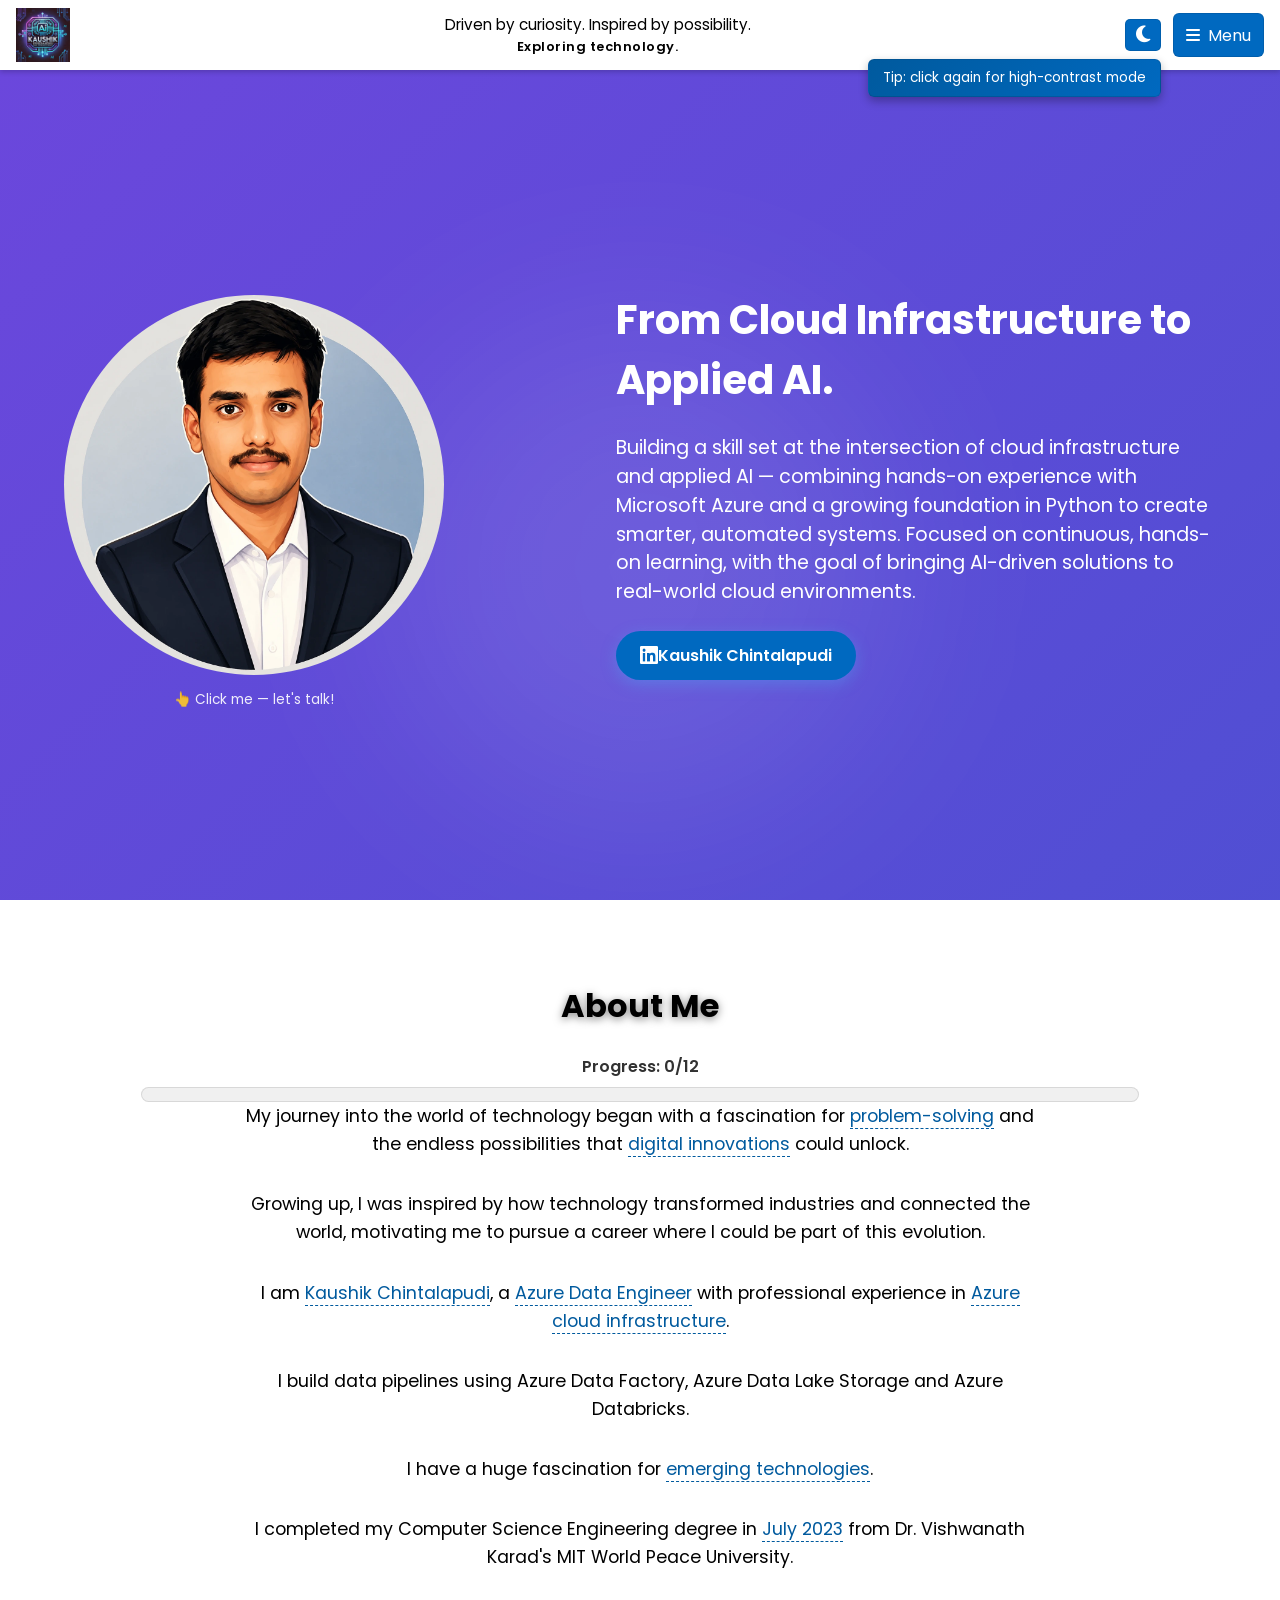
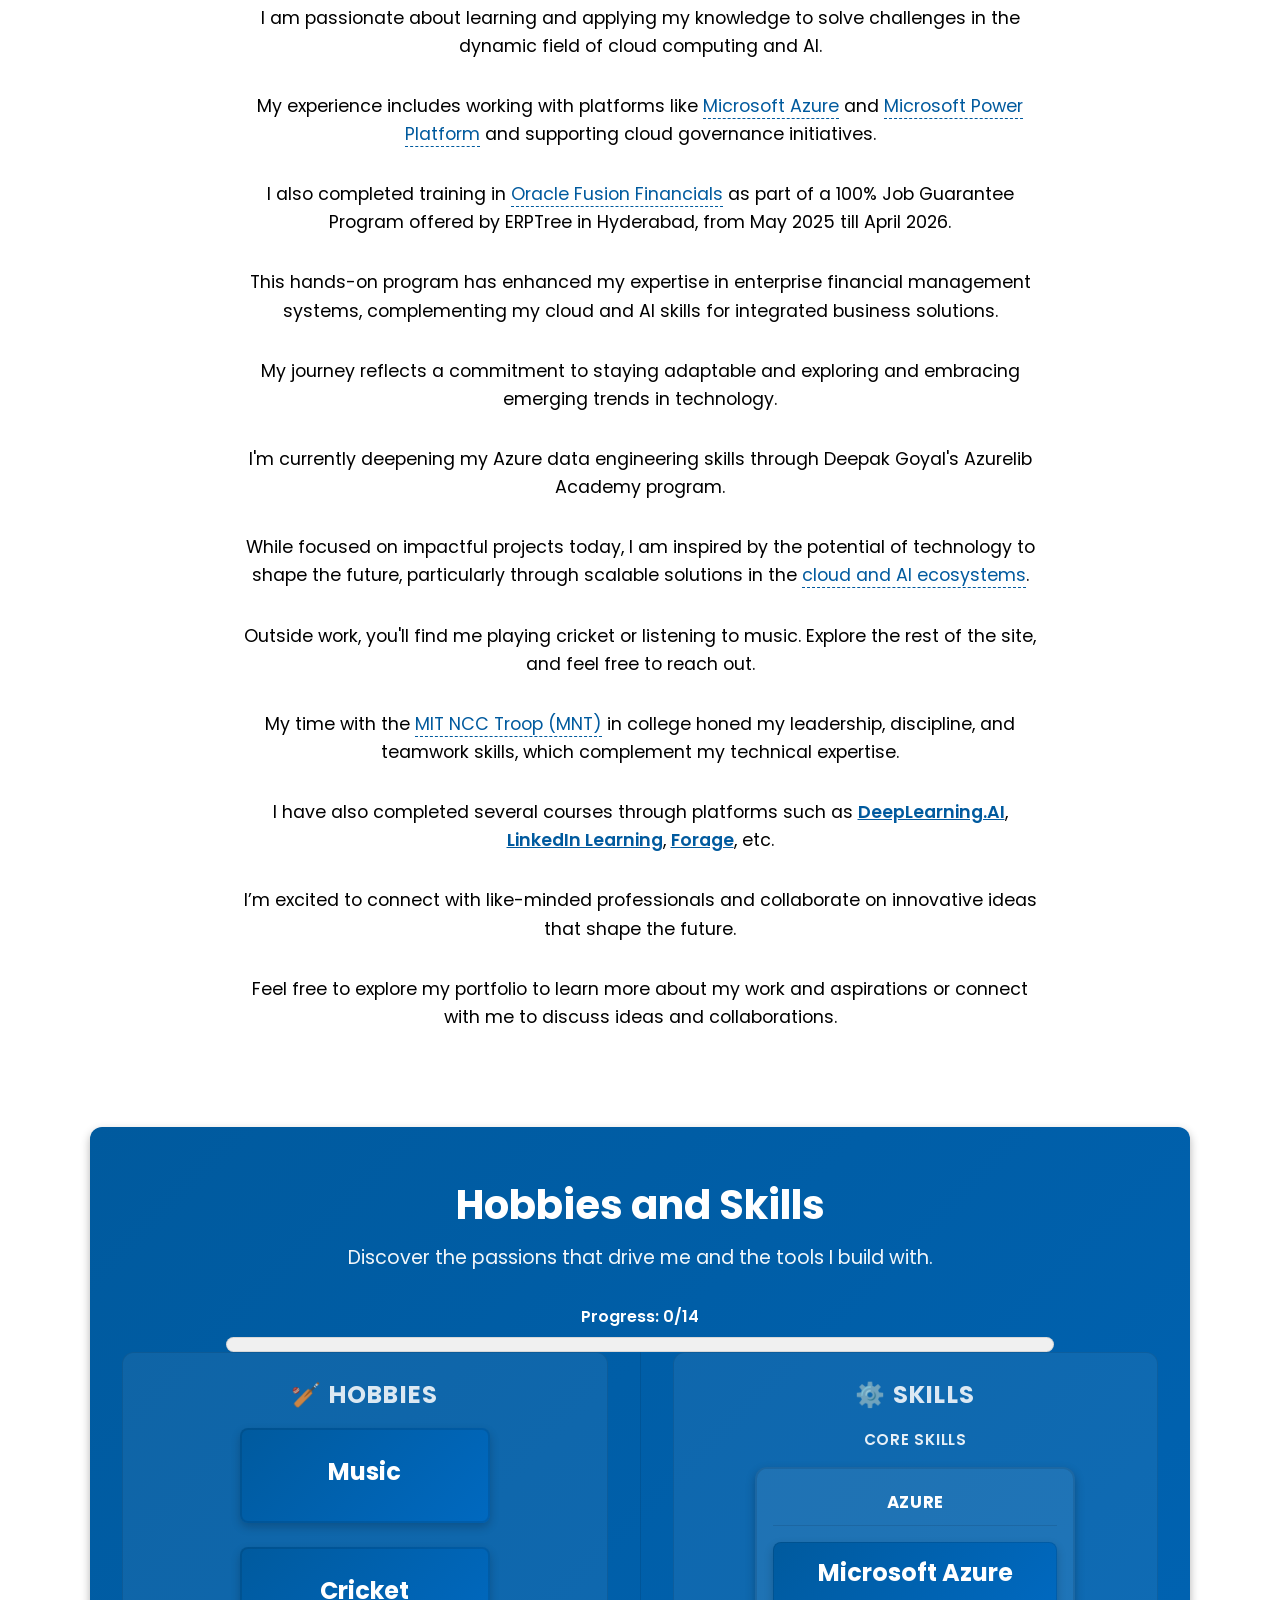
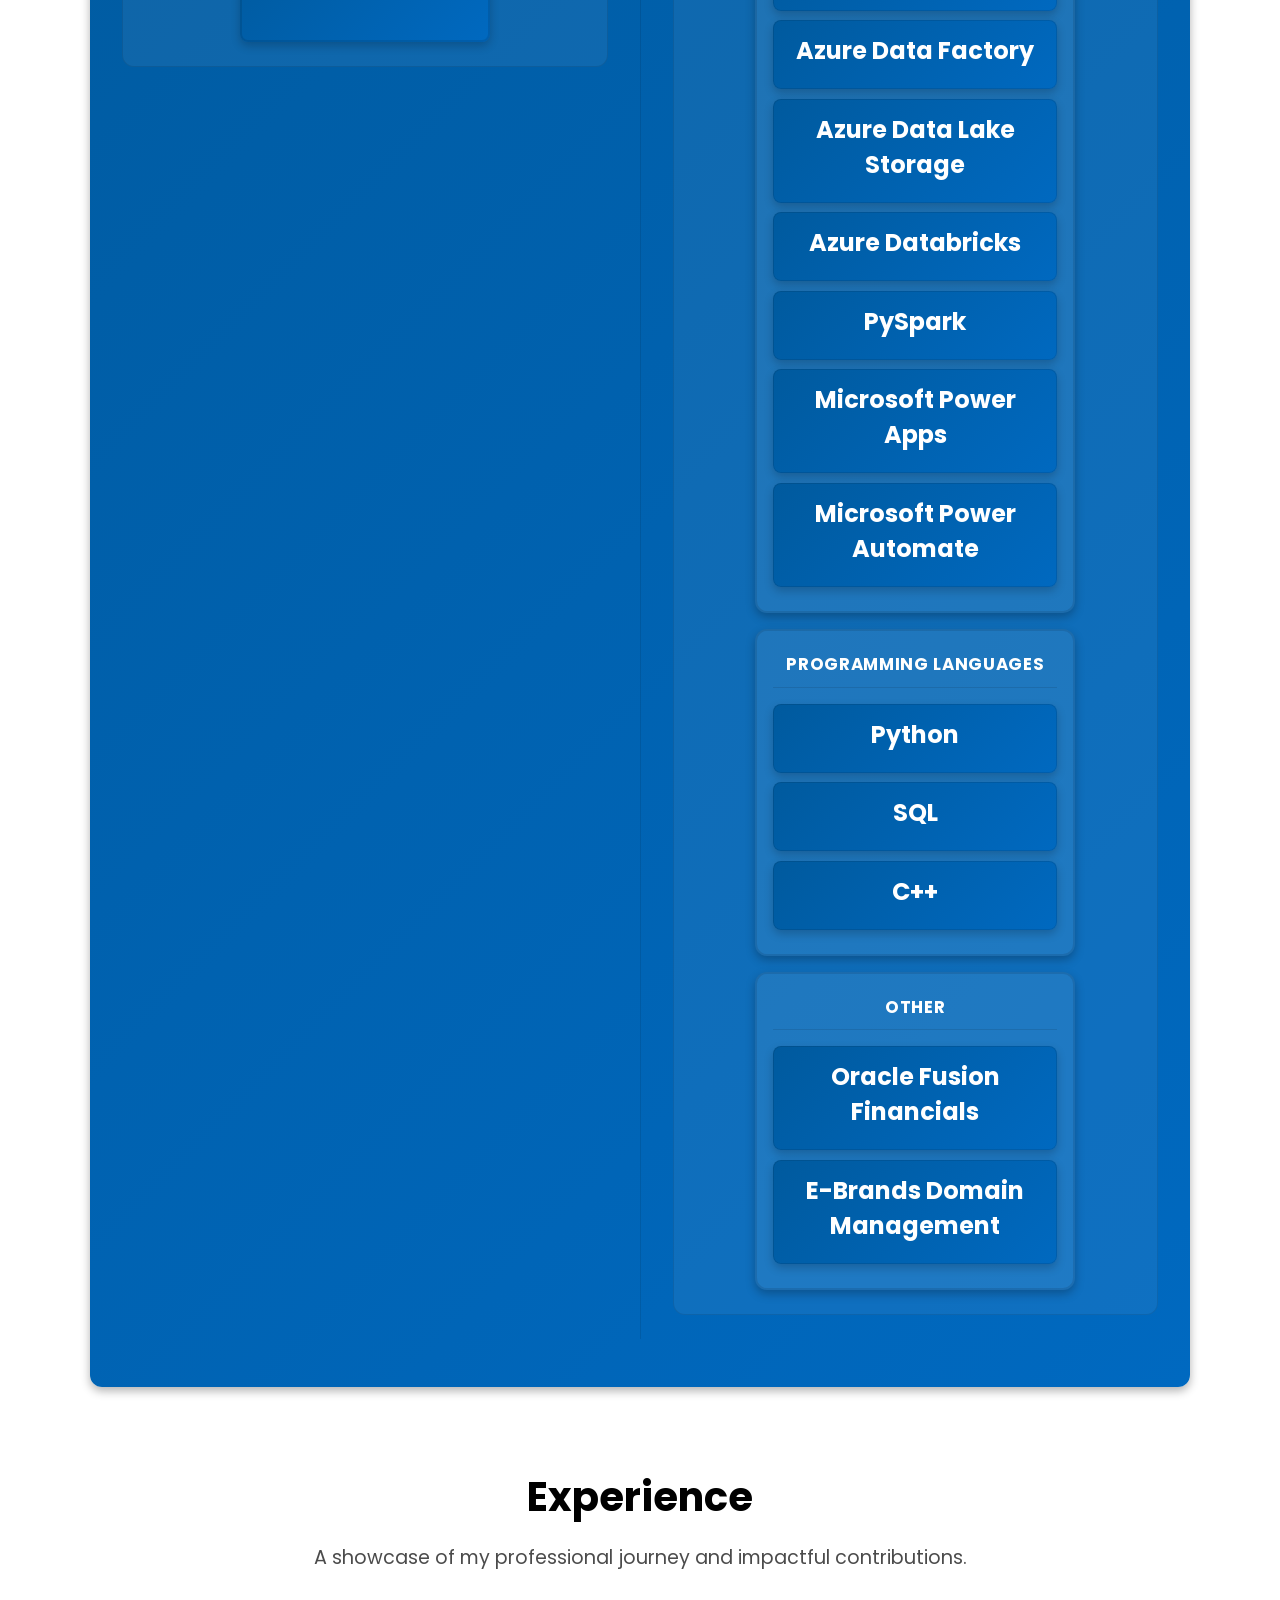
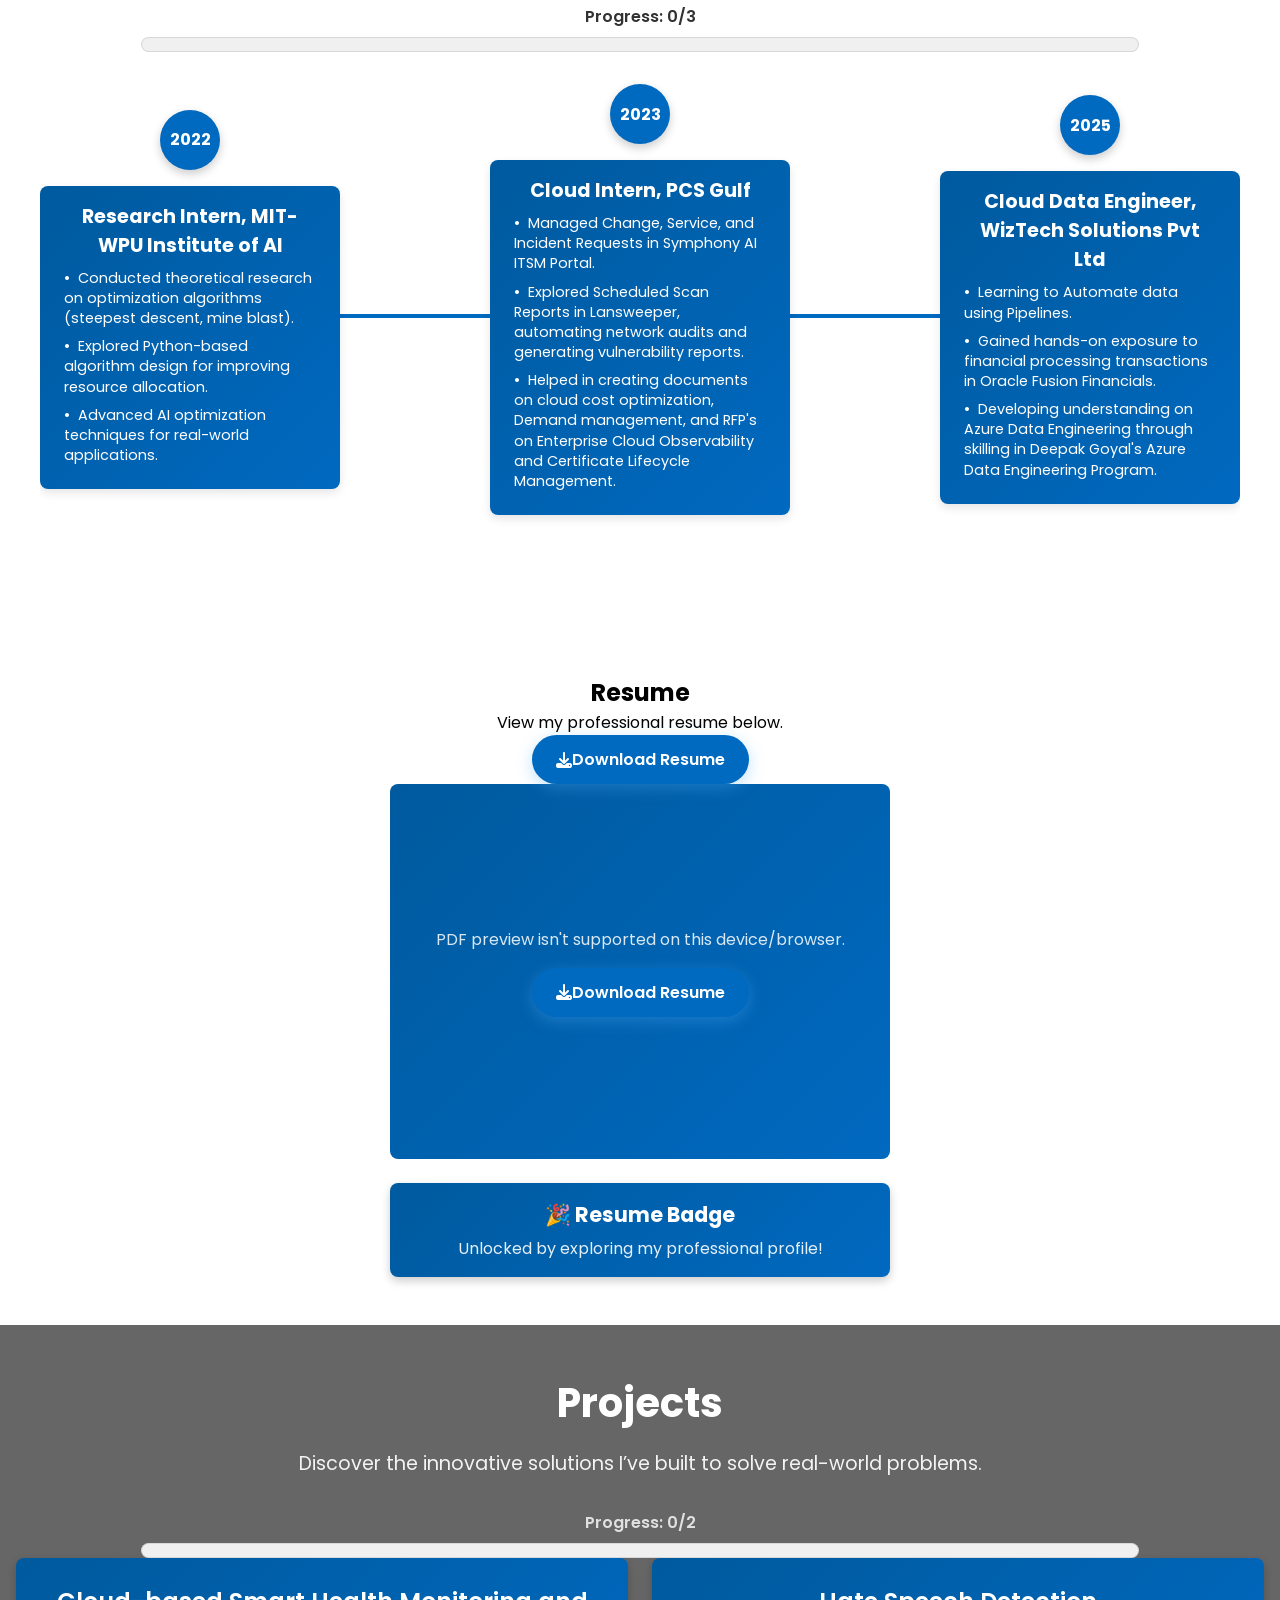
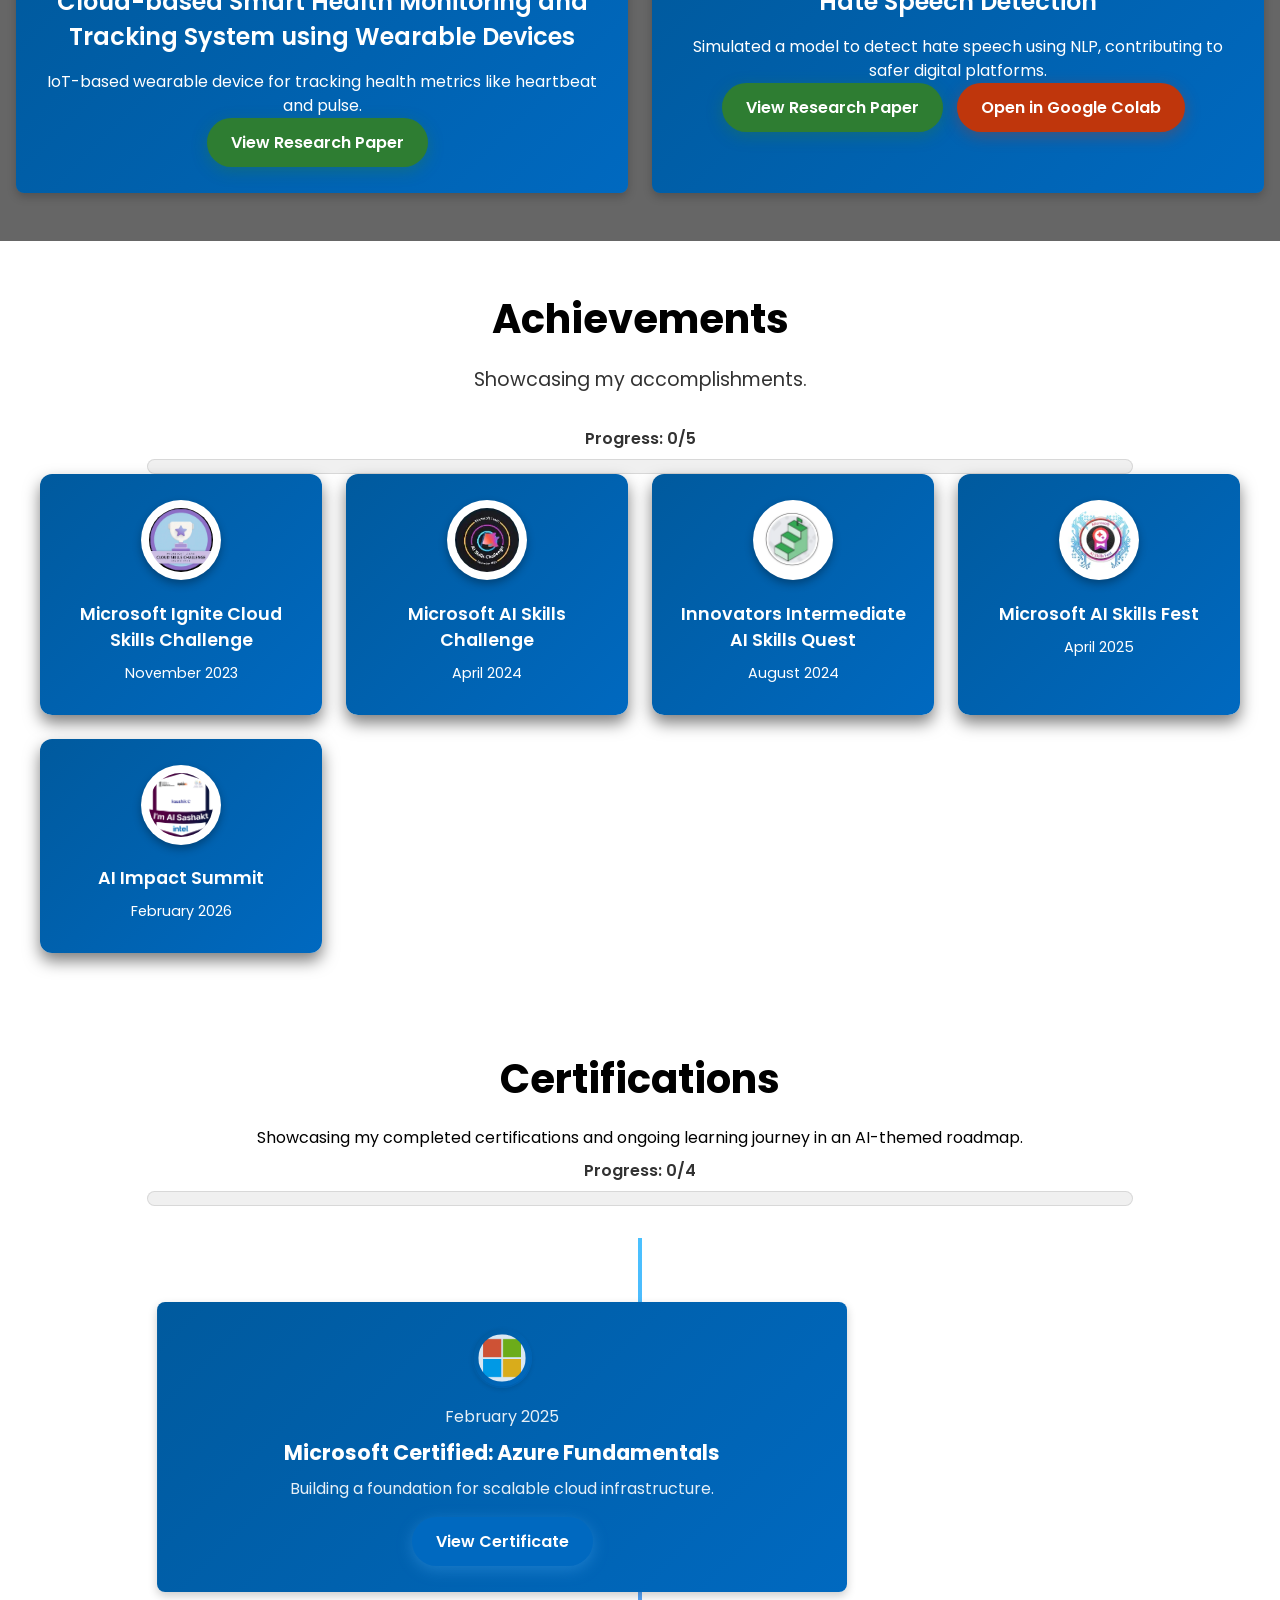
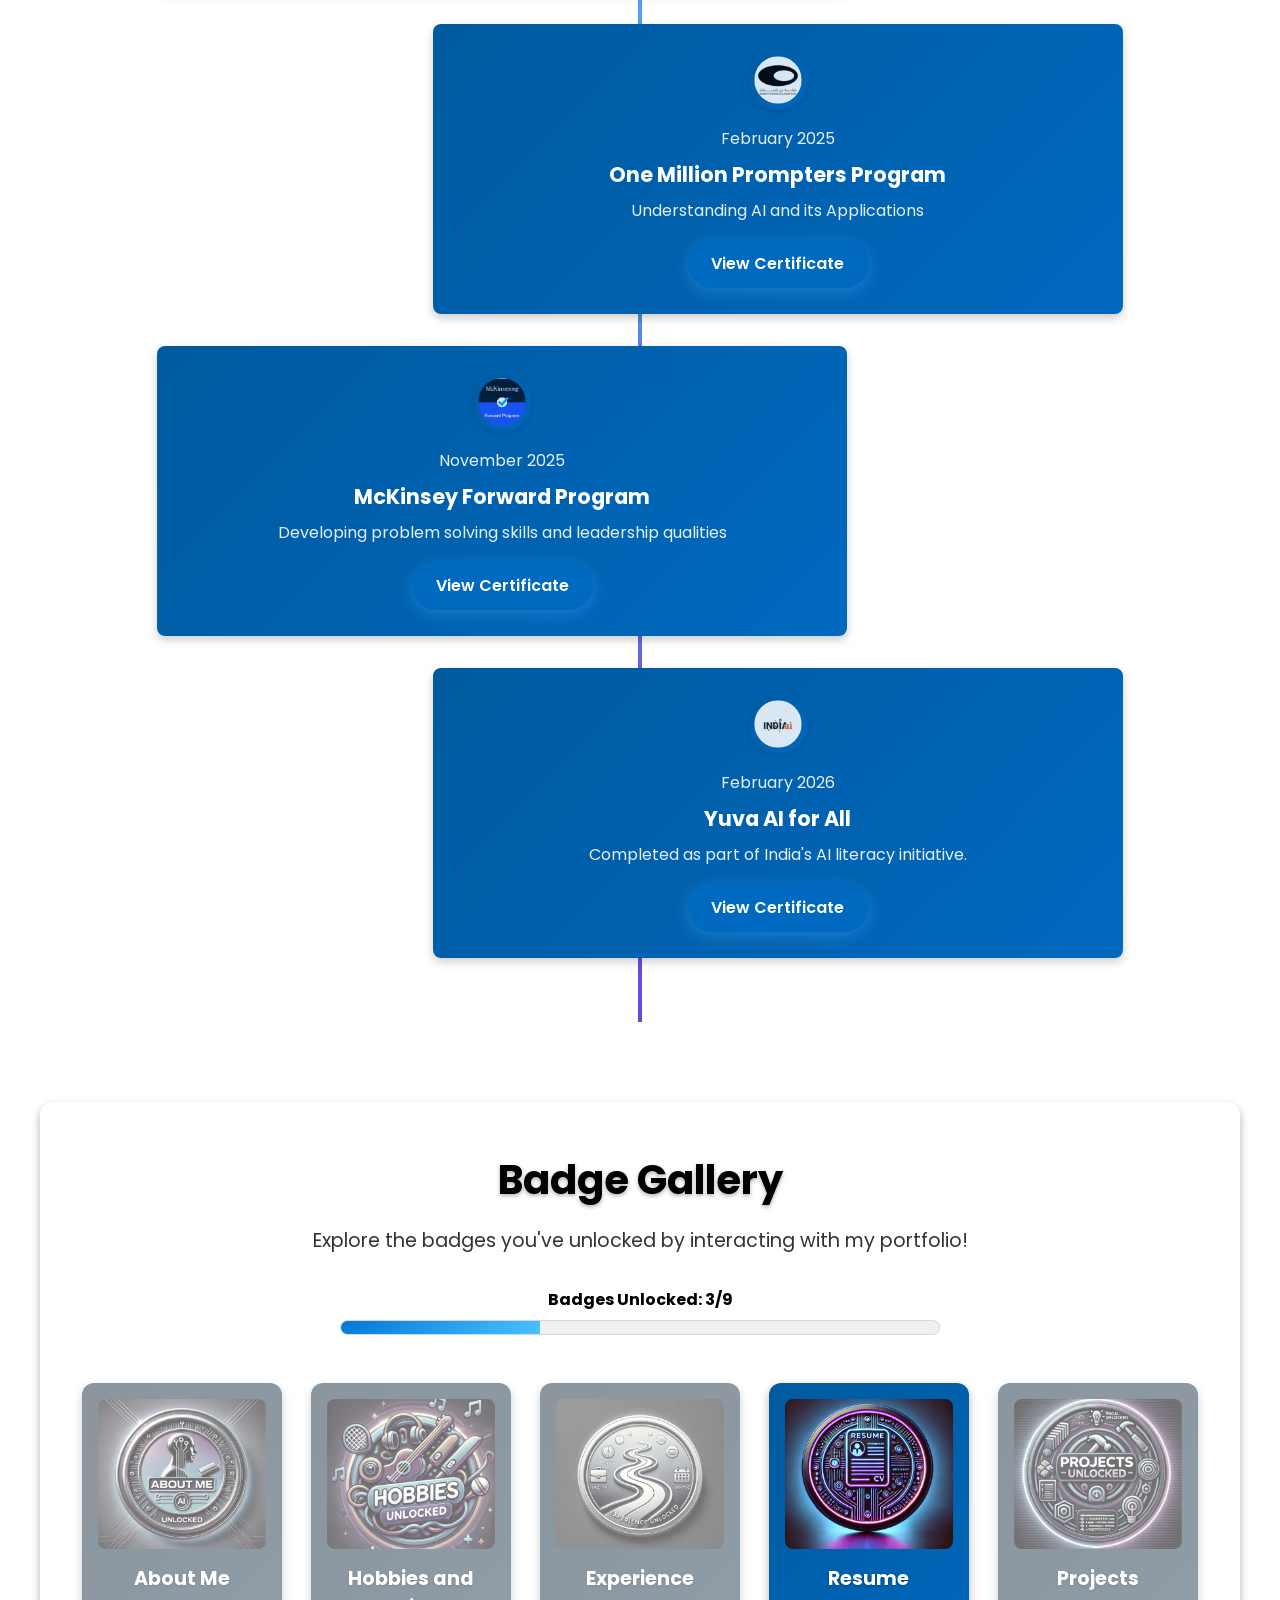
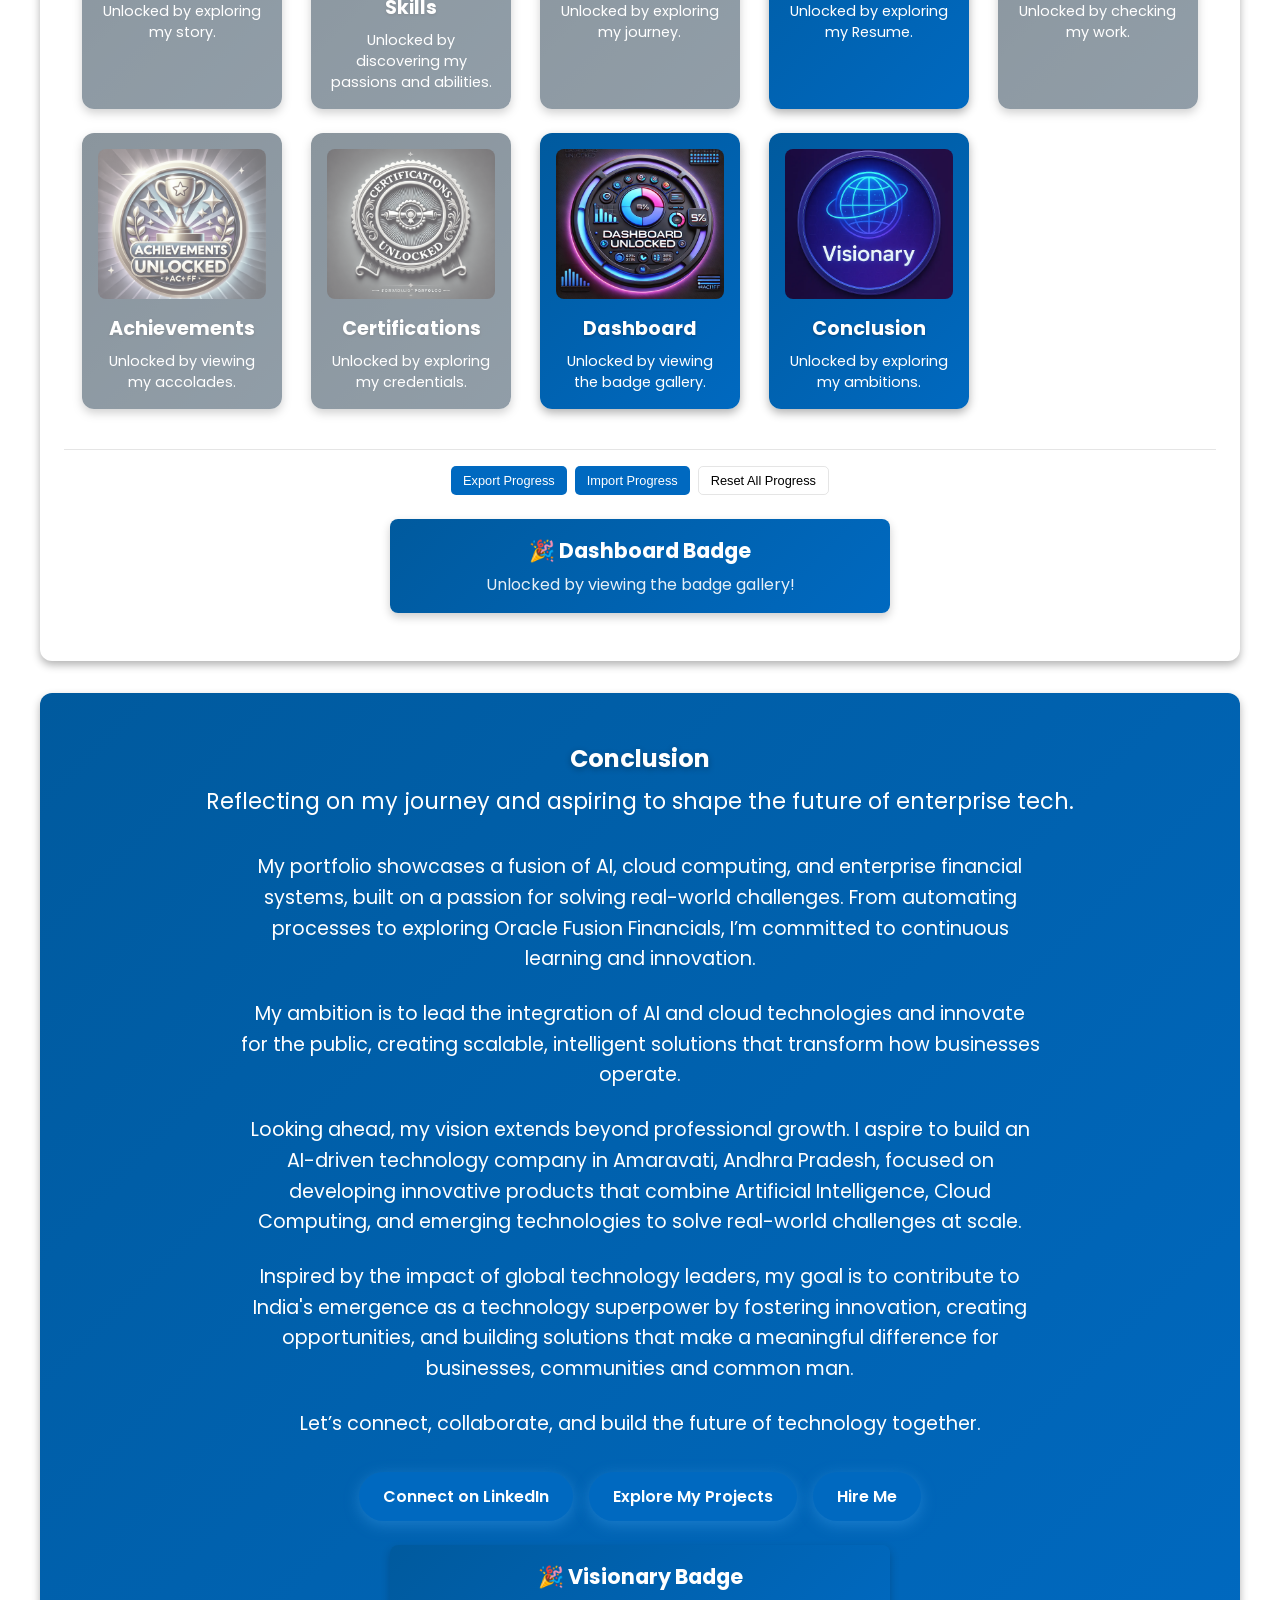
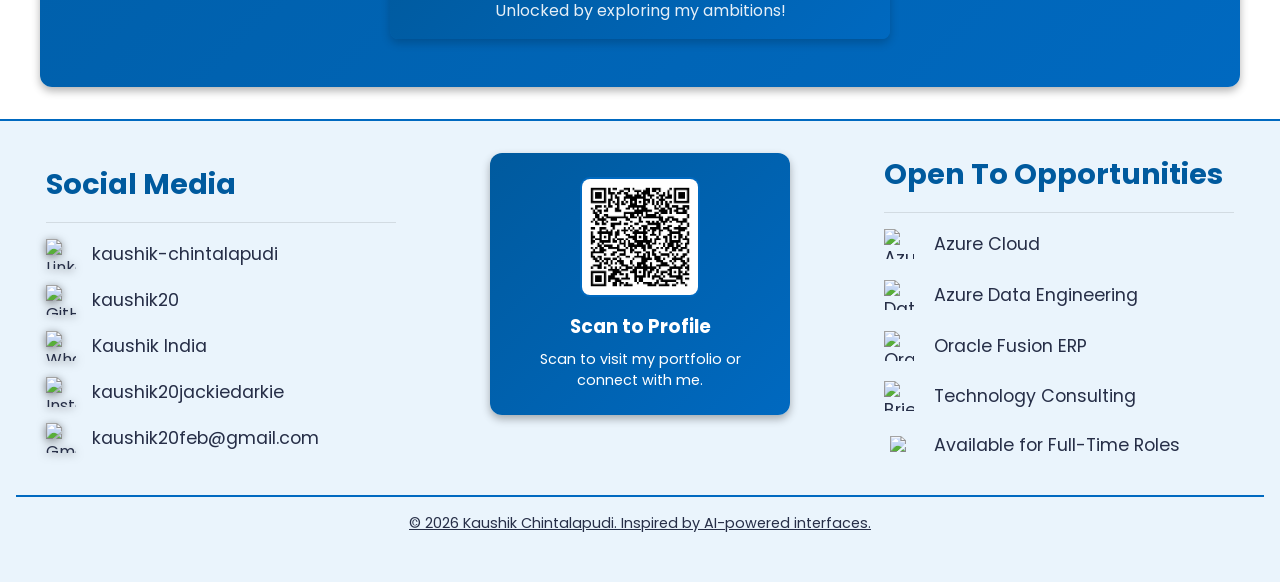
==== index.html @ 171cc29e "Refine data pipeline description in index.html Updated the description of data pipeline building exp" ====
<!DOCTYPE html>
<html lang="en">

<head>
   <meta charset="UTF-8">
   <script>
      (function() {
         let theme;
         try {
            const saved = localStorage.getItem("theme");
            theme = saved || (matchMedia("(prefers-color-scheme: dark)").matches ? "dark" : "light");
         } 
         catch {theme = matchMedia("(prefers-color-scheme: dark)").matches ? "dark" : "light";}
         document.documentElement.setAttribute("data-theme", theme);
      })();
   </script>
   <meta name="viewport" content="width=device-width, initial-scale=1, viewport-fit=cover">
   <meta name="description" content="Kaushik Chintalapudi, Azure Data Engineer in Hyderabad. Building data pipelines with Azure Data Factory, ADLS, Databricks, Python and SQL.">
   <meta name="keywords" content="Kaushik Chintalapudi, Azure Data Engineer, Cloud Data Engineer, Azure Data Factory, Azure Data Lake Storage, Databricks, PySpark, Python, SQL, Hyderabad">
   <meta name="author" content="Kaushik Chintalapudi">
   <meta name="robots" content="index, follow">
   <meta property="og:title" content="Kaushik Chintalapudi | Azure Data Engineer" />
   <meta property="og:description" content="Azure Data Engineer building data pipelines with Azure Data Factory, ADLS, Databricks, Python and SQL." />
   <meta property="og:url" content="https://kaushik20.github.io/kaushik_chintalapudi.20.github.io/" />
   <meta property="og:type" content="website" />
   <meta property="og:image" content="https://kaushik20.github.io/kaushik_chintalapudi.20.github.io/Images/Kaushik.jpg" />
   <meta property="og:image:type" content="image/jpeg" />
   <meta property="og:image" content="https://kaushik20.github.io/kaushik_chintalapudi.20.github.io/Images/Kaushik.webp" />
   <meta property="og:image:type" content="image/webp" />
   <meta property="og:image:width" content="1254" />
   <meta property="og:image:height" content="1254" />
   <meta property="og:image:alt" content="Portrait of Kaushik Chintalapudi" />
   <meta name="twitter:card" content="summary_large_image" />
   <title>Kaushik Chintalapudi | Azure Data Engineer</title>
   <link rel="canonical" href="https://kaushik20.github.io/kaushik_chintalapudi.20.github.io/" />
   <link rel="icon" type="image/webp" href="Images/dall_e_Favicon_Logo.webp">
   <link rel="icon" type="image/png" href="Images/dall_e_Favicon_Logo.png">
   <link rel="preconnect" href="https://fonts.googleapis.com">
   <link rel="preconnect" href="https://fonts.gstatic.com" crossorigin>
   <link href="https://fonts.googleapis.com/css2?family=Poppins:wght@300;400;500;600;700&display=swap" rel="stylesheet">
   <link rel="stylesheet" href="https://cdnjs.cloudflare.com/ajax/libs/font-awesome/6.5.1/css/all.min.css" crossorigin="anonymous" referrerpolicy="no-referrer">
   <script type="application/ld+json">
   { 
      "@context": "https://schema.org",
      "@type": "Person",
      "name": "Kaushik Chintalapudi",
      "url": "https://kaushik20.github.io/kaushik_chintalapudi.20.github.io/",
      "image": "https://kaushik20.github.io/kaushik_chintalapudi.20.github.io/Images/Kaushik.jpg",
      "jobTitle": "Cloud Data Engineer",
      "description": "Azure Data Engineer with Oracle Fusion Financials experience.",
      "email": "kaushik20feb@gmail.com",
      "sameAs": ["https://www.linkedin.com/in/kaushik-chintalapudi-6b737a1a8", "https://github.com/kaushik20", "https://instagram.com/kaushik20jackiedarkie"],
      "knowsAbout": ["Microsoft Azure", "Oracle Fusion Financials", "Python", "SQL", "C++", "Cloud Computing", "AI Fundamentals", "Power Platform", "Azure Data Factory", "Azure Data Lake Storage"],
      "hasCredential": [
         {
            "@type": "EducationalOccupationalCredential",
            "name": "Microsoft Certified: Azure Fundamentals",
            "credentialCategory": "certification",
            "dateCreated": "2025-02",
            "url": "https://learn.microsoft.com/api/credentials/share/en-us/kaushikchintalapudi-1807/7E730F44AF3AE0FA?sharingId=138C462CEE7F1ECA"
         },
         {
            "@type": "EducationalOccupationalCredential",
            "name": "One Million Prompters Program",
            "credentialCategory": "certificate",
            "dateCreated": "2025-02"
         },
         {
            "@type": "EducationalOccupationalCredential",
            "name": "McKinsey Forward Program",
            "credentialCategory": "certificate",
            "dateCreated": "2025-11",
            "url": "https://www.credly.com/badges/50dc3f02-b5d0-4495-95d7-37d12ed627f5/public_url"
         },
         {
            "@type": "EducationalOccupationalCredential",
            "name": "Yuva AI for All",
            "credentialCategory": "certificate",
            "dateCreated": "2026-02"
         }
      ],
      "alumniOf": {"@type": "CollegeOrUniversity", "name": "MIT World Peace University"}
   }
   </script>
   <script type="application/ld+json">
      {
      "@context":"https://schema.org",
      "@type":"WebSite",
      "name":"Kaushik Chintalapudi Portfolio",
      "url":"https://kaushik20.github.io/kaushik_chintalapudi.20.github.io/",
      "description":"Portfolio of Kaushik Chintalapudi showcasing Azure Cloud, AI, Oracle Fusion Financials and technology projects."
      }
   </script>
   <link rel="stylesheet" href="style.css">
</head>

<body>
   <a href="#main-content" class="skip-link">Skip to content</a>
   <header>
      <div class="logo">
         <a href="#hero" aria-label="Navigate to hero section for the introduction">
            <img src="Images/dall_e_Favicon_Logo.webp" alt="Kaushik Chintalapudi Logo with gradient colors" class="header-logo">
         </a>
      </div>
      <p class="header-tagline">
         Driven by curiosity. Inspired by possibility. <span>Exploring technology.</span>
      </p>
      <nav id="main-navigation" class="nav-links" aria-label="Main navigation">
         <a href="#about" class="nav-item" aria-label="Navigate to About section">About</a>
         <a href="#hobbies_skills" class="nav-item" aria-label="Navigate to hobbies and skills section">Hobbies and Skills </a>
         <a href="#experience" class="nav-item" aria-label="Navigate to Experience section">Experience</a>
         <a href="#resume" class="nav-item" aria-label="Navigate to Resume Viewer section">Resume</a>
         <a href="#projects" class="nav-item" aria-label="Navigate to Projects section">Projects</a>
         <a href="#achievements-leaderboard" class="nav-item" aria-label="Navigate to Achievements section">Achievements</a>
         <a href="#certifications" class="nav-item" aria-label="Navigate to Certifications section">Certifications</a>
         <a href="#dashboard" class="nav-item" aria-label="Navigate to Badge Gallery section">Badge Gallery</a>
         <a href="#conclusion" class="nav-item" aria-label="Navigate to Conclusion section">Conclusion</a>
      </nav>
      <button id="darkModeToggle" class="dark-mode-btn" aria-label="Switch to dark theme">
         <i id="themeIcon" class="fas fa-moon" aria-hidden="true"></i>
      </button>
      <button id="navToggle" class="nav-toggle" type="button" aria-controls="main-navigation" aria-expanded="false" aria-label="Open navigation menu">
         <i class="fas fa-bars" aria-hidden="true"></i>
         <span>Menu</span>
      </button>
   </header>
   <main id="main-content" tabindex="-1">
      <section id="hero">
         <div class="hero-inner">
            <div class="hero-avatar">
               <div id="talking-avatar" class="talking-avatar" role="button" tabindex="0" aria-label="Click me — let's talk! Hear Kaushik's introduction">
                  <img src="Images/Kaushik.webp" alt="Kaushik Chintalapudi" id="kaushik-avatar">
                  <div id="avatar-speech" class="avatar-speech">
                     <span id="avatar-speech-text"></span>
                     <span id="avatar-speech-announcer" class="visually-hidden" aria-live="polite"></span>
                  </div>
                  <div class="avatar-talk-hint">
                     👆 Click me — let's talk!
                  </div>
               </div>
            </div>
            <div class="hero-content">
               <h1>From Cloud Infrastructure to Applied AI.</h1>
               <p>
                  Building a skill set at the intersection of cloud infrastructure and applied AI — combining hands-on experience with Microsoft Azure and a growing foundation in Python to create smarter, automated systems. 
                  Focused on continuous, hands-on learning, with the goal of bringing AI-driven solutions to real-world cloud environments.
               </p>
               <a href="https://www.linkedin.com/in/kaushik-chintalapudi-6b737a1a8" target="_blank" rel="noopener noreferrer" class="hero-linkedin-link" aria-label="Kaushik Chintalapudi on LinkedIn">
                  <i class="fab fa-linkedin" aria-hidden="true"></i>
                  <span>Kaushik Chintalapudi</span>
               </a>
            </div>
         </div>
      </section>

      <section id="about" class="section" aria-labelledby="about-heading">
         <h2 id="about-heading">About Me</h2>
         <p>My journey into the world of technology began with a fascination for <span class="keyword" data-id="about-problem-solving" data-tooltip="The art of finding innovative solutions" data-action="highlight" tabindex="0" role="button">problem-solving</span> and the endless possibilities that <span class="keyword" data-id="about-digital-innovations" data-tooltip="Breakthroughs in technology that drive progress" data-action="open-modal" tabindex="0" role="button">digital innovations</span> could unlock.</p> 
         <p>Growing up, I was inspired by how technology transformed industries and connected the world, motivating me to pursue a career where I could be part of this evolution.</p>
         <p>I am <span class="keyword" data-id="about-kaushik-name" data-tooltip="Your host! Kaushik Chintalapudi" data-action="open-modal" tabindex="0" role="button">Kaushik Chintalapudi</span>, a <span class="keyword" data-id="about-cloud-engineer" data-tooltip="Works with data pipelines and storage on Microsoft Azure" data-action="highlight" tabindex="0" role="button">Azure Data Engineer</span> with professional experience in <span class="keyword" data-id="about-cloud-infrastructure" data-tooltip="The backbone of digital services" data-action="open-modal" tabindex="0" role="button">Azure cloud infrastructure</span>.</p> 
         <p>I build data pipelines using Azure Data Factory, Azure Data Lake Storage and Azure Databricks.</p> 
         <p>I have a huge fascination for <span class="keyword" data-id="about-emerging-technologies" data-tooltip="Innovations like AI, blockchain, and IoT" data-action="scroll-to" data-target="hobbies_skills" tabindex="0" role="button">emerging technologies</span>.</p> 
         <p>I completed my Computer Science Engineering degree in <span class="keyword" data-id="about-july-2023" data-tooltip="The milestone in July 2023" data-action="open-modal" tabindex="0" role="button">July 2023</span> from Dr. Vishwanath Karad's MIT World Peace University.</p> 
         <p>I am passionate about learning and applying my knowledge to solve challenges in the dynamic field of cloud computing and AI.</p>
         <p>My experience includes working with platforms like <span class="keyword" data-id="about-microsoft-azure" data-tooltip="Microsoft’s cloud computing platform" data-action="highlight" tabindex="0" role="button">Microsoft Azure</span> and <span class="keyword" data-id="about-power-platform" data-tooltip="Tools for low-code app development" data-action="open-modal" tabindex="0" role="button">Microsoft Power Platform</span> and supporting cloud governance initiatives.</p>
         <p>I also completed training in <span class="keyword" data-id="about-oracle-fusion" data-tooltip="Oracle Fusion ERP" data-action="highlight" tabindex="0" role="button">Oracle Fusion Financials</span> as part of a 100% Job Guarantee Program offered by ERPTree in Hyderabad, from May 2025 till April 2026.</p>
         <p>This hands-on program has enhanced my expertise in enterprise financial management systems, complementing my cloud and AI skills for integrated business solutions.</p>
         <p>My journey reflects a commitment to staying adaptable and exploring and embracing emerging trends in technology.</p>
         <p>I'm currently deepening my Azure data engineering skills through Deepak Goyal's Azurelib Academy program.</p>
         <p>While focused on impactful projects today, I am inspired by the potential of technology to shape the future, particularly through scalable solutions in the <span class="keyword" data-id="about-cloud-ai-ecosystems" data-tooltip="Cloud and AI environments driving innovation" data-action="scroll-to" data-target="projects" tabindex="0" role="button">cloud and AI ecosystems</span>.</p>
         <p>Outside work, you'll find me playing cricket or listening to music. Explore the rest of the site, and feel free to reach out.</p>
         <p>My time with the <span class="keyword" data-id="about-mit-ncc" data-tooltip="MIT National Cadet Corps" data-action="highlight" tabindex="0" role="button">MIT NCC Troop (MNT)</span> in college honed my leadership, discipline, and teamwork skills, which complement my technical expertise.</p>
         <p>I have also completed several courses through platforms such as <a href="https://learn.deeplearning.ai/my/learnings/learning-highlights/2024/01JDKS6ZBJXH3G1R1J89PRBP4Z?usp=sharing" target="_blank" rel="noopener noreferrer" data-action="highlight" class="course-link">DeepLearning.AI</a>, <a href="https://www.linkedin.com/in/kaushik-chintalapudi-6b737a1a8" target="_blank" rel="noopener noreferrer" data-action="highlight" class="course-link">LinkedIn Learning</a>, <a href="https://www.theforage.com/simulations?qfilter=completed" target="_blank" rel="noopener noreferrer" data-action="highlight" class="course-link">Forage</a>, etc.</p> 
         <p>I’m excited to connect with like-minded professionals and collaborate on innovative ideas that shape the future.</p>
         <p>Feel free to explore my portfolio to learn more about my work and aspirations or connect with me to discuss ideas and collaborations.</p>
         <div id="badge-container-about" class="badge-container" data-badge-name="About Me Badge">
            <div class="badge-content">
               <h3 class="badge-title">🎉 Congratulations!</h3>
               <p class="badge-message">You've unlocked the <strong>About Me Badge</strong>!</p>
            </div>
         </div>
      </section>

      <section id="hobbies_skills" class="section hobbies_skills" aria-labelledby="hobbies_skills-heading">
         <h2 id="hobbies_skills-heading">Hobbies and Skills</h2>
         <p class="section-subtitle">Discover the passions that drive me and the tools I build with.</p>
         <div class="hobbies_skills-container hs-main-row">
            <div class="hs-group">
               <h3 class="hs-group-title">🏏 Hobbies</h3>
               <div class="hobbies_skills-container">
                  <div class="hobbies_skills-item" data-id="hobby-music" tabindex="0"><span class="item-title">Music</span></div>
                  <div class="hobbies_skills-item" data-id="hobby-cricket" tabindex="0"><span class="item-title">Cricket</span></div>
               </div>
            </div>
            <div class="hs-divider"></div>
            <div class="hs-group">
               <h3 class="hs-group-title">⚙️ Skills</h3>
               <div class="skills-subgroup">
                  <h4 class="skills-subgroup-title">Core Skills</h4>
                  <div class="skill-boxes">
                     <div class="skill-box" data-id="skillbox-azure">
                        <h5 class="skill-box-title">Azure</h5>
                        <div class="hobbies_skills-container">
                           <div class="hobbies_skills-item" data-id="skill-azure" tabindex="0">
                              <span class="item-title">Microsoft Azure</span>
                           </div>
                           <div class="hobbies_skills-item" data-id="skill-adf" tabindex="0">
                              <span class="item-title">Azure Data Factory</span>
                           </div>
                           <div class="hobbies_skills-item" data-id="skill-adls" tabindex="0">
                              <span class="item-title">Azure Data Lake Storage</span>
                           </div>
                           <div class="hobbies_skills-item" data-id="skill-databricks" tabindex="0">
                              <span class="item-title">Azure Databricks</span>
                           </div>
                           <div class="hobbies_skills-item" data-id="skill-pyspark" tabindex="0">
                              <span class="item-title">PySpark</span>
                           </div>
                           <div class="hobbies_skills-item" data-id="skill-power-apps" tabindex="0">
                              <span class="item-title">Microsoft Power Apps</span>
                           </div>
                           <div class="hobbies_skills-item" data-id="skill-power-automate" tabindex="0">
                              <span class="item-title">Microsoft Power Automate</span>
                           </div>
                        </div>
                     </div>
                     <div class="skill-box" data-id="skillbox-programming">
                        <h5 class="skill-box-title">Programming Languages</h5>
                        <div class="hobbies_skills-container">
                           <div class="hobbies_skills-item" data-id="skill-python" tabindex="0">
                              <span class="item-title">Python</span>
                           </div>
                           <div class="hobbies_skills-item" data-id="skill-SQL" tabindex="0">
                              <span class="item-title">SQL</span>
                           </div>
                           <div class="hobbies_skills-item" data-id="skill-C++" tabindex="0">
                              <span class="item-title">C++</span>
                           </div>
                        </div>
                     </div>
                     <div class="skill-box" data-id="skillbox-oracle-fusion">
                        <h5 class="skill-box-title">Other</h5>
                        <div class="hobbies_skills-container">
                           <div class="hobbies_skills-item" data-id="skill-oracle-fusion" tabindex="0">
                              <span class="item-title">Oracle Fusion Financials</span>
                           </div>
                           <div class="hobbies_skills-item" data-id="skill-e-brands-domain-management" tabindex="0">
                              <span class="item-title">E-Brands Domain Management</span>
                           </div>
                        </div>
                     </div>
                  </div>
               </div>
            </div>
         </div>
         <div id="badge-container-hobbies_skills" class="badge-container" data-badge-name="Hobbies and Skills Badge">
            <div class="badge-content">
               <h3 class="badge-title">🎉 Congratulations!</h3>
               <p class="badge-message">You've unlocked the <strong>Hobbies and Skills Badge</strong>!</p>
            </div>
         </div>
      </section>

      <section id="experience" class="section" aria-labelledby="experience-heading">
         <h2 id="experience-heading">Experience</h2>
         <p class="section-subtitle">A showcase of my professional journey and impactful contributions.</p>
         <div class="timeline-container">
            <div class="timeline-item" tabindex="0" role="group" data-id="exp-mitwpu-research-intern" aria-label="Timeline entry: Research Intern, MIT-WPU Institute of AI">
               <div class="timeline-point">
                  <span class="timeline-date">2022</span>
               </div>
               <div class="timeline-content">
                  <h3>Research Intern, MIT-WPU Institute of AI</h3>
                  <ul>
                     <li>Conducted theoretical research on optimization algorithms (steepest descent, mine blast).</li>
                     <li>Explored Python-based algorithm design for improving resource allocation.</li>
                     <li>Advanced AI optimization techniques for real-world applications.</li>
                  </ul>
               </div>
            </div>
            <div class="timeline-item" tabindex="0" role="group" data-id="exp-pcs-gulf-cloud-intern" aria-label="Timeline entry: Cloud Intern, PCS Gulf">
               <div class="timeline-point">
                  <span class="timeline-date">2023</span>
               </div>
               <div class="timeline-content">
                  <h3>Cloud Intern, PCS Gulf</h3>
                  <ul>
                     <li>Managed Change, Service, and Incident Requests in Symphony AI ITSM Portal.</li>
                     <li>Explored Scheduled Scan Reports in Lansweeper, automating network audits and generating vulnerability reports.</li>
                     <li>Helped in creating documents on cloud cost optimization, Demand management, and RFP's on Enterprise Cloud Observability and Certificate Lifecycle Management.</li>
                  </ul>
               </div>
            </div>
            <div class="timeline-item" tabindex="0" role="group" data-id="exp-wiztech-cloud-engineer" aria-label="Timeline entry: Cloud Data Engineer, WizTech Solutions">
               <div class="timeline-point">
                  <span class="timeline-date">2025</span>
               </div>
               <div class="timeline-content">
                  <h3>Cloud Data Engineer, WizTech Solutions Pvt Ltd</h3>
                  <ul>
                     <li>Learning to Automate data using Pipelines.</li>
                     <li>Gained hands-on exposure to financial processing transactions in Oracle Fusion Financials.</li>
                     <li>Developing understanding on Azure Data Engineering through skilling in Deepak Goyal's Azure Data Engineering Program.</li>
                  </ul>
               </div>
            </div>
         </div>
         <div id="badge-container-experience" class="badge-container" data-badge-name="Experience Badge">
            <div class="badge-content">
               <h3 class="badge-title">🎉 Congratulations!</h3>
               <p class="badge-message">You've unlocked the <strong>Experience Badge</strong>!</p>
            </div>
         </div>
      </section>
      
      <section id="resume" class="section resume-viewer" aria-labelledby="resume-heading">
         <h2 id="resume-heading">Resume</h2>
         <p class="section-subtitle">View my professional resume below.</p>
         <a href="PDF/Kaushik_Chintalapudi_Resume.pdf" download class="resume-download-btn">
            <i class="fas fa-download" aria-hidden="true"></i> Download Resume
         </a>
         <iframe src="PDF/Kaushik_Chintalapudi_Resume.pdf" title="Kaushik Chintalapudi's Resume" loading="lazy">
            Your browser can't display this PDF inline. <a href="PDF/Kaushik_Chintalapudi_Resume.pdf">Download the resume instead</a>.
         </iframe>
         <div id="badge-container-resume" class="badge-container" data-badge-name="Resume Badge">
            <div class="badge-content">
               <h3 class="badge-title">🎉 Resume Badge</h3>
               <p class="badge-message">Unlocked by exploring my professional profile!</p>
            </div>
         </div>
      </section>

      <section id="projects" class="section projects" aria-labelledby="projects-heading">
         <h2 id="projects-heading">Projects</h2>
         <p class="section-subtitle">Discover the innovative solutions I’ve built to solve real-world problems.</p>
         <div class="project-grid">
            <div class="project-card" data-id="proj-smart-health-monitoring">
               <h3>Cloud-based Smart Health Monitoring and Tracking System using Wearable Devices</h3>
               <p>IoT-based wearable device for tracking health metrics like heartbeat and pulse.</p>
               <a href="https://docs.google.com/document/d/15l0tuXrIx2lRRimk-Wra5ix8sHu04dyWAS4bxXZduJk/preview" target="_blank" rel="noopener noreferrer" class="project-link download-button" aria-label="View Research Paper: Smart Health Monitoring">
                  View Research Paper
               </a>
            </div>
            <div class="project-card" data-id="proj-hate-speech-detection">
               <h3>Hate Speech Detection</h3>
               <p>Simulated a model to detect hate speech using NLP, contributing to safer digital platforms.</p>
               <a href="https://drive.google.com/file/d/1R7YXwKNDpZKPzXpvLkPFZBWgjqWVMAFY/preview" target="_blank" rel="noopener noreferrer" class="project-link download-button" aria-label="View Research Paper: Hate Speech Detection">
                  View Research Paper
               </a>
               <a href="https://colab.research.google.com/drive/1X3WIDkEPd5bUH49VVZg1aWs1mxN2svEw?usp=drive_link" target="_blank" rel="noopener noreferrer" class="project-link colab-button">
                  Open in Google Colab
               </a>
            </div>
         </div>
         <div id="badge-container-projects" class="badge-container" data-badge-name="Projects Badge">
            <div class="badge-content">
               <h3 class="badge-title">🎉 Congratulations!</h3>
               <p class="badge-message">You've unlocked the <strong>Projects Badge</strong>!</p>
            </div>
         </div>
      </section>

      <section id="achievements-leaderboard" class="section" aria-labelledby="achievements-leaderboard-heading">
         <h2 id="achievements-leaderboard-heading">Achievements</h2>
         <p class="section-subtitle">Showcasing my accomplishments.</p>
         <div class="achievements-leaderboard-container">
            <div class="achievements-leaderboard-item" data-id="ach-cloud-skills-challenge" tabindex="0">
               <img src="Images/Cloud_Skills_Challenge_Microsoft.webp" alt="Cloud Skills Challenge" class="leaderboard-image">
               <span>Microsoft Ignite Cloud Skills Challenge</span>
               <span>November 2023</span>
            </div>
            <div class="achievements-leaderboard-item" data-id="ach-ai-skills-challenge" tabindex="0">
               <img src="Images/Microsoft_AI_Skills_Challenge.webp" alt="AI Skills Challenge" class="leaderboard-image">
               <span>Microsoft AI Skills Challenge</span>
               <span>April 2024</span>
            </div>
            <div class="achievements-leaderboard-item" data-id="ach-innovators-ai-quest" tabindex="0">
               <img src="Images/Innovators_Intermediate_AI_Skills_Quest.webp" alt="Innovators Intermediate AI Skills Quest badge" class="leaderboard-image">
               <span>Innovators Intermediate AI Skills Quest</span>
               <span>August 2024</span>
            </div>
            <div class="achievements-leaderboard-item" data-id="ach-ai-skills-fest" tabindex="0">
               <img src="Images/AI_Skills_Fest_Microsoft.webp" alt="AI Skills Fest" class="leaderboard-image">
               <span>Microsoft AI Skills Fest</span>
               <span>April 2025</span>
            </div>
            <div class="achievements-leaderboard-item" data-id="ach-ai-impact-summit" tabindex="0">
               <img src="Images/AI_Impact_Summit.webp" alt="AI Impact Summit" class="leaderboard-image">
               <span>AI Impact Summit</span>
               <span>February 2026</span>
            </div> 
         </div>
         <div id="badge-container-achievements" class="badge-container" data-badge-name="Achievements Badge">
            <div class="badge-content">
               <h3 class="badge-title">🎉 Congratulations!</h3>
               <p class="badge-message">You've unlocked the <strong>Achievements Badge</strong>!</p>
            </div>
         </div>
      </section>

      <section id="certifications" class="section roadmap-section" aria-labelledby="certifications-heading">
         <h2 class="roadmap-title" id="certifications-heading">Certifications</h2>
         <p class="section-subtitle">Showcasing my completed certifications and ongoing learning journey in an AI-themed roadmap.</p>
         <div class="roadmap-container">
            <div class="roadmap">
               <div class="milestone" data-id="cert-azure-fundamentals">
                  <div class="milestone-circle">
                     <img src="Images/Microsoft.webp" alt="Microsoft Logo" class="milestone-logo">
                  </div>
                  <p class="milestone-date">February 2025</p>
                  <p class="milestone-title">Microsoft Certified: Azure Fundamentals</p>
                  <p class="milestone-description">Building a foundation for scalable cloud infrastructure.</p>
                  <a href="https://learn.microsoft.com/api/credentials/share/en-us/kaushikchintalapudi-1807/7E730F44AF3AE0FA?sharingId=138C462CEE7F1ECA" target="_blank" rel="noopener noreferrer" aria-label="View Certificate: Azure Fundamentals">View Certificate</a>
               </div>
               <div class="milestone" data-id="cert-one-million-prompters">
                  <div class="milestone-circle">
                     <img src="Images/One_Million_Prompters_Program.webp" alt="Dubai Future Foundation Logo" class="milestone-logo">
                  </div>
                  <p class="milestone-date">February 2025</p>
                  <p class="milestone-title"> One Million Prompters Program</p>
                  <p class="milestone-description">Understanding AI and its Applications</p>
                  <a href="PDF/OneMillionPromptersProgram.pdf" target="_blank" rel="noopener noreferrer" aria-label="View Certificate: One Million Prompters Program">View Certificate</a>
               </div>
               <div class="milestone" data-id="cert-mckinsey-forward">
                  <div class="milestone-circle">
                     <img src="Images/Mckinsey_Forward_Program.webp" alt="McKinsey Forward Program badge Logo" class="milestone-logo">
                  </div>
                  <p class="milestone-date">November 2025</p>
                  <p class="milestone-title"> McKinsey Forward Program</p>
                  <p class="milestone-description">Developing problem solving skills and leadership qualities</p>
                  <a href="https://www.credly.com/badges/50dc3f02-b5d0-4495-95d7-37d12ed627f5/public_url" target="_blank" rel="noopener noreferrer" aria-label="View Certificate: McKinsey Forward Program">View Certificate</a>
               </div>
               <div class="milestone" data-id="cert-yuva-ai">
                  <div class="milestone-circle">
                     <img src="Images/IndiaAI_Logo.webp" alt="YUVA AI for All - IndiaAI Mission badge" class="milestone-logo">
                  </div>
                  <p class="milestone-date">February 2026</p>
                  <p class="milestone-title"> Yuva AI for All</p>
                  <p class="milestone-description">Completed as part of India's AI literacy initiative.</p>
                  <a href="PDF/Kaushik_Chintalapudi_Yuva_AI_For_All.pdf" target="_blank" rel="noopener noreferrer" aria-label="View Certificate: Yuva AI for All">View Certificate</a>
               </div>
            </div>
         </div>
         <div id="badge-container-certifications" class="badge-container" data-badge-name="Certifications Badge">
            <div class="badge-content">
               <h3 class="badge-title">🎉 Congratulations!</h3>
               <p class="badge-message">You've unlocked the <strong>Certifications Badge</strong>!</p>
            </div>
         </div>
      </section>
      
      <section id="dashboard" class="section" aria-labelledby="dashboard-heading">
         <h2 id="dashboard-heading">Badge Gallery</h2>
         <p class="section-subtitle">Explore the badges you've unlocked by interacting with my portfolio!</p>
         <div class="badge-gallery">
            <div class="badge-card" data-badge-id="badge-container-about" aria-label="About Me Badge" role="button" tabindex="0">
               <img src="Images/dall_e_AboutMe.webp" alt="About Me Badge" loading="lazy">
               <h3>About Me</h3>
               <p>Unlocked by exploring my story.</p>
            </div>
            <div class="badge-card" data-badge-id="badge-container-hobbies_skills" aria-label="Hobbies and Skills Badge" role="button" tabindex="0">
               <img src="Images/dall_e_Hobbies.webp" alt="Hobbies and Skills Badge" loading="lazy">
               <h3>Hobbies and Skills</h3>
               <p>Unlocked by discovering my passions and abilities.</p>
            </div>
            <div class="badge-card" data-badge-id="badge-container-experience" aria-label="Experience Badge" role="button" tabindex="0">
               <img src="Images/dall_e_Experience.webp" alt="Experience Badge" loading="lazy">
               <h3>Experience</h3>
               <p>Unlocked by exploring my journey.</p>
            </div>
            <div class="badge-card" data-badge-id="badge-container-resume" aria-label="Resume Badge" role="button" tabindex="0">
               <img src="Images/dall_e_Resume.webp" alt="Resume Badge" loading="lazy">
               <h3>Resume</h3>
               <p>Unlocked by exploring my Resume.</p>
            </div>
            <div class="badge-card" data-badge-id="badge-container-projects" aria-label="Projects Badge" role="button" tabindex="0">
               <img src="Images/dall_e_Project.webp" alt="Projects Badge" loading="lazy">
               <h3>Projects</h3>
               <p>Unlocked by checking my work.</p>
            </div>
            <div class="badge-card" data-badge-id="badge-container-achievements" aria-label="Achievements Badge" role="button" tabindex="0">
               <img src="Images/dall_e_Achievements.webp" alt="Achievements Badge" loading="lazy">
               <h3>Achievements</h3>
               <p>Unlocked by viewing my accolades.</p>
            </div>
            <div class="badge-card" data-badge-id="badge-container-certifications" aria-label="Certifications Badge" role="button" tabindex="0">
               <img src="Images/dall_e_Certification.webp" alt="Certifications Badge" loading="lazy">
               <h3>Certifications</h3>
               <p>Unlocked by exploring my credentials.</p>
            </div>
            <div class="badge-card" data-badge-id="badge-container-dashboard" aria-label="Dashboard Badge" role="button" tabindex="0">
               <img src="Images/dall_e_Dashboard.webp" alt="Dashboard Badge" loading="lazy">
               <h3>Dashboard</h3>
               <p>Unlocked by viewing the badge gallery.</p>
            </div>
            <div class="badge-card" data-badge-id="badge-container-conclusion" aria-label="Conclusion Badge" role="button" tabindex="0">
               <img src="Images/Conclusion_Badge.webp" alt="Conclusion Badge" loading="lazy">
               <h3>Conclusion</h3>
               <p>Unlocked by exploring my ambitions.</p>
            </div>
         </div>
         <div class="badge-modal" id="badge-modal">
            <img id="modal-badge-image" src="" alt="Badge Image">
            <h3 id="modal-badge-title"></h3>
            <p id="modal-badge-message"></p>
            <button id="modal-close-button" aria-label="Close badge modal">Close</button>
         </div>
         <div id="badge-container-dashboard" class="badge-container" data-badge-name="Dashboard Badge">
            <div class="badge-content">
               <h3 class="badge-title">🎉 Dashboard Badge</h3>
               <p class="badge-message">Unlocked by viewing the badge gallery!</p>
            </div>
         </div>
      </section>

      <section id="conclusion" class="section" aria-labelledby="conclusion-heading">
         <h2 id="conclusion-heading">Conclusion</h2>
         <p class="section-subtitle">Reflecting on my journey and aspiring to shape the future of enterprise tech.</p>
         <div class="conclusion-content">
            <p>
               My portfolio showcases a fusion of AI, cloud computing, and enterprise financial systems, built on a passion for solving real-world challenges. From automating processes to exploring Oracle Fusion Financials, I’m committed to continuous learning and innovation.
            </p>
            <p>
               My ambition is to lead the integration of AI and cloud technologies and innovate for the public, creating scalable, intelligent solutions that transform how businesses operate.
            </p>
            <p> 
               Looking ahead, my vision extends beyond professional growth. I aspire to build an AI-driven technology company in Amaravati, Andhra Pradesh, focused on developing innovative products that combine Artificial Intelligence, Cloud Computing, and emerging technologies to solve real-world challenges at scale. 
            </p>
            <p> 
               Inspired by the impact of global technology leaders, my goal is to contribute to India's emergence as a technology superpower by fostering innovation, creating opportunities, and building solutions that make a meaningful difference for businesses, communities and common man. 
            </p>
            <p> 
               Let’s connect, collaborate, and build the future of technology together. 
            </p>
            <div class="cta-buttons">
               <a href="https://www.linkedin.com/in/kaushik-chintalapudi-6b737a1a8" class="cta-btn" aria-label="Connect on LinkedIn">Connect on LinkedIn</a>
               <a href="#projects" class="cta-btn">Explore My Projects</a>
               <a href="mailto:kaushik20feb@gmail.com?subject=Opportunity%20for%20Kaushik" class="hire-btn">Hire Me</a>
            </div>
         </div>
         <div id="badge-container-conclusion" class="badge-container" data-badge-name="Visionary Badge">
            <div class="badge-content">
               <h3 class="badge-title">🎉 Visionary Badge</h3>
               <p class="badge-message">Unlocked by exploring my ambitions!</p>
            </div>
         </div>
      </section>
   </main>

   <footer id="footer-contact">
      <div class="footer-container">
         <div class="contact-section">
            <h2>Social Media</h2>
            <div class="contact-items">
               <div class="contact-item">
                  <img src="https://upload.wikimedia.org/wikipedia/commons/c/ca/LinkedIn_logo_initials.png" alt="LinkedIn Icon">
                  <span><a href="https://www.linkedin.com/in/kaushik-chintalapudi-6b737a1a8" target="_blank" rel="noopener noreferrer">kaushik-chintalapudi</a></span>
               </div>
               <div class="contact-item">
                  <img src="https://upload.wikimedia.org/wikipedia/commons/9/91/Octicons-mark-github.svg" alt="GitHub Icon">
                  <span><a href="https://github.com/kaushik20" target="_blank" rel="noopener noreferrer">kaushik20</a></span>
               </div>
               <div class="contact-item">
                  <img src="https://img.icons8.com/color/48/whatsapp--v1.png" alt="WhatsApp Icon">
                  <span><a href="https://wa.me/918459102979" target="_blank" rel="noopener noreferrer">Kaushik India</a></span>
               </div>
               <div class="contact-item">
                  <img src="https://upload.wikimedia.org/wikipedia/commons/a/a5/Instagram_icon.png" alt="Instagram Icon">
                  <span><a href="https://instagram.com/kaushik20jackiedarkie" target="_blank" rel="noopener noreferrer">kaushik20jackiedarkie</a></span>
               </div>
               <div class="contact-item">
                  <img src="https://upload.wikimedia.org/wikipedia/commons/4/4e/Gmail_Icon.png" alt="Gmail Icon">
                  <span><a href="mailto:kaushik20feb@gmail.com">kaushik20feb@gmail.com</a></span>
               </div>
            </div>
         </div>
         <div class="qr-code-section">
            <img src="Images/Kaushik_Personal_Website_QR.webp" alt="QR Code">
            <h3>Scan to Profile</h3>
            <p>Scan to visit my portfolio or connect with me.</p>
         </div>
         
         <div class="opportunity-section">
            <h2>Open To Opportunities</h2>
            <div class="opportunity-items">
               <div class="opportunity-item">
                  <img src="https://upload.wikimedia.org/wikipedia/commons/f/fa/Microsoft_Azure.svg" alt="Azure">
                  <span>Azure Cloud</span>
               </div>

               <div class="opportunity-item">
                  <img src="https://upload.wikimedia.org/wikipedia/commons/4/49/Applications-database.svg" alt="Database Icon">
                  <span>Azure Data Engineering</span>
               </div>
               
               <div class="opportunity-item">
                  <img src="https://upload.wikimedia.org/wikipedia/commons/5/50/Oracle_logo.svg" alt="Oracle">
                  <span>Oracle Fusion ERP</span>
               </div>
               
               <div class="opportunity-item">
                  <img src="https://upload.wikimedia.org/wikipedia/commons/5/5d/Twemoji12_1f4bc.svg" alt="Briefcase Icon">
                  <span>Technology Consulting</span>
               </div>
               
               <div class="opportunity-item">
                  <img src="https://upload.wikimedia.org/wikipedia/commons/b/ba/Twemoji12_1f7e2.svg" alt="Available Icon" class="status-icon">
                  <span>Available for Full-Time Roles</span>
               </div>
            </div>
            
         </div>
      </div>
      <div class="footer-bar">
         <a href="#hero" id="backToTop">
            <span class="visually-hidden">Back to top —</span>
            © <span id="current-year"></span> Kaushik Chintalapudi. Inspired by AI-powered interfaces.
         </a>
      </div>
   </footer>
   <script src="script.js"></script>
   </body>

</html>
---- style.css ----
/* Root Variables */
:root {
      --bg-color: #1e1e2f;
      --text-color: #fff;
      --hero-bg: linear-gradient(135deg, #0066b8, #6b47dc);
      --card-bg: linear-gradient(135deg, #0066b8, #6b47dc);
      --card-text: #ffffff;
      --button-bg: #0069c0;
      --button-text: #ffffff;
      --link-color: #4ac1ff;
      --button-shadow: rgba(77, 171, 247, 0.35);
      --button-hover: #004f9a;
      --border-color: rgba(255, 255, 255, 0.1);
      --progress-bg: #1e1e2f;
      --progress-fill: linear-gradient(135deg, #4ac1ff, #6b47dc);
      --footer-bg: #262e47;
      --footer-text: #ffffff;
      --header-bg: rgba(30, 30, 47, 0.9);
      --header-scrolled-bg: rgba(30, 30, 47, 0.95);
      --animation-duration: 0.3s;
}

[data-theme="light"] {
      --bg-color: #ffffff;
      --text-color: #000000;
      --card-bg: linear-gradient(135deg, #005a9e, #0069c0);
      --hero-bg: linear-gradient(135deg, #6b47dc, #0066b8);
      --card-text: #ffffff;
      --border-color: rgba(0, 0, 0, 0.1);
      --button-bg: #0069c0;
      --button-text: #ffffff;
      --button-hover: #6b47dc;
      --progress-bg: #f0f0f0;
      --progress-fill: linear-gradient(135deg, #0078d7, #4ac1ff);
      --header-bg: #ffffff;
      --header-scrolled-bg: #ffffff;
      --footer-bg: #eaf4fc;
      --footer-text: #262e47;
      --link-color: #005a9e;
}

[data-theme="high-contrast"] {
      --bg-color: #000;
      --text-color: #ffeb3b;
      --button-bg: #ff4d4d;
      --button-text: #000000;
      --button-shadow: rgba(255, 77, 77, 0.35);
      --button-hover: #ffc107;
      --border-color: #ffeb3b;
      --card-bg: #000;
      --card-text: #ffeb3b;
      --hero-bg: #000;
      --progress-fill: #ffeb3b;
      --progress-bg: #000;
      --header-bg: #000;
      --header-scrolled-bg: #000;
      --footer-bg: #000;
      --footer-text: #ffeb3b;
      --link-color: #ffeb3b;
}

.section {
      scroll-margin-top: 80px;
      padding: 3rem 1.5rem;
      background-color: var(--bg-color); 
      text-align: center;
      color: var(--text-color);
}

.theme-hint {
      position: fixed;
      background: var(--card-bg);
      color: var(--card-text);
      padding: 8px 14px;
      border-radius: 6px;
      font-size: 0.85rem;
      box-shadow: 0 4px 10px rgba(0, 0, 0, 0.3);
      border: 1px solid var(--border-color);
      z-index: 1050;
      opacity: 0;
      transform: translateY(-6px);
      transition: opacity 0.3s ease, transform 0.3s ease;
      pointer-events: none;
}

.theme-hint.show {
      opacity: 1;
      transform: translateY(0);
}

#backToTop {
      background: none;
      color: inherit;
      border: none;
      font-size: inherit;
      cursor: pointer;
      width: 100%;
      padding: 0;
      transition: color 0.3s ease;
}

#backToTop:hover {
      color: var(--link-color);
      text-decoration: underline;
}

.hobbies_skills-item.explored, .project-card.explored, .achievements-leaderboard-item.explored, .milestone.explored {
      border: 2px solid #2ecc71;
      box-shadow: 0 0 0 4px rgba(46, 204, 113, 0.25);
}

.hobbies_skills-item, .project-card, .achievements-leaderboard-item, .milestone {border: 2px solid transparent;}

/* Global Styles */
html {overflow-x: hidden;}

html, body {
      font-family: 'Poppins', sans-serif;
      background: var(--bg-color);
      color: var(--text-color);
      margin: 0;
      padding: 0;
      scroll-behavior: smooth;
      transition: background-color var(--animation-duration) ease, color var(--animation-duration) ease;
}

a:focus-visible, button:focus-visible, [tabindex]:focus-visible {
      outline: 3px solid #000;
      outline-offset: 0;
      box-shadow: 0 0 0 6px #fff;
}

main[tabindex]:focus-visible {
      outline: none; 
      box-shadow: none;
}

* {
      margin: 0;
      padding: 0;
      box-sizing: border-box;
}

.visually-hidden {
      position: absolute;
      width: 1px;
      height: 1px;
      padding: 0;
      margin: -1px;
      overflow: hidden;
      clip: rect(0, 0, 0, 0);
      white-space: nowrap;
      border: 0;
}

.skip-link {
      position: absolute;
      left: -9999px;
      top: 0;
      background: var(--button-bg);
      color: var(--button-text);
      padding: 0.75rem 1rem;
      border-radius: 0 0 8px 0;
      z-index: 3000;
}

.skip-link:focus {
      left: 0;
      outline: 2px solid var(--button-text);
      outline-offset: -4px;
}

main:focus {outline: none;}

.toast, .timeline-point {color: var(--button-text);}

.keyword {
      cursor: pointer;
      border-bottom: 1px dashed var(--link-color);
      color: var(--link-color);
      transition: background-color 0.2s ease, color 0.2s ease;
}

.keyword-modal-overlay {
      display: none;
      position: fixed;
      top: 0; left: 0; right: 0; bottom: 0;
      background: rgba(0, 0, 0, 0.5);
      z-index: 2100;
      align-items: center;
      justify-content: center;
}

.keyword-modal-overlay.show {display: flex;}

.keyword-modal-box {
      background: var(--bg-color);
      color: var(--text-color);
      padding: 24px;
      border-radius: 12px;
      box-shadow: 0 8px 24px rgba(0, 0, 0, 0.4);
      max-width: 420px;
      width: 90%;
      text-align: left;
      animation: fadeInScale 0.25s ease-out;
}

.keyword-modal-title {
      margin-bottom: 0.75rem;
      color: var(--link-color);
      font-size: 1.3rem;
}

.keyword-modal-body {
      line-height: 1.6;
      font-size: 1rem;
      margin-bottom: 1.25rem;
}

.keyword-modal-close {
      background: var(--button-bg);
      color: var(--button-text);
      border: none;
      padding: 8px 18px;
      border-radius: 8px;
      cursor: pointer;
      display: block;
      margin-left: auto;
}

.keyword:hover, .keyword:focus-visible {
      background-color: var(--button-bg);
      color: var(--button-text);
}

.keyword.explored {border-bottom-style: solid;}

.course-link {
      cursor: pointer;
      text-decoration: underline;
      color: var(--link-color);
}

/* Header Section */
header {
      position: sticky;
      top: 0;
      left: 0;
      width: 100%;
      height: 70px;
      background-color: var(--header-bg);
      display: flex;
      align-items: center;
      z-index: 1000;
      padding: 0 2rem 0 0.5rem;
      box-shadow: 0 2px 5px rgba(0, 0, 0, 0.2);
      transition: background-color var(--animation-duration) ease, height var(--animation-duration) ease;
}

header.scrolled {
      background-color: var(--header-scrolled-bg);
      height: 60px;
      box-shadow: 0 2px 5px rgba(0, 0, 0, 0.2);
}

header .logo {
      display: flex;
      align-items: flex-start;
      height: 100%;
      margin-left: 0;
}

header .logo a {
      display: block;
      height: 100%;
}

header .logo img {
      height: 100%;
      width: auto;
      max-height: 100%;
      object-fit: contain;
      border-radius: 0;
      transition: transform var(--animation-duration) ease;
}

header .logo img:hover {transform: scale(1.05);}

.header-tagline {display: none;}

header .nav-links {
      display: flex;
      gap: 20px;
      align-items: center;
      justify-content: space-evenly;
      flex: 1;
}

header .nav-links .nav-item {
      color: var(--text-color);
      text-decoration: none;
      font-size: 1rem;
      font-weight: 500;
      padding: 0.5rem 0.5rem;
      border-radius: 5px;
      white-space: nowrap;
      transition: background-color var(--animation-duration) ease, color var(--animation-duration) ease;
}

header .nav-links .nav-item:hover {
      background-color: var(--button-bg);
      color: var(--button-text);
}

header .nav-links .nav-item.active {
      background-color: var(--button-bg);
      color: var(--button-text);
}

header .nav-toggle {display: none;}

header .dark-mode-btn {
      display: flex;
      align-items: center;
      justify-content: center;
      gap: 0.5rem;
      background-color: var(--button-bg);
      color: var(--button-text);
      border: 1px solid var(--border-color);
      padding: 5px 10px;
      border-radius: 5px;
      cursor: pointer;
      font-size: 0.9rem;
      font-weight: 500;
      margin-left: auto;
      transition: background-color var(--animation-duration) ease, color var(--animation-duration) ease;
}

header .dark-mode-btn i {
      font-size: 1.2rem;
      transition: transform var(--animation-duration) ease;
}

header .dark-mode-btn:hover {
      background-color: var(--button-hover);
      color: var(--button-text);
}

header .dark-mode-btn:hover i {transform: scale(1.1);}

/* Hero Section */
#hero {
      text-align: center;
      position: relative;
      background: var(--hero-bg);
      background-size: 400% 400%;
      animation: gradientAnimation 10s ease infinite;
}

.hero-inner {
      display: flex;
      align-items: center;
      justify-content: space-between;
      max-width: 1400px;
      margin: 0 auto;
      padding: 2rem 4rem;
      min-height: calc(100vh - 70px);
      height: calc(100dvh - 70px);
      position: relative;  
      z-index: 1;
}

#hero::before {
      content: '';
      position: absolute;
      top: 0;
      left: 0;
      width: 100%;
      height: 100%;
      background-image: url('https://www.transparenttextures.com/patterns/circles.png');
      opacity: 0.2;
      z-index: 0;
}

#hero::after {
      content: '';
      position: absolute;
      width: 500px;
      height: 500px;
      border-radius: 50%;
      background: rgba(255, 255, 255, 0.1);
      filter: blur(100px);
      z-index: 0;
      bottom: 10%;
      left: 50%;
      transform: translateX(-50%);
}

[data-theme="high-contrast"] #hero::before, [data-theme="high-contrast"] #hero::after {opacity: 0;}
      
#hero h1 {
      font-size: 2.5rem;
      color: #fff;
      margin-bottom: 1.5rem;
      font-weight: bold;
}

#hero p {
      font-size: 1.2rem;
      line-height: 1.5;
      color: #fff;
      margin-bottom: 1.5rem;
}

.cta-buttons {
      display: flex;
      flex-wrap: wrap;
      justify-content: center;
      gap: 1rem;
      margin-top: 2rem;
}

.hero-avatar {
      flex: 0 0 380px;
      max-width: 40%;
      display: flex;
      align-items: center;
      justify-content: center;
      position: relative;
}

.talking-avatar {
      position: relative;
      display: inline-block;
      width: 380px;
      max-width: 100%;
      cursor: pointer;
      outline: none;
}

.talking-avatar img {
      display: block;
      width: 100%;
      max-width: 380px;
      aspect-ratio: 1 / 1;
      border-radius: 50%;
      object-fit: cover;
      cursor: pointer;
      transition: transform 0.25s ease, filter 0.25s ease;
}

.talking-avatar:hover img {
      transform: scale(1.03);
      filter: brightness(1.08);
}

.talking-avatar.talking img {
      animation: avatarSpeaking 0.7s ease-in-out infinite alternate;
      filter: drop-shadow(0 0 15px rgba(0, 200, 255, 0.6));
}

.avatar-speech {
      position: absolute;
      left: 50%;
      bottom: 6%;
      transform: translateX(-50%) translateY(10px);
      width: min(340px, 90%);
      padding: 18px 22px;
      background: var(--card-bg, #ffffff);
      color: var(--card-text, #111111);
      border-radius: 18px;
      box-shadow: 0 10px 35px rgba(0, 0, 0, 0.2);
      border: 1px solid rgba(128, 128, 128, 0.25);
      opacity: 0;
      visibility: hidden;
      transition: opacity 0.25s ease, transform 0.25s ease;
      z-index: 9999;
      font-size: 1rem;
      line-height: 1.6;
      text-align: left;
      pointer-events: none;
}

.avatar-speech::after {
      content: "";
      position: absolute;
      left: 50%;
      top: -10px;
      width: 20px;
      height: 20px;
      background: var(--card-bg, #ffffff);
      border-left: 1px solid var(--border-color, rgba(128, 128, 128, 0.25));
      border-top: 1px solid var(--border-color, rgba(128, 128, 128, 0.25));
      transform: translateX(-50%) rotate(45deg);
}

.talking-avatar.talking .avatar-speech {
      opacity: 1;
      visibility: visible;
      transform: translateX(-50%) translateY(0);
}

.avatar-talk-hint {
      position: absolute;
      bottom: -35px;
      left: 50%;
      transform: translateX(-50%);
      white-space: nowrap;
      font-size: 0.85rem;
      color: var(--card-text);
      opacity: 0.9;
      pointer-events: none;
      transition: opacity 0.2s ease;
}

.talking-avatar:hover .avatar-talk-hint {opacity: 1;}

#avatar-speech-text::after {
      content: "|";
      animation: typingCursor 0.7s infinite;
      margin-left: 2px;
}

.hero-content {
      max-width: 600px;
      text-align: left;
}

.hero-linkedin-link i {font-size: 1.3rem;}

/* About Section */
#about {
      display: flex;
      flex-direction: column;
      justify-content: center;
      align-items: center;
      text-align: center;
      padding: 2rem 1rem;
      background-color: var(--bg-color);
      color: var(--text-color);
      margin-top: 50px;
      animation: fadeIn 1.5s ease-in-out;
}

#about h2 {
      font-size: 2rem;
      font-weight: bold;
      margin-bottom: 1rem;
      color: var(--text-color);
      text-shadow: 0 2px 8px rgba(0, 0, 0, 0.5);
      animation: slideInDown 1s ease;
}

#about p {
      font-size: 1.1rem;
      max-width: 800px;
      margin: 0 auto 2rem;
      line-height: 1.6;
      color: var(--text-color);
      animation: fadeInUp 1.2s ease;
}

#about a {
      color: var(--link-color);
      text-decoration: none;
      font-weight: 600;
      transition: color 0.3s ease, text-shadow 0.3s ease;
}

#about a:hover {
      color: var(--link-color);
      text-decoration-thickness: 3px;
      text-shadow: none;
}

#about p a {
      text-decoration: underline;
      color: var(--link-color);
}

/* Hobbies & Skills Section */
.hobbies_skills.section {
      background: var(--card-bg);
      color: var(--card-text);
      padding: 3rem 2rem;
      border-radius: 12px;
      box-shadow: 0 4px 10px rgba(0, 0, 0, 0.3);
      text-align: center;
      max-width: 1100px;
      margin: 2rem auto;
}

.hobbies_skills.section h2 {
      font-size: 2.5rem;
      margin-bottom: 0.5rem;
      color: var(--card-text);
}

.hobbies_skills .section-subtitle {
      font-size: 1.2rem;
      margin-bottom: 2rem;
      color: var(--card-text);
      opacity: 0.95;
}

.hobbies_skills .progress-counter {
      color: var(--card-text);
      opacity: 1;
}
      
.hobbies_skills-container {
      display: flex;
      gap: 1.5rem;
      justify-content: center;
      flex-wrap: wrap;
}

.hobbies_skills-item {
      background: var(--card-bg);
      border: 2px solid var(--border-color);
      padding: 1.5rem;
      width: 250px;
      cursor: pointer;
      position: relative;
      border-radius: 8px;
      text-align: center;
      box-shadow: 0 4px 10px rgba(0, 0, 0, 0.2);
      transition: transform 0.3s ease, box-shadow 0.3s ease;
}

.hobbies_skills-item:hover {
      transform: scale(1.05);
      box-shadow: 0 6px 15px rgba(0, 0, 0, 0.3);
}

.hobbies_skills-item h3, .hobbies_skills-item .item-title {
      display: block;
      font-size: 1.5rem;
      font-weight: 700;
      margin-bottom: 0.5rem;
      color: var(--card-text);
}

.hs-group {
      width: 100%;
      margin-bottom: 1.5rem;
}
      
.hs-group-title {
      font-size: 1.5rem;
      color: var(--card-text);
      margin-bottom: 1rem;
      text-align: center;
      letter-spacing: 0.05em;
      text-transform: uppercase;
      opacity: 0.85;
}
      
.hs-divider {
      width: 80%;
      height: 2px;
      background: var(--border-color);
      margin: 1rem auto 2rem;
      border-radius: 2px;
}

.hs-main-row {
      display: flex;
      flex-direction: row;
      align-items: flex-start;
      justify-content: center;
      gap: 2rem;
}

.hs-main-row .hs-group {
      flex: 1;
      background: rgba(255, 255, 255, 0.06);
      border: 1px solid var(--border-color);
      border-radius: 12px;
      padding: 1.5rem;
}

.hs-main-row .hs-divider {
      align-self: stretch;
      margin: 0;
      width: 1px;
      height: auto;
      background: var(--border-color);
}

.skills-subgroup {margin-bottom: 1.5rem;}

.skills-subgroup:last-child {margin-bottom: 0;}

.skills-subgroup-title {
      font-size: 0.95rem;
      font-weight: 600;
      color: var(--card-text);
      opacity: 0.9;
      text-transform: uppercase;
      letter-spacing: 0.05em;
      margin-bottom: 1rem;
}

.skill-boxes {
      display: flex;
      flex-wrap: wrap;
      gap: 1rem;
      justify-content: center;
}

.skill-box {
      background: rgba(255, 255, 255, 0.07);
      border: 2px solid var(--border-color);
      border-radius: 12px;
      padding: 1.25rem 1rem 1.5rem;
      box-shadow: 0 4px 10px rgba(0, 0, 0, 0.25);
      flex: 1 1 260px;
      max-width: 320px;
}

.skill-box-title {
      font-size: 1.05rem;
      font-weight: 700;
      color: var(--card-text);
      text-transform: uppercase;
      letter-spacing: 0.04em;
      text-align: center;
      margin-bottom: 1rem;
      padding-bottom: 0.6rem;
      border-bottom: 1px solid var(--border-color);
}

.skill-box .hobbies_skills-container {gap: 0.6rem;}

.skill-box .hobbies_skills-item {
      width: 100%;
      padding: 0.75rem;
      border-width: 1px;
}

/* Experience Section */
#experience {
      padding: 3rem 1rem;
      text-align: center;
      background-color: var(--bg-color);
}

#experience h2 {
      font-size: 2.5rem;
      font-weight: bold;
      color: var(--text-color);
      margin-bottom: 1rem;
}

#experience .section-subtitle {
      font-size: 1.2rem;
      color: var(--text-color);
      opacity: 0.7;
      margin-bottom: 2rem;
}

.timeline-container {
      display: flex;
      align-items: center;
      justify-content: space-between;
      position: relative;
      max-width: 1200px;
      margin: 0 auto;
      padding: 2rem 0;
      overflow-x: auto;
      white-space: nowrap;
      isolation: isolate;
}

.timeline-container::before {
      content: "";
      position: absolute;
      top: 50%;
      left: 0;
      width: 100%;
      height: 4px;
      background-color: var(--button-bg);
      z-index: -1;
      transform: translateY(-50%);
}

.timeline-item {
      display: flex;
      flex-direction: column;
      align-items: flex-start;
      max-width: none;
      margin-bottom: 2rem;
}

.timeline-point {
      background-color: var(--button-bg);
      color: var(--button-text);
      width: 60px;
      height: 60px;
      border-radius: 50%;
      display: flex;
      align-items: center;
      justify-content: center;
      font-size: 1rem;
      font-weight: bold;
      box-shadow: 0 4px 10px rgba(0, 0, 0, 0.2);
      margin: 0 auto 1rem;
}

.timeline-item.explored .timeline-point {background-color: #1e8449;}

[data-theme="high-contrast"] .timeline-item.explored .timeline-point {
      background-color: var(--button-bg);
      color: var(--button-text);
}

.timeline-content {
      background: var(--card-bg);
      color: var(--card-text);
      padding: 1rem 1.5rem;
      border-radius: 8px;
      box-shadow: 0 4px 10px rgba(0, 0, 0, 0.1);
      max-width: 300px;
      text-align: center;
      white-space: normal;
      transition: transform var(--animation-duration), box-shadow var(--animation-duration);
}

.timeline-content:hover {
      transform: scale(1.05);
      box-shadow: 0 6px 15px rgba(0, 0, 0, 0.3);
}

.timeline-content h3 {
      font-size: 1.2rem;
      color: var(--card-text);
      margin-bottom: 0.5rem;
}

.timeline-content ul {
      list-style: none;
      padding: 0;
      margin: 0;
      font-size: 0.9rem;
      text-align: left;
}

.timeline-content ul li {
      margin-bottom: 0.5rem;
      line-height: 1.4;
      color: var(--card-text);
}

.timeline-content ul li::before {
      content: "•";
      color: var(--card-text);
      margin-right: 0.5rem;
}

/* Resume Viewer Section */
.resume-viewer iframe {
      width: 100%;
      aspect-ratio: 4/3;
      max-height: 600px;
}

.resume-fallback-notice {
      text-align: center;
      padding: 2rem 1rem;
      background: var(--card-bg);
      border-radius: 8px;
      max-width: 500px;
      margin: 0 auto;
      aspect-ratio: 4/3;
      max-height: 600px;
      display: flex;
      flex-direction: column;
      justify-content: center;
      align-items: center;
}

.resume-fallback-notice p {
      margin-bottom: 1rem;
      color: var(--card-text);
      opacity: 0.85;
}
      

/* Projects Section */
.projects.section {
      text-align: center;
      padding: 3rem 1rem;
      color: var(--text-color);
      position: relative;
      background: url('Images/dall_e_AI_Visual.webp') center/cover no-repeat; 
      background-attachment: fixed; 
      z-index: 1;
}

.projects .section-subtitle {
      font-size: 1.2rem;
      color: #f3f3f3;
      margin-bottom: 2rem;
}

.projects .progress-counter {color: #fff;}

.projects::before {
      content: '';
      position: absolute;
      top: 0;
      left: 0;
      width: 100%;
      height: 100%;
      background: rgba(0, 0, 0, 0.6); 
      z-index: -1;
}

.projects.section h2 {
      font-size: 2.5rem;
      margin-bottom: 1rem;
      color: #fff;
}
      
.project-grid {
      display: grid;
      grid-template-columns: repeat(auto-fit, minmax(300px, 1fr));
      gap: 1.5rem;
}

.project-card {
      background: var(--card-bg);
      padding: 1.5rem;
      border-radius: 8px;
      text-align: center;
      box-shadow: 0 4px 10px rgba(0, 0, 0, 0.2);
      transition: transform 0.3s ease, box-shadow 0.3s ease;
}

.project-card:hover {
      transform: scale(1.05);
      box-shadow: 0 6px 15px rgba(0, 0, 0, 0.3);
}

.project-card h3 {
      font-size: 1.5rem;
      margin-bottom: 1rem;
      font-weight: 600;
      color: var(--card-text);
}

.project-card p {
      font-size: 1rem;
      line-height: 1.5;
      color: var(--card-text);
}

.project-link {
      text-decoration: none;
      margin-right: 10px;
}

.download-button, .colab-button {
      display: inline-flex;
      align-items: center;
      justify-content: center;
      padding: 12px 24px;
      color: white;
      text-decoration: none;
      border: none;
      border-radius: 30px;
      font-weight: 600;
      font-size: 1rem;
      cursor: pointer;
      transition: all 0.3s ease;
}

.download-button {
      background: #2E7D32;
      box-shadow: 0 4px 15px rgba(46, 125, 50, 0.35);
}

.download-button:hover {
      background: #1B5E20;
      transform: translateY(-3px);
      box-shadow: 0 8px 20px rgba(46, 125, 50, 0.5);
}

.colab-button {
      background: #BF360C;
      box-shadow: 0 4px 15px rgba(191, 54, 12, 0.35);
}

.colab-button:hover {
      background: #8D2B0B;
      transform: translateY(-3px);
      box-shadow: 0 8px 20px rgba(191, 54, 12, 0.5);
}
      
/* Achievements Section */
#achievements-leaderboard .section-subtitle {
      font-size: 1.2rem;
      margin-bottom: 2rem;
      color: var(--text-color);
      opacity: 0.8;
}

#achievements-leaderboard h2 {
      font-size: 2.5rem;
      color: var(--text-color);
      margin-bottom: 1rem;
}

.achievements-leaderboard-container {
      display: grid;
      grid-template-columns: repeat(auto-fit, minmax(280px, 1fr)); 
      gap: 1.5rem;
      margin: 0 auto;
      max-width: 1200px;
}

.achievements-leaderboard-item {
      background: var(--card-bg); 
      border-radius: 12px;
      padding: 1.5rem;
      display: flex;
      flex-direction: column;
      align-items: center;
      box-shadow: 0 8px 16px rgba(0, 0, 0, 0.5);
      transition: transform 0.3s ease, box-shadow 0.3s ease;
      position: relative;
      overflow: hidden;
}

.achievements-leaderboard-item:hover {
      transform: translateY(-5px);
      box-shadow: 0 12px 20px rgba(0, 0, 0, 0.6);
}

.leaderboard-image {
      width: 80px;
      height: 80px;
      object-fit: cover;
      border-radius: 50%;
      margin-bottom: 1rem;
      background-color: #fff;
      padding: 0.5rem;
      box-shadow: 0 4px 8px rgba(0, 0, 0, 0.3);
}

.achievements-leaderboard-item span {
      font-size: 1.1rem;
      color: var(--card-text);
      font-weight: 600;
      margin: 0.3rem 0;
      text-align: center;
}

.achievements-leaderboard-item span:last-child {
      font-size: 0.9rem;
      color: var(--card-text);
      font-weight: 400;
}

/* Certification Section */
.roadmap-section {
      padding: 3rem 1.5rem;
      background: var(--bg-color); 
      color: var(--text-color);
      text-align: center;
}

.roadmap-section .roadmap-title {
      font-size: 2.5rem;
      color: var(--text-color);
      margin-bottom: 1rem;
}

.roadmap-container {
      display: flex;
      justify-content: center;
      position: relative;
      margin-top: 2rem;
}

.roadmap {
      width: 80%;
      position: relative;
      padding: 2rem 0;
}

.roadmap::before {
      content: '';
      position: absolute;
      top: 0;
      left: 50%;
      width: 4px;
      height: 100%;
      background: linear-gradient(180deg, #4ac1ff, #6b47dc);
      transform: translateX(-50%);
      z-index: 1;
}

.milestone {
      position: relative;
      margin: 2rem 0;
      padding: 1.5rem;
      background: var(--card-bg); 
      border-radius: 8px;
      text-align: center;
      box-shadow: 0 4px 10px rgba(0, 0, 0, 0.2);
      transition: transform 0.3s ease, box-shadow 0.3s ease;
      z-index: 2;
      width: 70%;
      margin-left: auto;
      margin-right: auto;
}

.milestone:nth-child(odd) {transform: translateX(-20%);}

.milestone:nth-child(even) {transform: translateX(20%);}

.milestone:nth-child(odd):hover {transform: translateX(-20%) scale(1.05);}

.milestone:nth-child(even):hover {transform: translateX(20%) scale(1.05);}

.milestone:hover {box-shadow: 0 6px 15px rgba(0, 0, 0, 0.3);}

.milestone-circle {
      width: 60px;
      height: 60px;
      background: var(--card-bg);
      color: var(--card-text);
      font-size: 1.2rem;
      font-weight: bold;
      border-radius: 50%;
      display: flex;
      justify-content: center;
      align-items: center;
      margin: 0 auto 1rem auto;
      box-shadow: 0 2px 4px rgba(0, 0, 0, 0.1);
      z-index: 3;
      overflow: hidden;
}

.milestone-circle img {
      width: 100%; 
      height: 100%;
      border-radius: 50%;
      object-fit: cover; 
      padding: 5px; 
      box-shadow: 0 2px 4px rgba(0, 0, 0, 0.1);
      opacity: 0.85;
      transform: scale(0.95);
      transition: opacity 0.3s ease, transform 0.3s ease;
}

.milestone:hover .milestone-circle img {
      opacity: 1;
      transform: scale(1);
}

.milestone-date {
      font-size: 1rem;
      color: var(--card-text);
      opacity: 0.9;
      margin-bottom: 0.5rem;
}

.milestone-title {
      font-size: 1.3rem;
      font-weight: bold;
      color: var(--card-text);
      margin-bottom: 0.5rem;
}

.milestone-description {
      font-size: 1rem;
      color: var(--card-text);
      opacity: 0.9;
      margin-bottom: 1rem;
}

.badge-container {
      display: none;
      background: var(--card-bg);
      padding: 1rem 1.5rem;
      border-radius: 8px;
      margin: 1.5rem auto 0;
      max-width: 500px;
      box-shadow: 0 4px 10px rgba(0, 0, 0, 0.2);
}

.badge-container.unlocked {display: block;}

.badge-title {
      font-size: 1.3rem;
      margin-bottom: 0.4rem;
      color: var(--card-text);
}

.badge-message {
      font-size: 1rem;
      opacity: 0.9;
      color: var(--card-text);
}

.badge-content {text-align: center;}

/* Dashboard Section */
#dashboard {
      padding: 3rem 1.5rem;
      background: var(--bg-color);
      color: var(--text-color);
      text-align: center;
      max-width: 1200px;
      margin: 2rem auto;
      border-radius: 12px;
      box-shadow: 0 4px 8px rgba(0, 0, 0, 0.3);
      transition: background-color 0.3s ease, color 0.3s ease;
}

#dashboard h2 {
      font-size: 2.5rem;
      margin-bottom: 1rem;
      color: var(--text-color);
      text-shadow: 0 2px 4px rgba(0, 0, 0, 0.3);
}

#dashboard .section-subtitle {
      font-size: 1.2rem;
      margin-bottom: 2rem;
      color: var(--text-color);
      opacity: 0.8;
}

.badge-gallery {
      display: grid;
      grid-template-columns: repeat(auto-fit, minmax(200px, 1fr));
      gap: 1.5rem;
      justify-items: center;
      padding: 1rem;
}

.badge-card {
      background: var(--card-bg);
      border-radius: 12px;
      padding: 1rem;
      text-align: center;
      box-shadow: 0 4px 10px rgba(0, 0, 0, 0.3);
      transition: transform 0.3s ease, box-shadow 0.3s ease, filter 0.3s ease;
      position: relative;
      cursor: pointer;
      width: 100%;
      max-width: 200px;
      overflow: hidden;
}

.badge-card.locked {
      filter: grayscale(80%) opacity(0.6);
      cursor: default;
}

.badge-card:hover {
      transform: translateY(-5px);
      box-shadow: 0 8px 20px rgba(0, 0, 0, 0.4);
}

.badge-card.locked:hover {
      transform: none;
      box-shadow: 0 4px 10px rgba(0, 0, 0, 0.3);
}

.badge-card.locked:hover img {transform: none;}

.badge-card img {
      width: 100%;
      height: 150px;
      object-fit: cover;
      border-radius: 8px;
      margin-bottom: 0.5rem;
      transition: transform 0.3s ease;
}

.badge-card:hover img {transform: scale(1.05);}

.badge-card h3 {
      font-size: 1.2rem;
      color: var(--card-text);
      margin-bottom: 0.5rem;
      text-shadow: 0 1px 3px rgba(0, 0, 0, 0.3);
}

.badge-card p {
      font-size: 0.9rem;
      color: var(--card-text);
}

.badge-modal {
      display: none;
      position: fixed;
      top: 50%;
      left: 50%;
      transform: translate(-50%, -50%);
      background: var(--bg-color);
      padding: 2rem;
      border-radius: 12px;
      box-shadow: 0 8px 16px rgba(0, 0, 0, 0.5);
      z-index: 2000;
      max-width: 400px;
      width: 90%;
      text-align: center;
      animation: fadeInScaleCentered 0.3s ease-out;
}

.badge-modal.show {display: block;}

.badge-modal img {
      width: 100%;
      max-width: 200px;
      border-radius: 8px;
      margin-bottom: 1rem;
}

.badge-modal h3 {
      font-size: 1.5rem;
      color: var(--text-color);
      margin-bottom: 0.5rem;
}

.badge-modal p {
      font-size: 1rem;
      color: var(--text-color);
      margin-bottom: 1rem;
}

.badge-modal button {
      background: var(--button-bg);
      color: var(--button-text);
      border: none;
      padding: 0.5rem 1rem;
      border-radius: 8px;
      cursor: pointer;
      transition: background-color 0.3s ease;
}

.badge-modal button:hover {background: var(--button-hover);}

.badge-progress-container {
      margin: 2rem auto;
      width: 80%;
      max-width: 600px;
      text-align: center;
}

.badge-progress-container .progress-bar {
      width: 100%;
      height: 15px;
      background: var(--progress-bg);
      border: 1px solid var(--border-color);
      border-radius: 10px;
      overflow: hidden;
      position: relative;
}

.badge-progress-container p {
      font-size: 1rem;
      color: var(--text-color);
      margin-bottom: 0.5rem;
      font-weight: bold;
}

/* Conclusion Section */
#conclusion {
      background: var(--card-bg);
      padding: 3rem 1rem;
      border-radius: 12px;
      margin: 2rem auto;
      max-width: 1200px;
      box-shadow: 0 4px 8px rgba(0, 0, 0, 0.3);
      animation: fadeIn 1.5s ease-in-out;
}

#conclusion-heading {
      color: #ffffff;
      text-shadow: 0 2px 6px rgba(0, 0, 0, 0.3);
}

#conclusion .section-subtitle {
      font-size: 1.4rem;
      margin-bottom: 2rem;
      margin-top: 0.5rem;
      line-height: 1.6;
      color: var(--card-text);
}
      
.conclusion-content {
      max-width: 800px;
      margin: 0 auto;
      text-align: center;
      animation: fadeInUp 1.2s ease;
}

.conclusion-content p {
      font-size: 1.2rem;
      line-height: 1.6;
      color: var(--card-text);
      margin-bottom: 1.5rem;
}
      
/* Footer Section */
footer {
      background-color: var(--footer-bg);
      color: var(--footer-text);
      text-align: center;
      padding: 1.5rem 1rem;
}

#footer-contact {
      background: var(--footer-bg);
      color: var(--footer-text);
      padding: 2rem 1rem;
      display: flex;
      flex-wrap: wrap;
      justify-content: space-between;
      align-items: flex-start;
      gap: 2rem;
      border-top: 2px solid var(--button-bg);
}

.footer-container {
      width: 100%;
      display: flex;
      justify-content: space-evenly;
      gap: 4rem;
      flex-wrap: wrap;
      align-items: center;
}

.contact-section h2, .opportunity-section h2 {
      font-size: 1.8rem;
      margin-bottom: 1rem;
      color: var(--link-color);
}

.contact-items {
      display: flex;
      flex-direction: column;
      gap: 1rem;
      border-top: 1px solid var(--border-color);
      padding-top: 1rem;
}

.contact-item {
      display: flex;
      align-items: center;
      gap: 0.5rem;
}

.contact-item img {
      width: 30px;
      height: 30px;
      filter: drop-shadow(0 2px 4px rgba(0, 0, 0, 0.5));
      transition: transform 0.3s ease, filter 0.3s ease;
      margin-right: 8px;
      vertical-align: middle;
}

.contact-item img:hover {
      transform: scale(1.2);
      filter: drop-shadow(0 4px 6px rgba(0, 0, 0, 0.7));
      opacity: 0.9;
}

[data-theme="dark"] .contact-item img[alt="GitHub Icon"], [data-theme="high-contrast"] .contact-item img[alt="GitHub Icon"] {filter: invert(1) drop-shadow(0 2px 4px rgba(0, 0, 0, 0.5));}

[data-theme="dark"] .contact-item img[alt="GitHub Icon"]:hover, [data-theme="high-contrast"] .contact-item img[alt="GitHub Icon"]:hover {filter: invert(1) drop-shadow(0 4px 6px rgba(0, 0, 0, 0.7));}

.contact-item a {
      color: var(--footer-text);
      text-decoration: none;
      font-size: 1.1rem;
      transition: color 0.3s ease;
}

.contact-item a:hover {
      color: var(--link-color);
      text-decoration: underline;
}

.qr-code-section {
      flex: 1 1 300px;
      max-width: 300px;
      background: var(--card-bg);
      border-radius: 12px;
      padding: 1.5rem;
      text-align: center;
      box-shadow: 0 4px 8px rgba(0, 0, 0, 0.3);
      transition: transform 0.3s ease;
      margin-top:0;
      align-self:flex-start;
}

.qr-code-section img {
      width: 120px;
      height: 120px;
      border-radius: 10px;
      border: 2px solid var(--button-bg);
      transition: border-color 0.3s ease;
}

.qr-code-section:hover {transform: scale(1.02);}

.qr-code-section img:hover {
      border-color: var(--button-bg);
      transform: scale(1.05);
}

.qr-code-section h3 {
      margin: 0.5rem 0;
      color: var(--card-text);
}

.qr-code-section p {
      font-size: 0.9rem;
      color: var(--card-text);
}

.footer-bar {
      background-color: var(--footer-bg); 
      color: var(--footer-text); 
      width: 100%; 
      display: flex; 
      justify-content: center; 
      align-items: center; 
      padding: 1rem 0; 
      font-size: 0.9rem; 
      border-top: 2px solid var(--button-bg); 
      text-align: center;
}

.opportunity-items {
      display: flex;
      flex-direction: column;
      gap: 1rem;
      border-top: 1px solid var(--border-color);
      padding-top: 1rem;
}

.opportunity-item {
      display: flex;
      align-items: center;
      gap: 0.75rem;
      font-size: 1.1rem;
      color: var(--footer-text);
      margin-bottom: 0.3rem;
}

.opportunity-item img {
      width: 30px;
      height: 30px;
      margin-right: 8px;
      transition: transform 0.3s ease;
}

.opportunity-item img:hover {transform: scale(1.2);}

.opportunity-item i{
      width: 30px;
      text-align: center;
      color: var(--link-color);
      font-size: 26px;
}

.opportunity-item img.status-icon {
      width: 18px;
      height: 18px;
      margin: 0 14px 0 6px;
}

.hire-btn, .cta-btn, .resume-download-btn, .milestone a, .hero-linkedin-link {
      display: inline-flex;
      align-items: center;
      justify-content: center;
      padding: 12px 24px;
      color: var(--button-text);
      text-decoration: none;
      border: none;
      border-radius: 30px;
      font-weight: 600;
      font-size: 1rem;
      cursor: pointer;
      transition: all 0.3s ease;
      background: var(--button-bg);
      box-shadow: 0 4px 15px var(--button-shadow);
}

.hire-btn:hover, .cta-btn:hover, .resume-download-btn:hover, .milestone a:hover, .hero-linkedin-link:hover {
      background: var(--button-hover);
      transform: translateY(-3px);
      box-shadow: 0 8px 20px var(--button-shadow);
}

.contact-section, .opportunity-section {
      flex: 1 1 300px;
      min-width: 320px;
      max-width: 350px;
      text-align: left;
}

/* JS-generated component styles */
.toast {
      position: fixed;
      bottom: 20px;
      right: 20px;
      background: var(--button-bg);
      color: var(--button-text);
      padding: 10px 20px;
      border-radius: 5px;
      box-shadow: 0 4px 8px rgba(0, 0, 0, 0.2);
      z-index: 1000;
      opacity: 0;
      transform: translateY(20px);
}

.popover {
      position: absolute;
      background: var(--bg-color);
      color: var(--text-color);
      padding: 10px;
      border-radius: 5px;
      box-shadow: 0 4px 8px rgba(0, 0, 0, 0.2);
      display: none;
      z-index: 1000;
}

.progress-modal-overlay {
      display: none;
      position: fixed;
      top: 0; left: 0; right: 0; bottom: 0;
      background: rgba(0, 0, 0, 0.5);
      z-index: 1100;
      align-items: center;
      justify-content: center;
}

.progress-modal-overlay.show {display: flex;}

.progress-modal-box {
      background: var(--bg-color);
      color: var(--text-color);
      padding: 24px;
      border-radius: 8px;
      box-shadow: 0 8px 24px rgba(0, 0, 0, 0.3);
      max-width: 420px;
      width: 90%;
}

.progress-modal-title {
      margin: 0 0 12px 0;
      font-size: 1.1rem;
}

.progress-modal-message {
      margin: 0 0 12px 0;
      font-size: 0.9rem;
      opacity: 0.85;
}

.progress-modal-textarea {
      width: 100%;
      min-height: 80px;
      padding: 8px;
      border-radius: 5px;
      border: 1px solid var(--border-color);
      background: var(--bg-color);
      color: var(--text-color);
      font-family: monospace;
      font-size: 0.8rem;
      resize: vertical;
      box-sizing: border-box;
}

.progress-modal-button-row {
      display: flex;
      gap: 8px;
      margin-top: 16px;
      justify-content: flex-end;
}

.progress-modal-btn {
      padding: 8px 16px;
      font-size: 0.85rem;
      border-radius: 5px;
      cursor: pointer;
      border: 1px solid var(--border-color);
      background: transparent;
      color: var(--text-color);
}

.progress-modal-btn.primary {
      background: var(--button-bg);
      color: var(--button-text);
      border: none;
}

.progress-portability {
      width: 100%;
      display: flex;
      flex-wrap: wrap;
      justify-content: center;
      gap: 8px;
      padding-top: 1rem;
      margin-top: 1.5rem;
      border-top: 1px solid var(--border-color);
}

.progress-portability-btn {
      padding: 6px 12px;
      font-size: 0.8rem;
      background: var(--button-bg);
      color: var(--button-text);
      border: none;
      border-radius: 5px;
      cursor: pointer;
      opacity: 1;
}

.progress-portability-btn.reset-all {
      background: transparent;
      color: var(--text-color);
      border: 1px solid var(--border-color);
}

.progress-counter {
      font-size: 1rem;
      font-weight: 600;
      color: var(--text-color);
      opacity: 0.8;
      margin: 0.5rem 0;
}

.progress-bar-container {
      height: 15px;
      margin: 0 auto;
      width: 80%;
      background: var(--progress-bg);
      border: 1px solid var(--border-color);
      border-radius: 10px;
      position: relative;
      overflow: hidden;
}

.progress-fill, .badge-progress-container .progress-fill {
      width: 0%;
      height: 100%;
      background: var(--progress-fill);
      transition: width 0.5s ease;
}

.hobbies_skills-item, .project-card, .achievements-leaderboard-item, .milestone {background-origin: border-box;}
      
/* Animations */
@keyframes fadeIn {
      from { opacity: 0; transform: translateY(20px); }
      to { opacity: 1; transform: translateY(0); }
}

@keyframes fadeInScale {
      from { opacity: 0; transform: scale(0.8); }
      to { opacity: 1; transform: scale(1); }
}

@keyframes fadeInUp {
      from { opacity: 0; transform: translateY(20px); }
      to { opacity: 1; transform: translateY(0); }
}

@keyframes slideInDown {
      from { opacity: 0; transform: translateY(-50px); }
      to { opacity: 1; transform: translateY(0); }
}

@keyframes fillProgress {
      from { width: 0%; }
      to { width: var(--progress-width, 0%); }
}

@keyframes gradientAnimation {
      0% {background-position: 0% 50%;}
      50% {background-position: 100% 50%;}
      100% {background-position: 0% 50%;}
}

@keyframes avatarSpeaking {
      from {transform: scale(1);}
      to {transform: scale(1.035);}
}

@keyframes typingCursor {
      0%, 50% {opacity: 1;}
      51%, 100% {opacity: 0;}
}

@keyframes fadeInScaleCentered {
      from {
            opacity: 0; 
            transform: translate(-50%, -50%) scale(0.8); 
      }
      to {
            opacity: 1; 
            transform: translate(-50%, -50%) scale(1); 
      }
}


/* Responsive Design */
@media (min-width: 601px) and (max-width: 1280px) {
      header .header-tagline {
            display: block;
            order: 2;
            flex: 1 1 0;
            min-width: 0;
            margin: 0;
            padding: 0 0.75rem;
            color: var(--text-color);
            text-align: center;
            font-size: clamp(0.75rem, 1.2vw, 0.95rem);
            font-weight: 400;
            line-height: 1.5;
      }
      
      header .header-tagline span {
            display: block;
            font-size: 0.85em;
            font-weight: 600;
            letter-spacing: 0.04em;
      }
}

@media (max-width: 1280px) {
      header, header.scrolled {
            height: 70px;
            flex-wrap: nowrap;
            padding: 0.5rem 1rem;
            gap: 0.75rem;
      }
      
      header .logo {
            order: 1;
            height: 100%;
            flex: 0 0 auto;
      }
      
      header .logo img {max-height: 100%;}
      
      header .dark-mode-btn {
            order: 3;
            margin-left: auto;
            flex: 0 0 auto;
      }
      
      header .nav-toggle {
            order: 4;
            display: inline-flex;
            align-items: center;
            justify-content: center;
            gap: 0.5rem;
            flex: 0 0 auto;
            min-height: 44px;
            padding: 0.5rem 0.75rem;
            border: 1px solid var(--border-color);
            border-radius: 6px;
            background: var(--button-bg);
            color: var(--button-text);
            font: inherit;
            cursor: pointer;
      }
      
      header .nav-links {
            display: none;
            position: absolute;
            top: 100%;
            left: 0;
            width: 100%;
            max-height: calc(100vh - 70px);
            max-height: calc(100dvh - 70px);
            overflow-y: auto;
            overscroll-behavior: contain;
            flex-direction: column;
            align-items: stretch;
            justify-content: flex-start;
            gap: 0.25rem;
            padding: 0.75rem 1rem;
            background: var(--header-bg);
            border-bottom: 1px solid var(--border-color);
            box-shadow: 0 8px 16px rgba(0, 0, 0, 0.2);
      }
      
      header .nav-links.is-open {display: flex;}
      
      header .nav-links .nav-item {
            display: block;
            width: 100%;
            padding: 0.75rem;
            white-space: normal;
      }
}

@media (max-width: 1024px) {.project-grid {grid-template-columns: repeat(2, 1fr);}}

@media (max-width: 768px) {
      header {
            height: auto;
            flex-wrap: wrap;
            padding: 0.5rem 1rem;
      }

      header .logo {order: 1;}

      header .logo img {max-height: 40px;}

      header.scrolled {height: auto;}

      header .dark-mode-btn {
            order: 3;
            margin-left: auto;
      }
      
      header .nav-links {
            order: 5;
            flex-direction: column;
            gap: 10px;
            width: 100%;
      }

      .hero-inner {
            flex-direction: column;
            height: auto;              
            min-height: calc(100dvh - 70px);
            padding-top: 2rem;
            padding-bottom: 2rem;
      }

      .hero-avatar {
            margin: 0 auto 1.5rem;
            flex: 0 0 auto;
            width: 100%;
            max-width: 280px;
      }

      .hero-content {
            max-width: 100%;
            text-align: center;
      }

      .hobbies_skills-container {
            flex-direction: column;
            align-items: center;
      }

      .hobbies_skills-item {width: 80%;}

      .hs-main-row {flex-direction: column;}
      
      .hs-main-row .hs-divider {
            width: 100%;
            height: 1px;
      }
      
      .projects.section {background-attachment: scroll;}

      .project-grid {grid-template-columns: 1fr;}

      #achievements-leaderboard h2 {font-size: 2rem;}

      .achievements-leaderboard-item {padding: 1rem;}

      .leaderboard-image {
            width: 60px;
            height: 60px;
      }

      .achievements-leaderboard-item span {font-size: 1rem;}

      .progress-bar-container {height: 12px;}

      .timeline-container {flex-direction: column;}

      .timeline-container::before {height: 0;}

      .timeline-content {text-align: left;}

      .footer-container {
            flex-direction: column;
            align-items: center;
            text-align: center;
      }

      .contact-item, .opportunity-item {justify-content: center;}

      .contact-section, .qr-code-section, .opportunity-section {
            width: 100%;
            margin-bottom: 1rem;
            text-align: center;
      }

      .qr-code-section img {
            width: 100px;
            height: 100px;
      }

      .milestone:nth-child(odd):hover, .milestone:nth-child(even):hover {transform: scale(1.02);}

      .milestone, .milestone:nth-child(odd), .milestone:nth-child(even) {
            transform: translateX(0);
            width: 90%;
      }

      .roadmap::before {
            left: 50%; 
            transform: translateX(-50%);
      }

      .badge-gallery {grid-template-columns: repeat(auto-fit, minmax(150px, 1fr));}

      .badge-card {max-width: 150px;}

      .badge-card img {height: 120px;}

      .resume-viewer {padding: 1rem;}

      .resume-viewer iframe {max-height: 400px;}
}

@media (max-width: 600px) {
      .avatar-speech {
            width: 90%;
            font-size: 0.9rem;
            padding: 15px 18px;
      }
      
      .avatar-talk-hint {font-size: 0.75rem;}
}

@media (prefers-reduced-motion: reduce) {
      *, *::before, *::after {
            animation: none !important;
            transition: none !important;
            scroll-behavior: auto !important;
      }
      
      .progress-fill, .badge-progress-container .progress-fill {width: var(--progress-width, 0%);}
      
      .toast {
            opacity: 1; 
            transform: none;
      }
}

[data-theme="dark"], [data-theme="high-contrast"] {color-scheme: dark;}
[data-theme="light"] {color-scheme: light;}
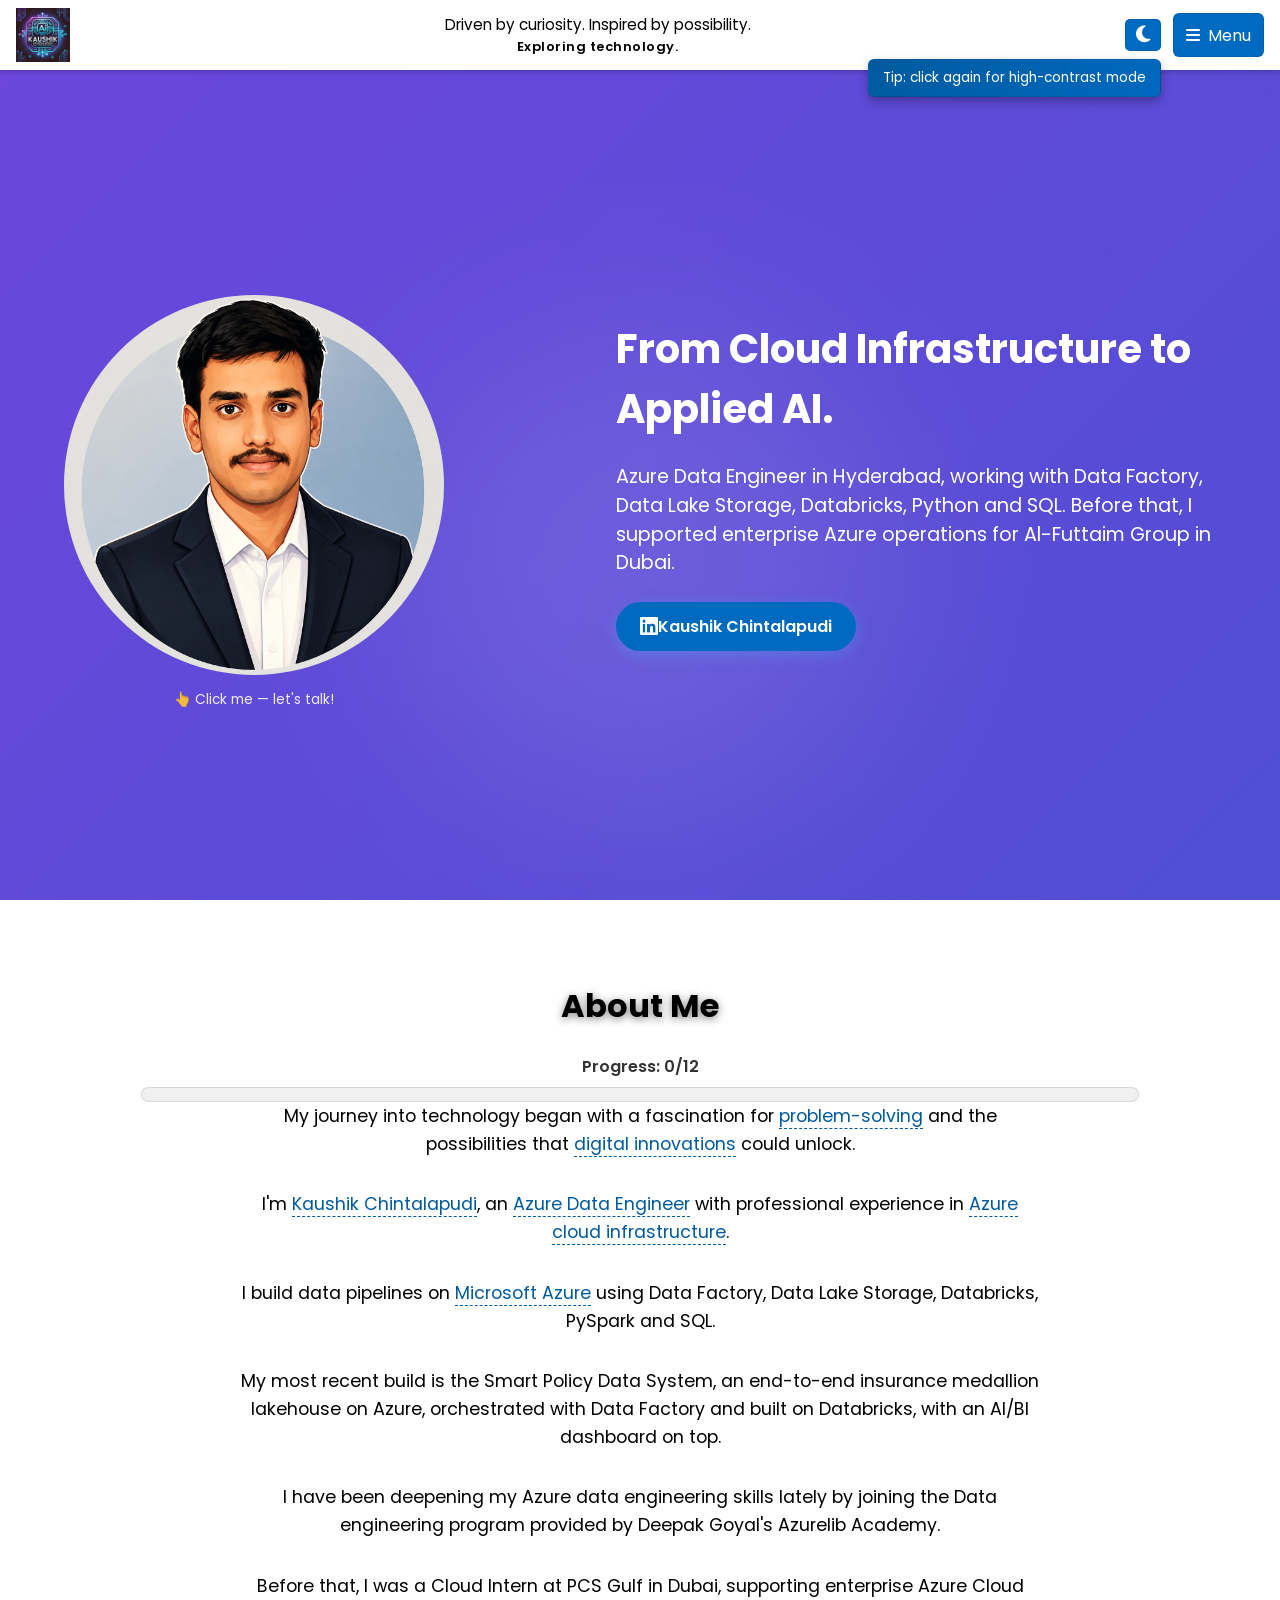
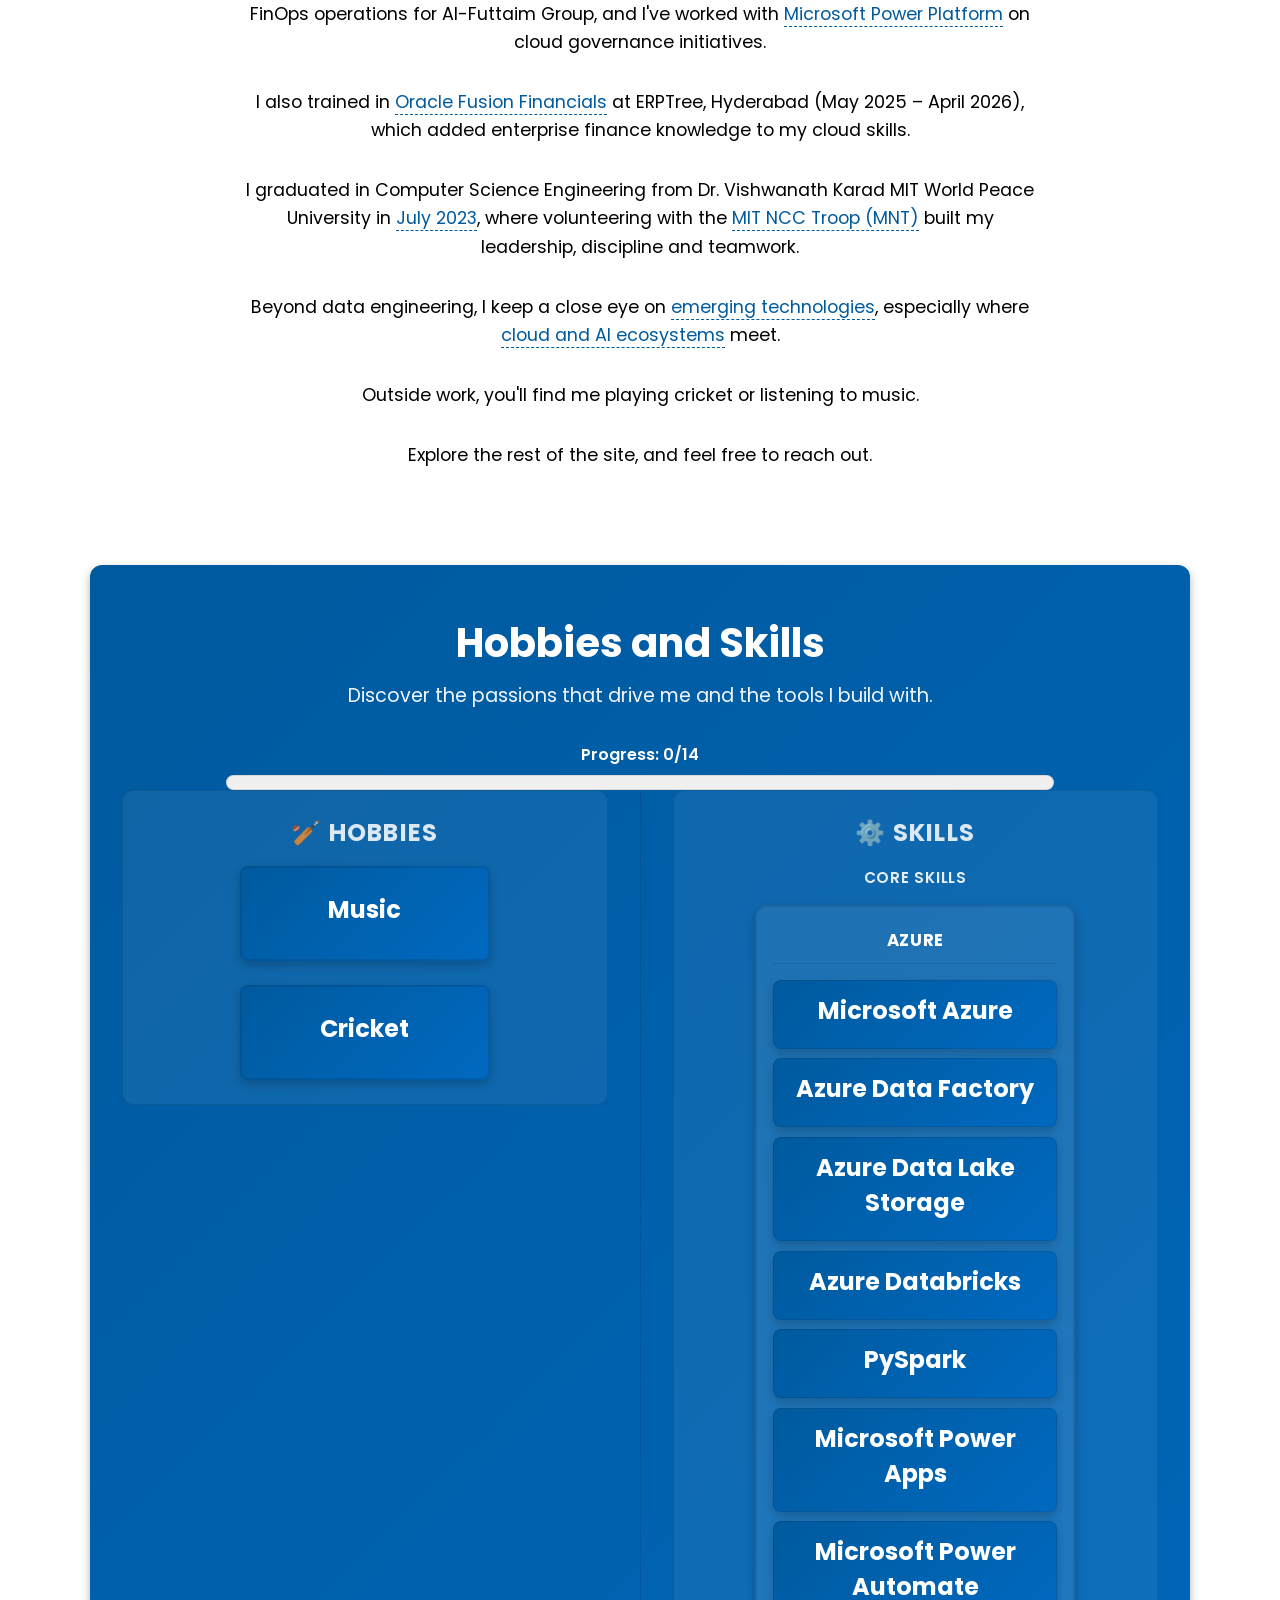
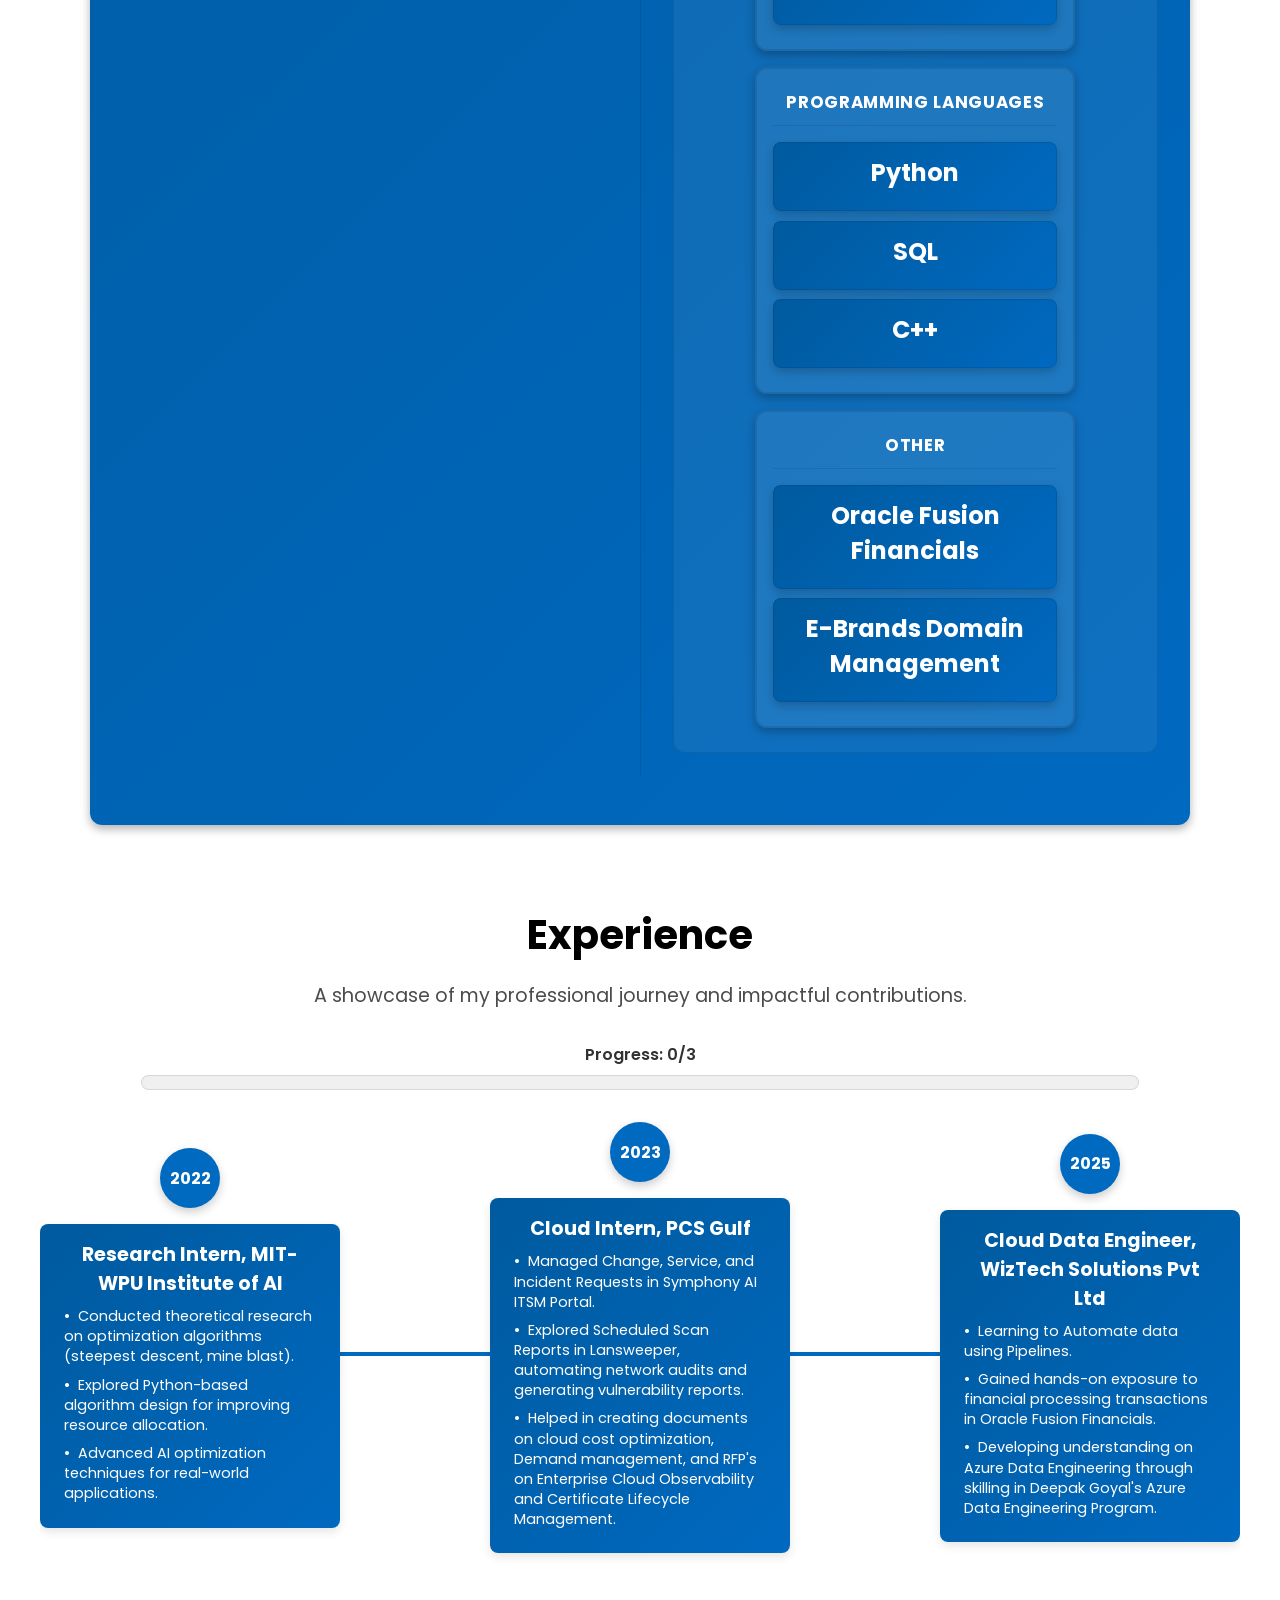
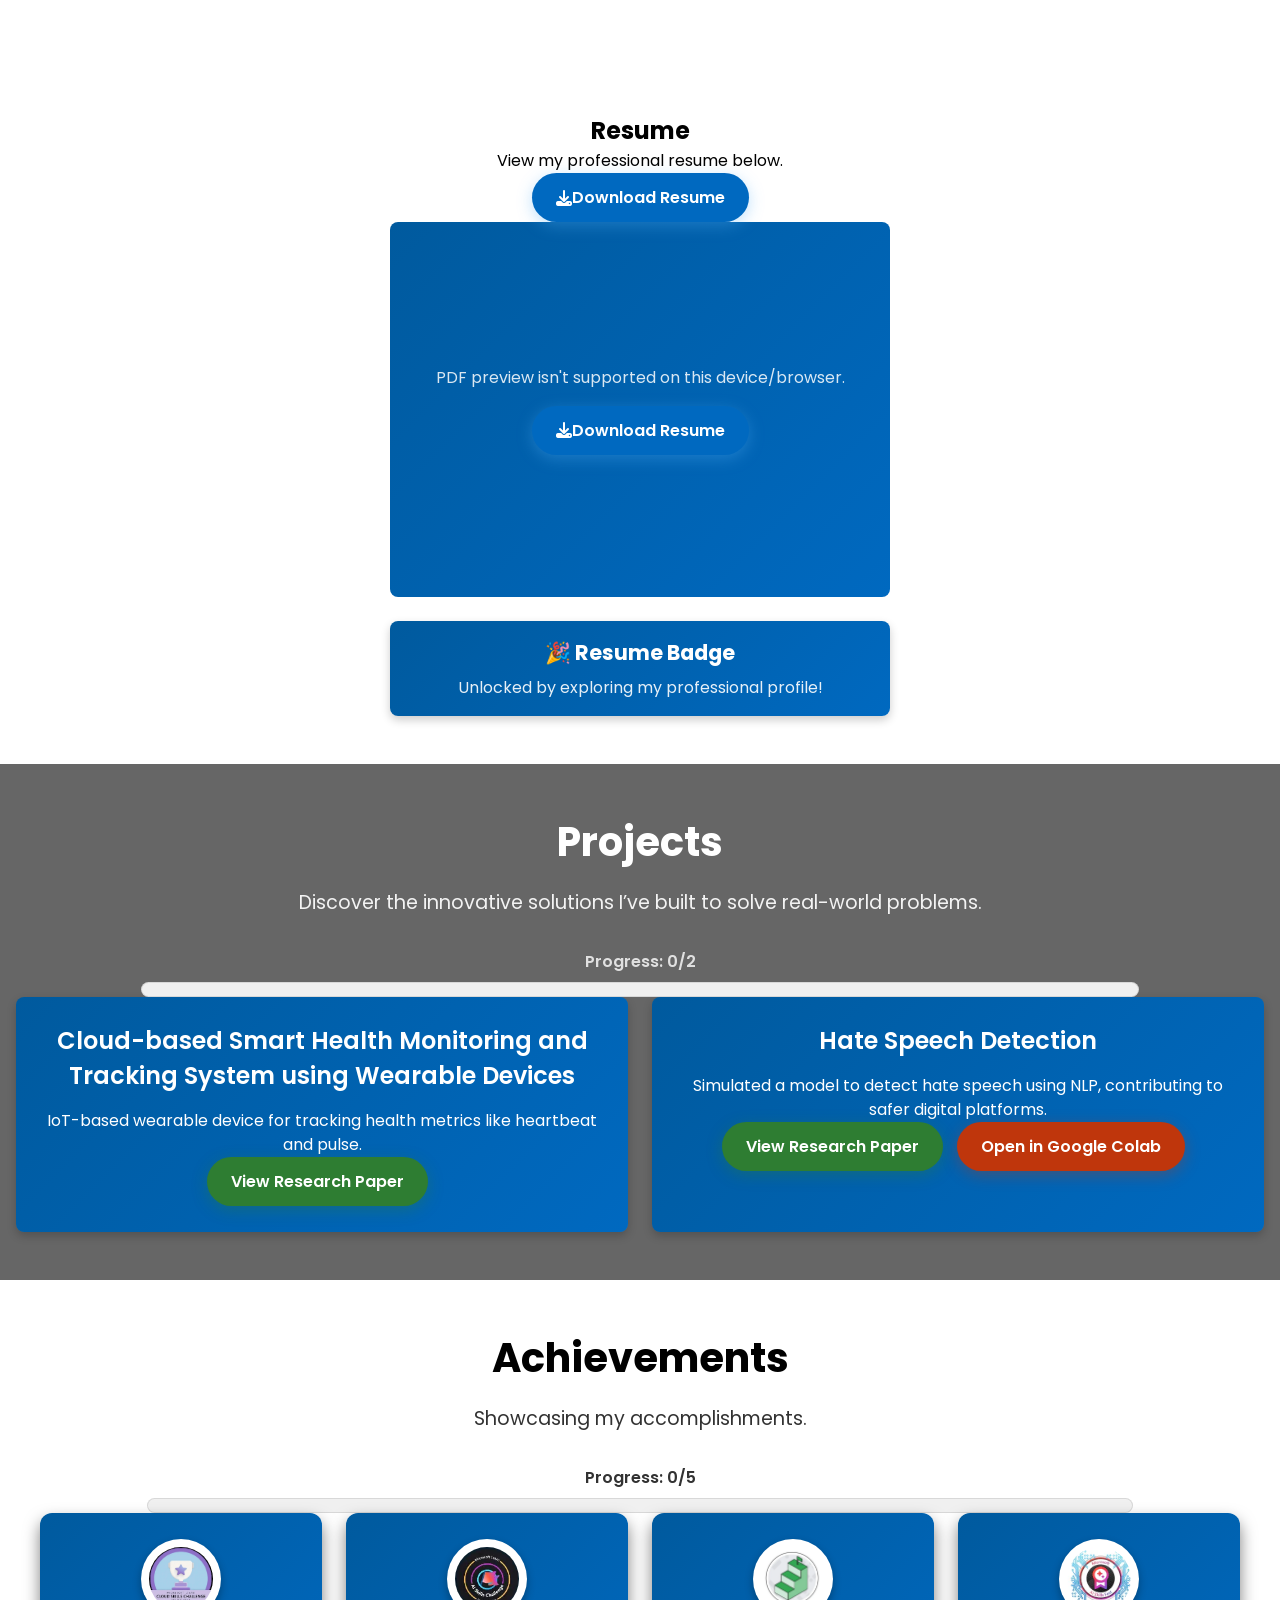
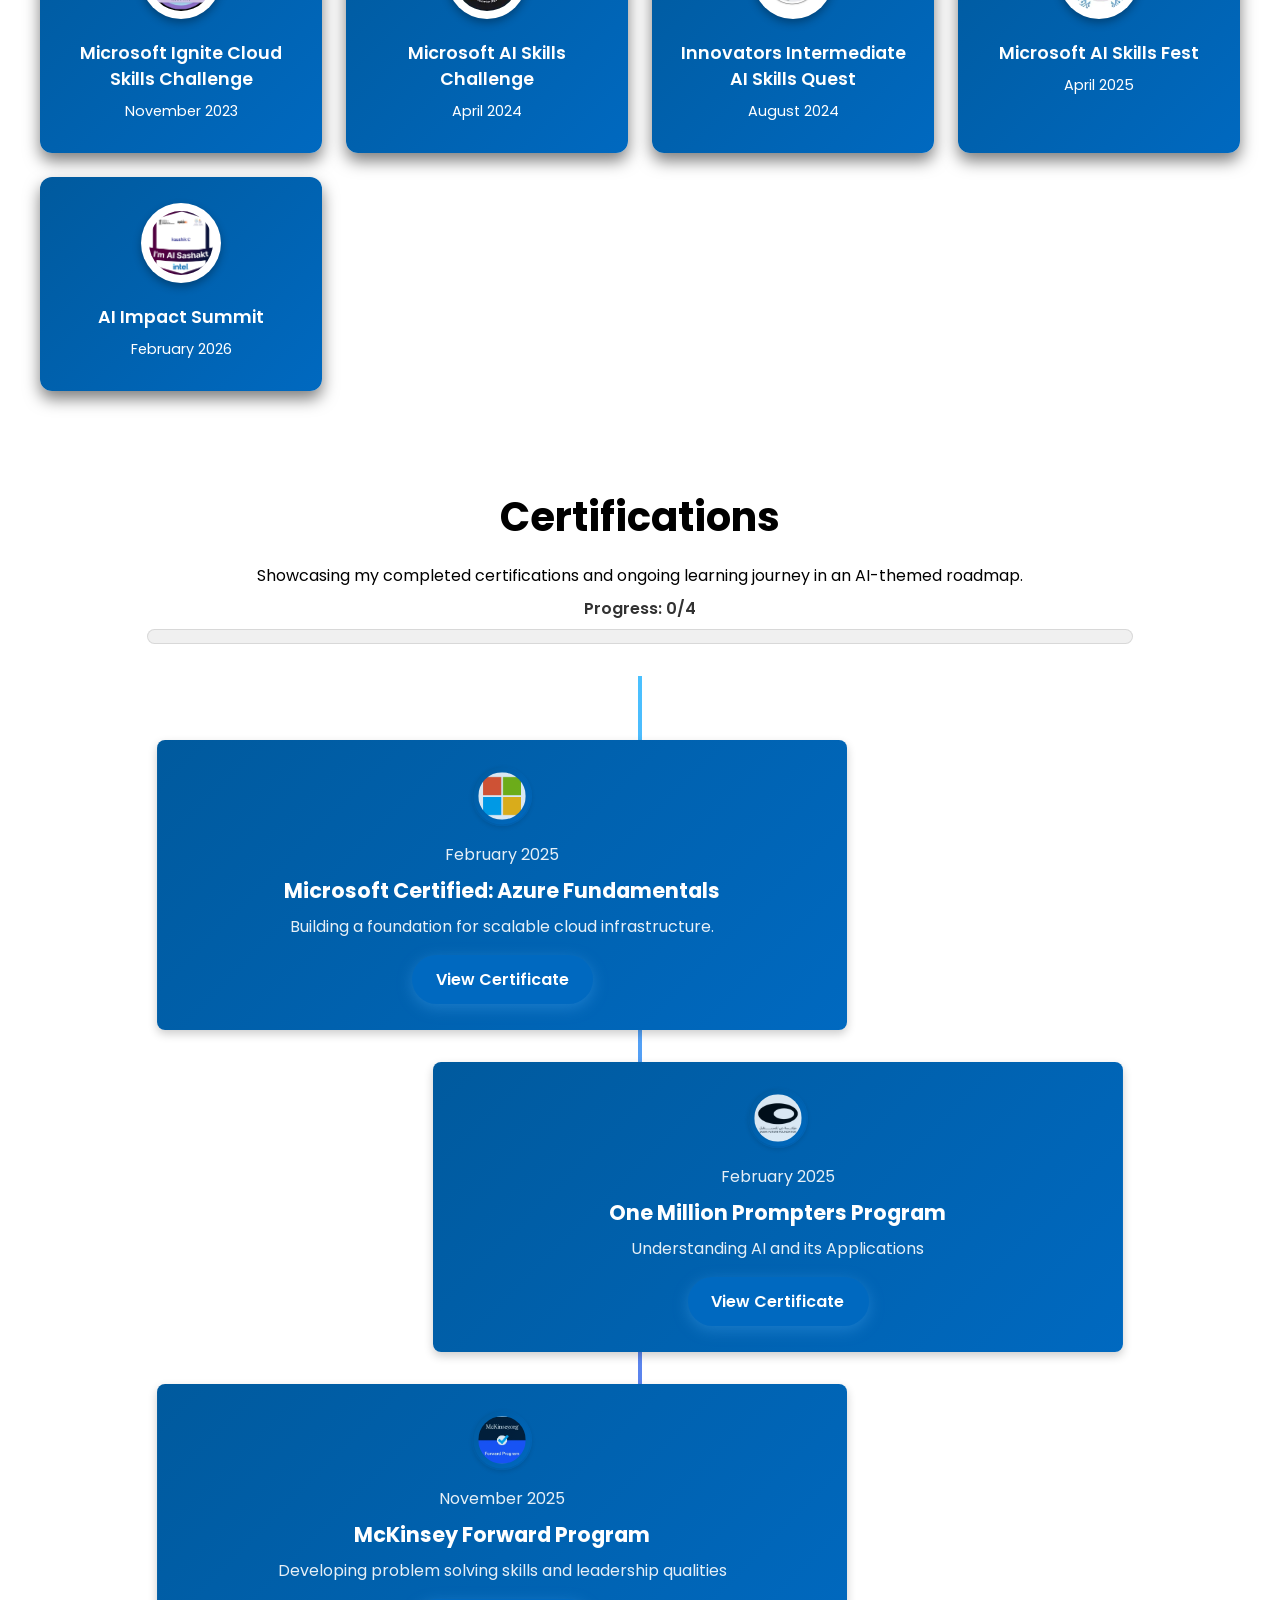
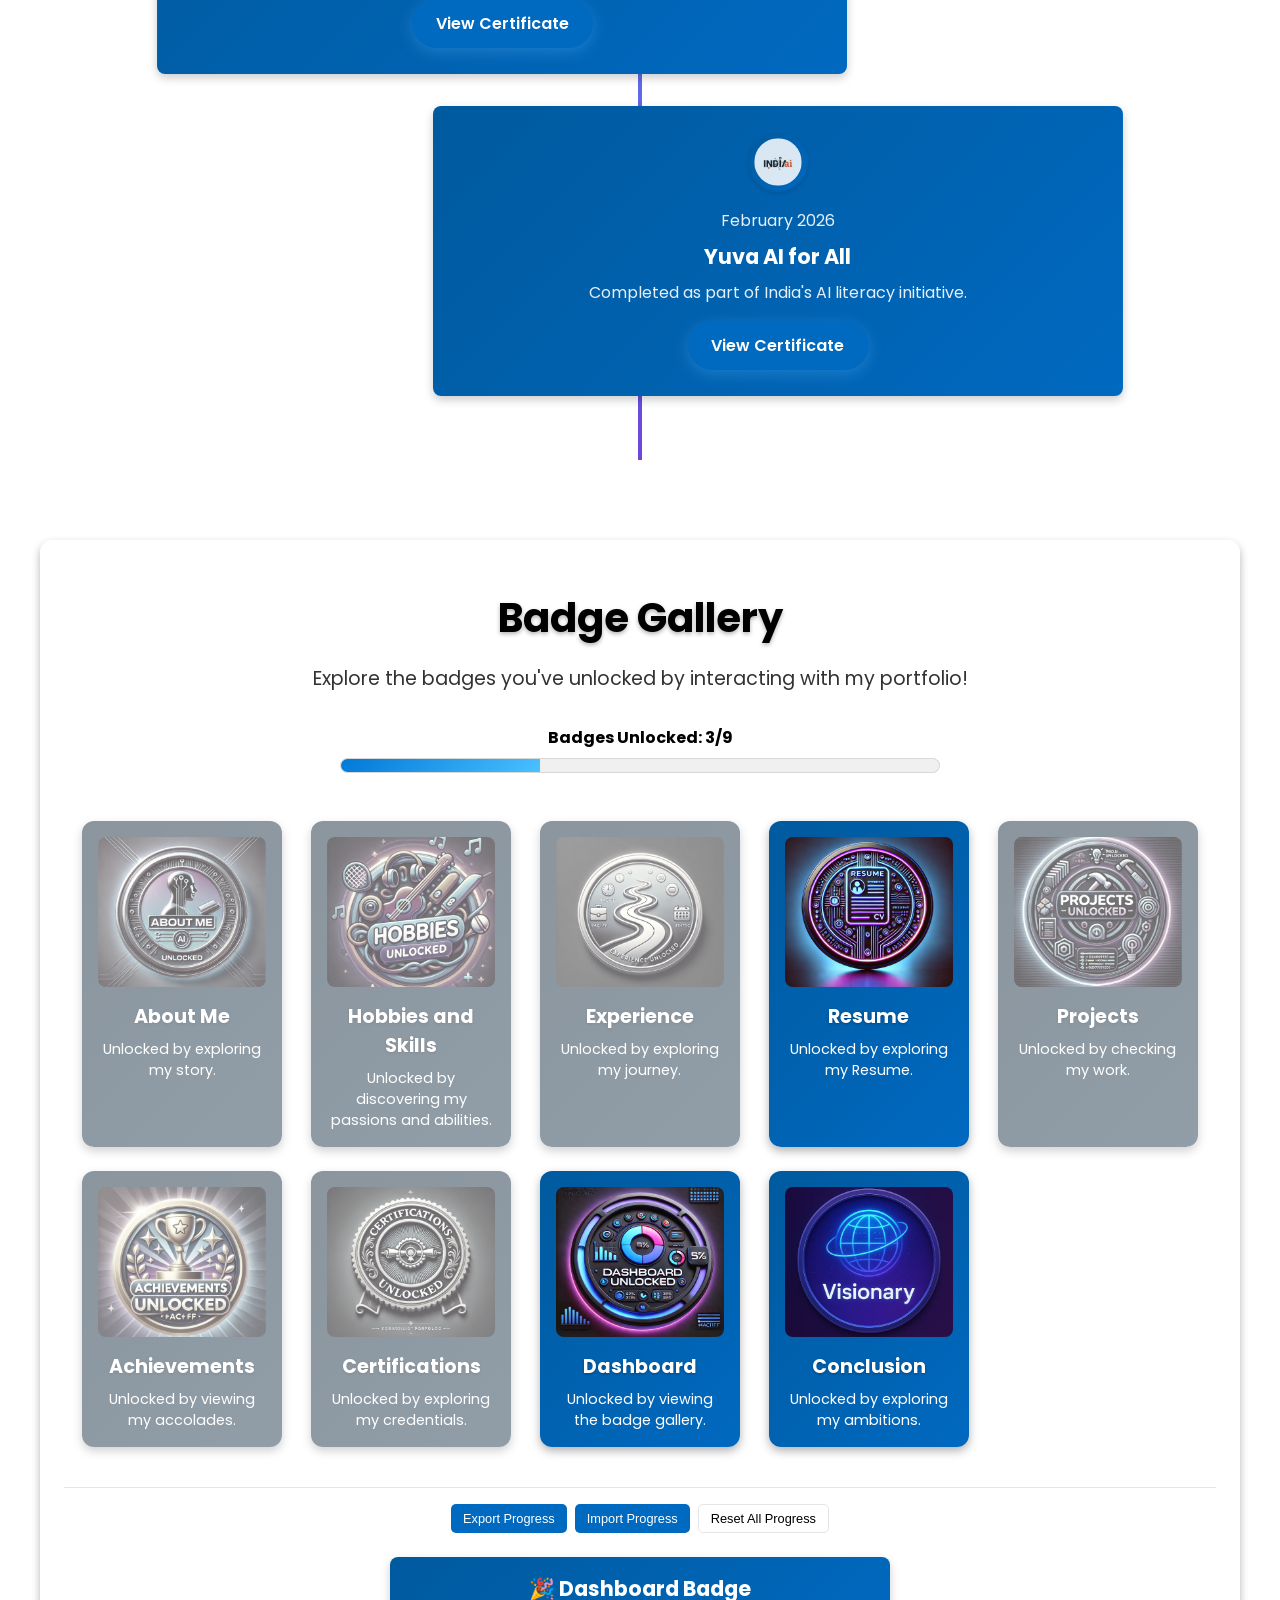
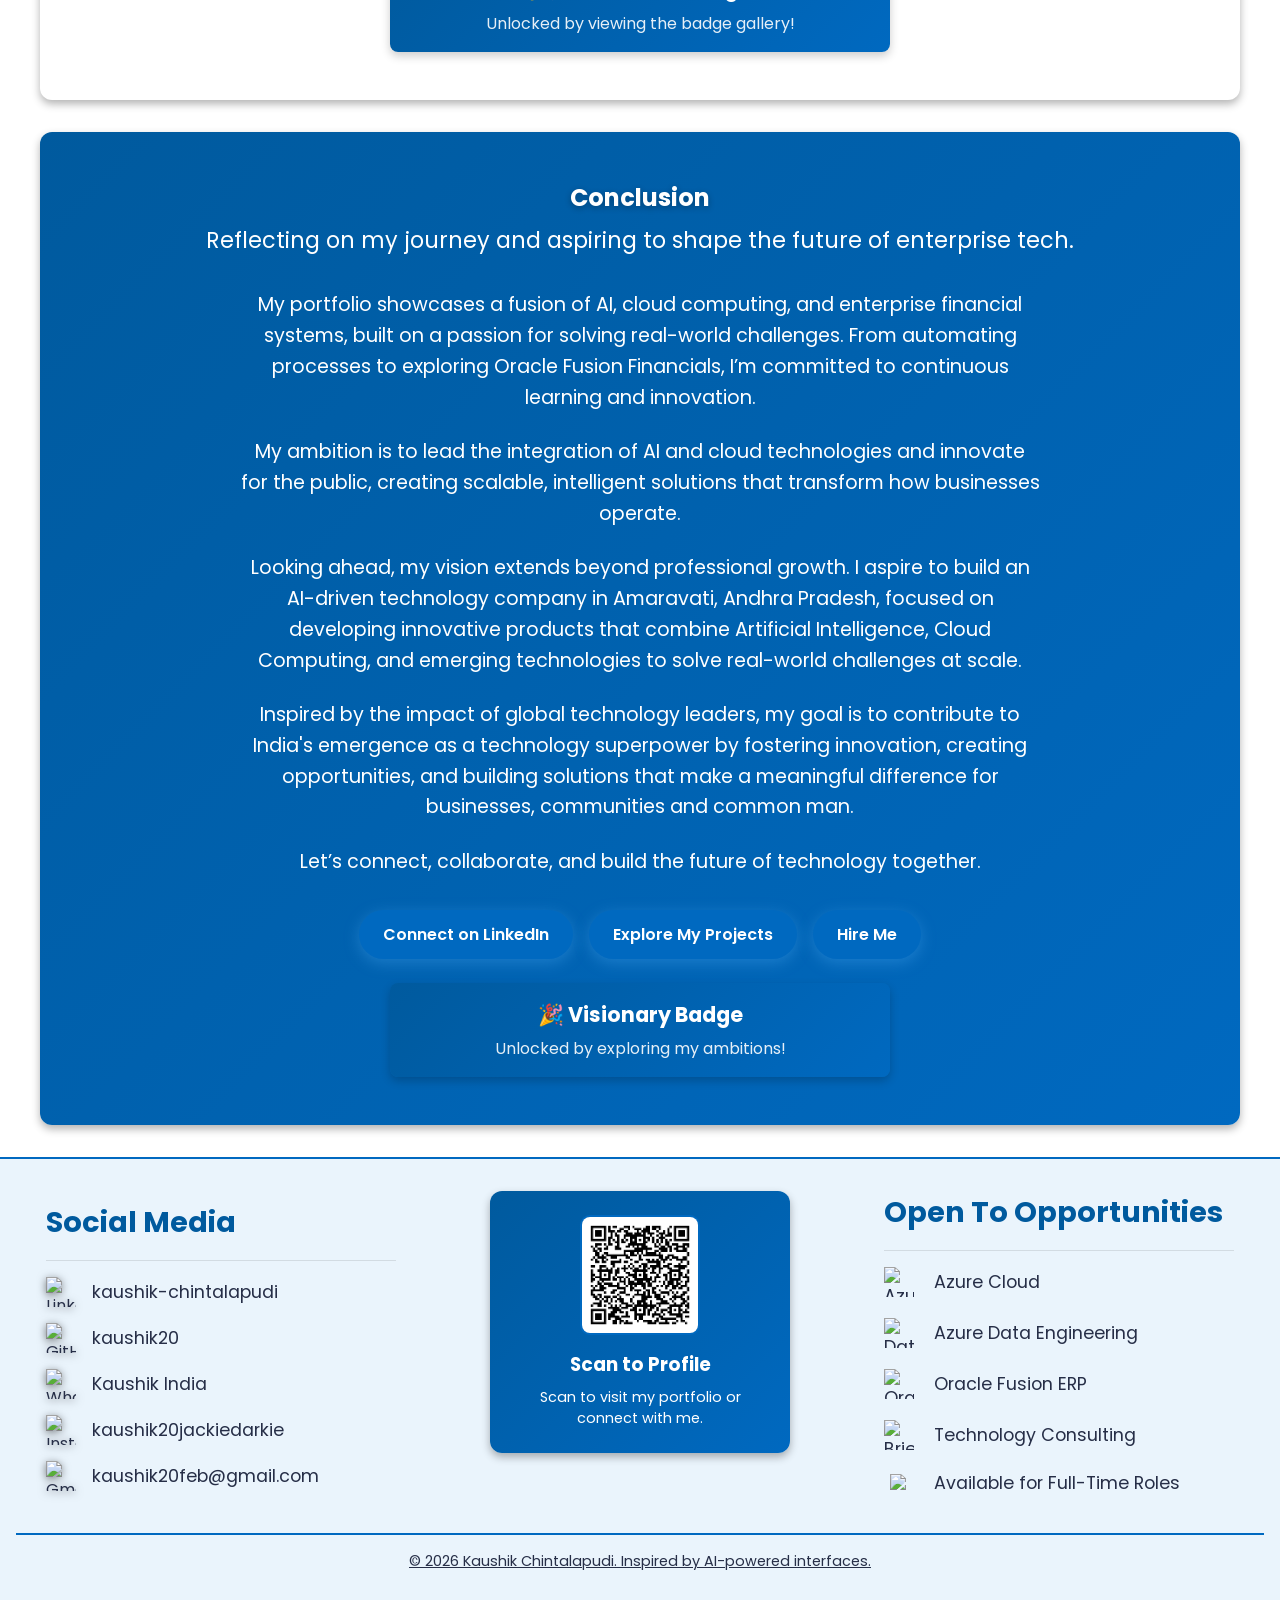
==== commit 478faac0: "Revise 'About Me' section with updated information Updated the 'About Me' section to reflect current" ====
--- a/index.html
+++ b/index.html
@@ -142,8 +142,8 @@
             <div class="hero-content">
                <h1>From Cloud Infrastructure to Applied AI.</h1>
                <p>
-                  Building a skill set at the intersection of cloud infrastructure and applied AI — combining hands-on experience with Microsoft Azure and a growing foundation in Python to create smarter, automated systems. 
-                  Focused on continuous, hands-on learning, with the goal of bringing AI-driven solutions to real-world cloud environments.
+                  Azure Data Engineer in Hyderabad, working with Data Factory, Data Lake Storage, Databricks, Python and SQL. 
+                  Before that, I supported enterprise Azure operations for Al-Futtaim Group in Dubai.
                </p>
                <a href="https://www.linkedin.com/in/kaushik-chintalapudi-6b737a1a8" target="_blank" rel="noopener noreferrer" class="hero-linkedin-link" aria-label="Kaushik Chintalapudi on LinkedIn">
                   <i class="fab fa-linkedin" aria-hidden="true"></i>
@@ -155,24 +155,17 @@
 
       <section id="about" class="section" aria-labelledby="about-heading">
          <h2 id="about-heading">About Me</h2>
-         <p>My journey into the world of technology began with a fascination for <span class="keyword" data-id="about-problem-solving" data-tooltip="The art of finding innovative solutions" data-action="highlight" tabindex="0" role="button">problem-solving</span> and the endless possibilities that <span class="keyword" data-id="about-digital-innovations" data-tooltip="Breakthroughs in technology that drive progress" data-action="open-modal" tabindex="0" role="button">digital innovations</span> could unlock.</p> 
-         <p>Growing up, I was inspired by how technology transformed industries and connected the world, motivating me to pursue a career where I could be part of this evolution.</p>
-         <p>I am <span class="keyword" data-id="about-kaushik-name" data-tooltip="Your host! Kaushik Chintalapudi" data-action="open-modal" tabindex="0" role="button">Kaushik Chintalapudi</span>, a <span class="keyword" data-id="about-cloud-engineer" data-tooltip="Works with data pipelines and storage on Microsoft Azure" data-action="highlight" tabindex="0" role="button">Azure Data Engineer</span> with professional experience in <span class="keyword" data-id="about-cloud-infrastructure" data-tooltip="The backbone of digital services" data-action="open-modal" tabindex="0" role="button">Azure cloud infrastructure</span>.</p> 
-         <p>I build data pipelines using Azure Data Factory, Azure Data Lake Storage and Azure Databricks.</p> 
-         <p>I have a huge fascination for <span class="keyword" data-id="about-emerging-technologies" data-tooltip="Innovations like AI, blockchain, and IoT" data-action="scroll-to" data-target="hobbies_skills" tabindex="0" role="button">emerging technologies</span>.</p> 
-         <p>I completed my Computer Science Engineering degree in <span class="keyword" data-id="about-july-2023" data-tooltip="The milestone in July 2023" data-action="open-modal" tabindex="0" role="button">July 2023</span> from Dr. Vishwanath Karad's MIT World Peace University.</p> 
-         <p>I am passionate about learning and applying my knowledge to solve challenges in the dynamic field of cloud computing and AI.</p>
-         <p>My experience includes working with platforms like <span class="keyword" data-id="about-microsoft-azure" data-tooltip="Microsoft’s cloud computing platform" data-action="highlight" tabindex="0" role="button">Microsoft Azure</span> and <span class="keyword" data-id="about-power-platform" data-tooltip="Tools for low-code app development" data-action="open-modal" tabindex="0" role="button">Microsoft Power Platform</span> and supporting cloud governance initiatives.</p>
-         <p>I also completed training in <span class="keyword" data-id="about-oracle-fusion" data-tooltip="Oracle Fusion ERP" data-action="highlight" tabindex="0" role="button">Oracle Fusion Financials</span> as part of a 100% Job Guarantee Program offered by ERPTree in Hyderabad, from May 2025 till April 2026.</p>
-         <p>This hands-on program has enhanced my expertise in enterprise financial management systems, complementing my cloud and AI skills for integrated business solutions.</p>
-         <p>My journey reflects a commitment to staying adaptable and exploring and embracing emerging trends in technology.</p>
-         <p>I'm currently deepening my Azure data engineering skills through Deepak Goyal's Azurelib Academy program.</p>
-         <p>While focused on impactful projects today, I am inspired by the potential of technology to shape the future, particularly through scalable solutions in the <span class="keyword" data-id="about-cloud-ai-ecosystems" data-tooltip="Cloud and AI environments driving innovation" data-action="scroll-to" data-target="projects" tabindex="0" role="button">cloud and AI ecosystems</span>.</p>
-         <p>Outside work, you'll find me playing cricket or listening to music. Explore the rest of the site, and feel free to reach out.</p>
-         <p>My time with the <span class="keyword" data-id="about-mit-ncc" data-tooltip="MIT National Cadet Corps" data-action="highlight" tabindex="0" role="button">MIT NCC Troop (MNT)</span> in college honed my leadership, discipline, and teamwork skills, which complement my technical expertise.</p>
-         <p>I have also completed several courses through platforms such as <a href="https://learn.deeplearning.ai/my/learnings/learning-highlights/2024/01JDKS6ZBJXH3G1R1J89PRBP4Z?usp=sharing" target="_blank" rel="noopener noreferrer" data-action="highlight" class="course-link">DeepLearning.AI</a>, <a href="https://www.linkedin.com/in/kaushik-chintalapudi-6b737a1a8" target="_blank" rel="noopener noreferrer" data-action="highlight" class="course-link">LinkedIn Learning</a>, <a href="https://www.theforage.com/simulations?qfilter=completed" target="_blank" rel="noopener noreferrer" data-action="highlight" class="course-link">Forage</a>, etc.</p> 
-         <p>I’m excited to connect with like-minded professionals and collaborate on innovative ideas that shape the future.</p>
-         <p>Feel free to explore my portfolio to learn more about my work and aspirations or connect with me to discuss ideas and collaborations.</p>
+         <p>My journey into technology began with a fascination for <span class="keyword" data-id="about-problem-solving" data-tooltip="The art of finding innovative solutions" data-action="highlight" tabindex="0" role="button">problem-solving</span> and the possibilities that <span class="keyword" data-id="about-digital-innovations" data-tooltip="Breakthroughs in technology that drive progress" data-action="open-modal" tabindex="0" role="button">digital innovations</span> could unlock.</p>
+         <p>I'm <span class="keyword" data-id="about-kaushik-name" data-tooltip="Your host! Kaushik Chintalapudi" data-action="open-modal" tabindex="0" role="button">Kaushik Chintalapudi</span>, an <span class="keyword" data-id="about-cloud-engineer" data-tooltip="Works with data pipelines and storage on Microsoft Azure" data-action="highlight" tabindex="0" role="button">Azure Data Engineer</span> with professional experience in <span class="keyword" data-id="about-cloud-infrastructure" data-tooltip="The backbone of digital services" data-action="open-modal" tabindex="0" role="button">Azure cloud infrastructure</span>.</p>
+         <p>I build data pipelines on <span class="keyword" data-id="about-microsoft-azure" data-tooltip="Microsoft's cloud computing platform" data-action="highlight" tabindex="0" role="button">Microsoft Azure</span> using Data Factory, Data Lake Storage, Databricks, PySpark and SQL.</p>
+         <p>My most recent build is the Smart Policy Data System, an end-to-end insurance medallion lakehouse on Azure, orchestrated with Data Factory and built on Databricks, with an AI/BI dashboard on top.</p> 
+         <p>I have been deepening my Azure data engineering skills lately by joining the Data engineering program provided by Deepak Goyal's Azurelib Academy.</p>
+         <p>Before that, I was a Cloud Intern at PCS Gulf in Dubai, supporting enterprise Azure Cloud FinOps operations for Al-Futtaim Group, and I've worked with <span class="keyword" data-id="about-power-platform" data-tooltip="Tools for low-code app development" data-action="open-modal" tabindex="0" role="button">Microsoft Power Platform</span> on cloud governance initiatives.</p> 
+         <p>I also trained in <span class="keyword" data-id="about-oracle-fusion" data-tooltip="Oracle Fusion ERP" data-action="highlight" tabindex="0" role="button">Oracle Fusion Financials</span> at ERPTree, Hyderabad (May 2025 – April 2026), which added enterprise finance knowledge to my cloud skills.</p>
+         <p>I graduated in Computer Science Engineering from Dr. Vishwanath Karad MIT World Peace University in <span class="keyword" data-id="about-july-2023" data-tooltip="The milestone in July 2023" data-action="open-modal" tabindex="0" role="button">July 2023</span>, where volunteering with the <span class="keyword" data-id="about-mit-ncc" data-tooltip="MIT National Cadet Corps" data-action="highlight" tabindex="0" role="button">MIT NCC Troop (MNT)</span> built my leadership, discipline and teamwork.</p>
+         <p>Beyond data engineering, I keep a close eye on <span class="keyword" data-id="about-emerging-technologies" data-tooltip="Innovations like AI, blockchain, and IoT" data-action="scroll-to" data-target="hobbies_skills" tabindex="0" role="button">emerging technologies</span>, especially where <span class="keyword" data-id="about-cloud-ai-ecosystems" data-tooltip="Cloud and AI environments driving innovation" data-action="scroll-to" data-target="projects" tabindex="0" role="button">cloud and AI ecosystems</span> meet.</p>
+         <p>Outside work, you'll find me playing cricket or listening to music.</p> 
+         <p>Explore the rest of the site, and feel free to reach out.</p>
          <div id="badge-container-about" class="badge-container" data-badge-name="About Me Badge">
             <div class="badge-content">
                <h3 class="badge-title">🎉 Congratulations!</h3>
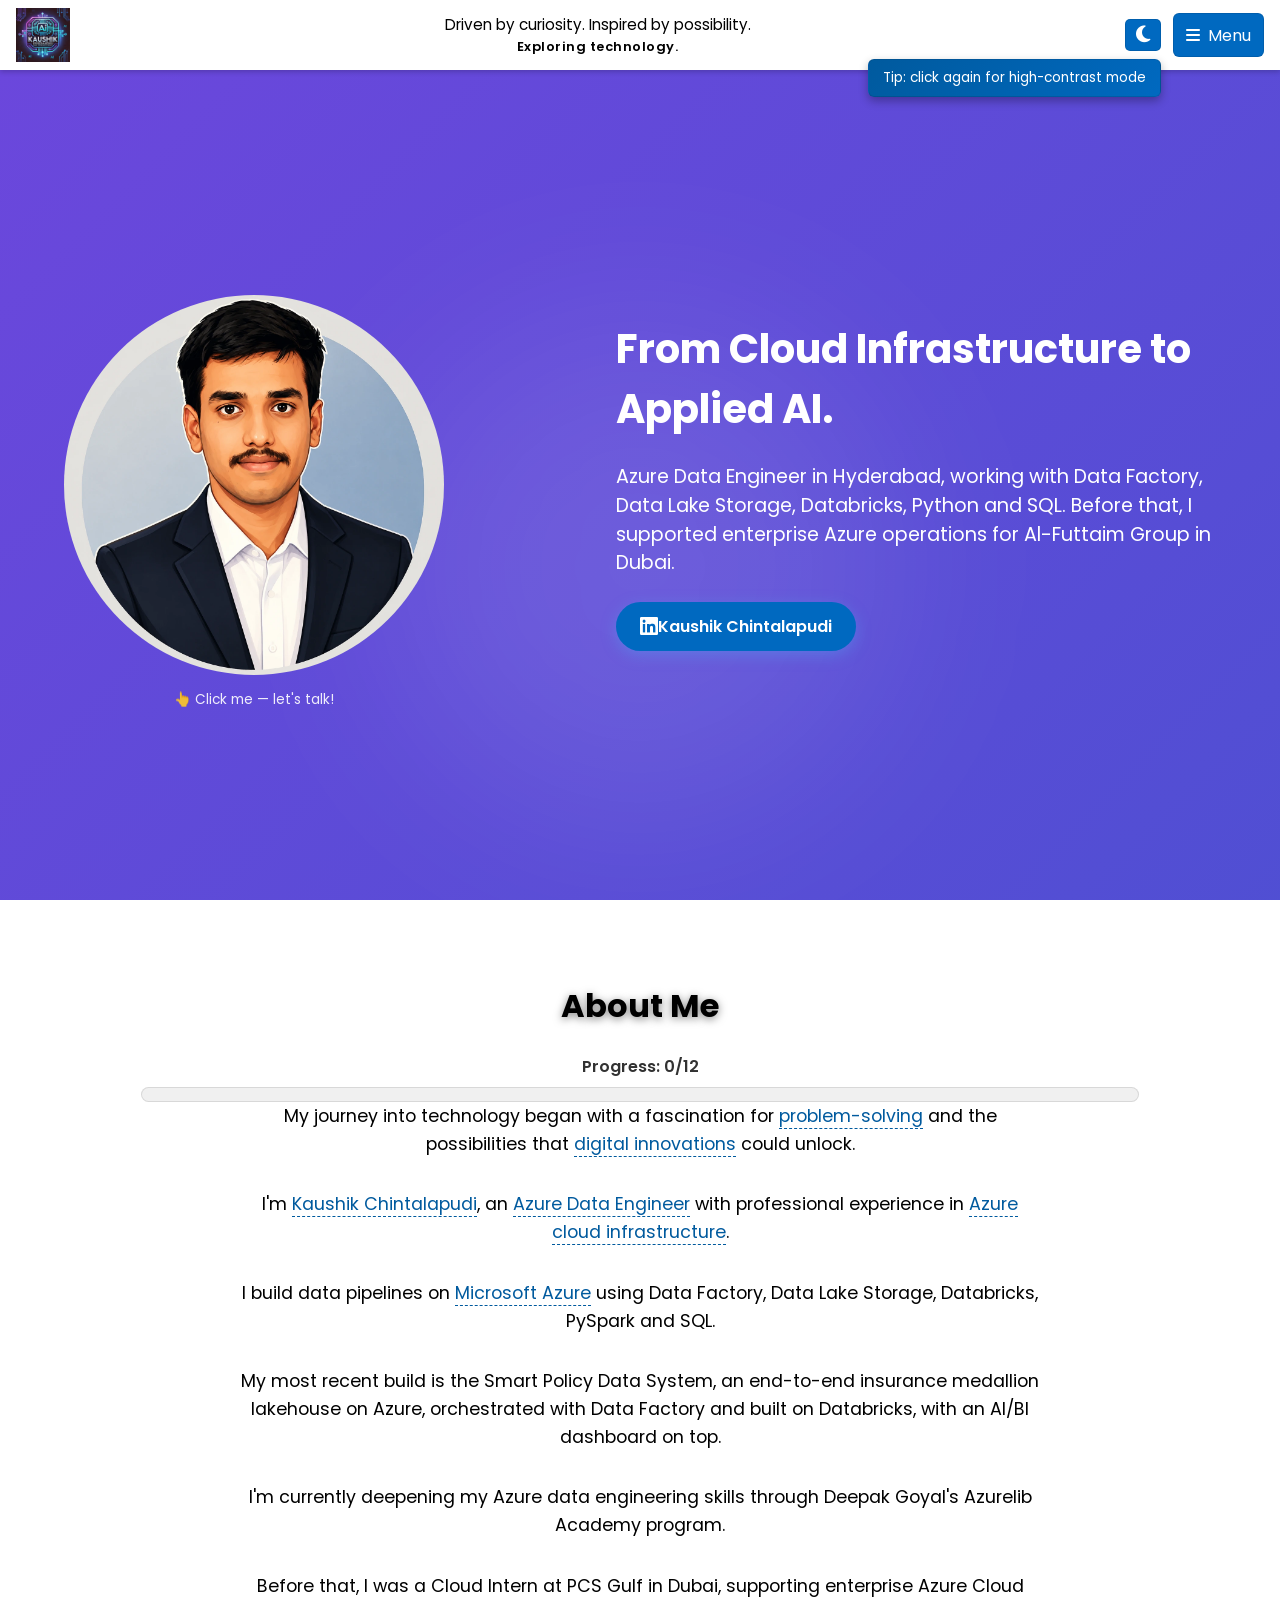
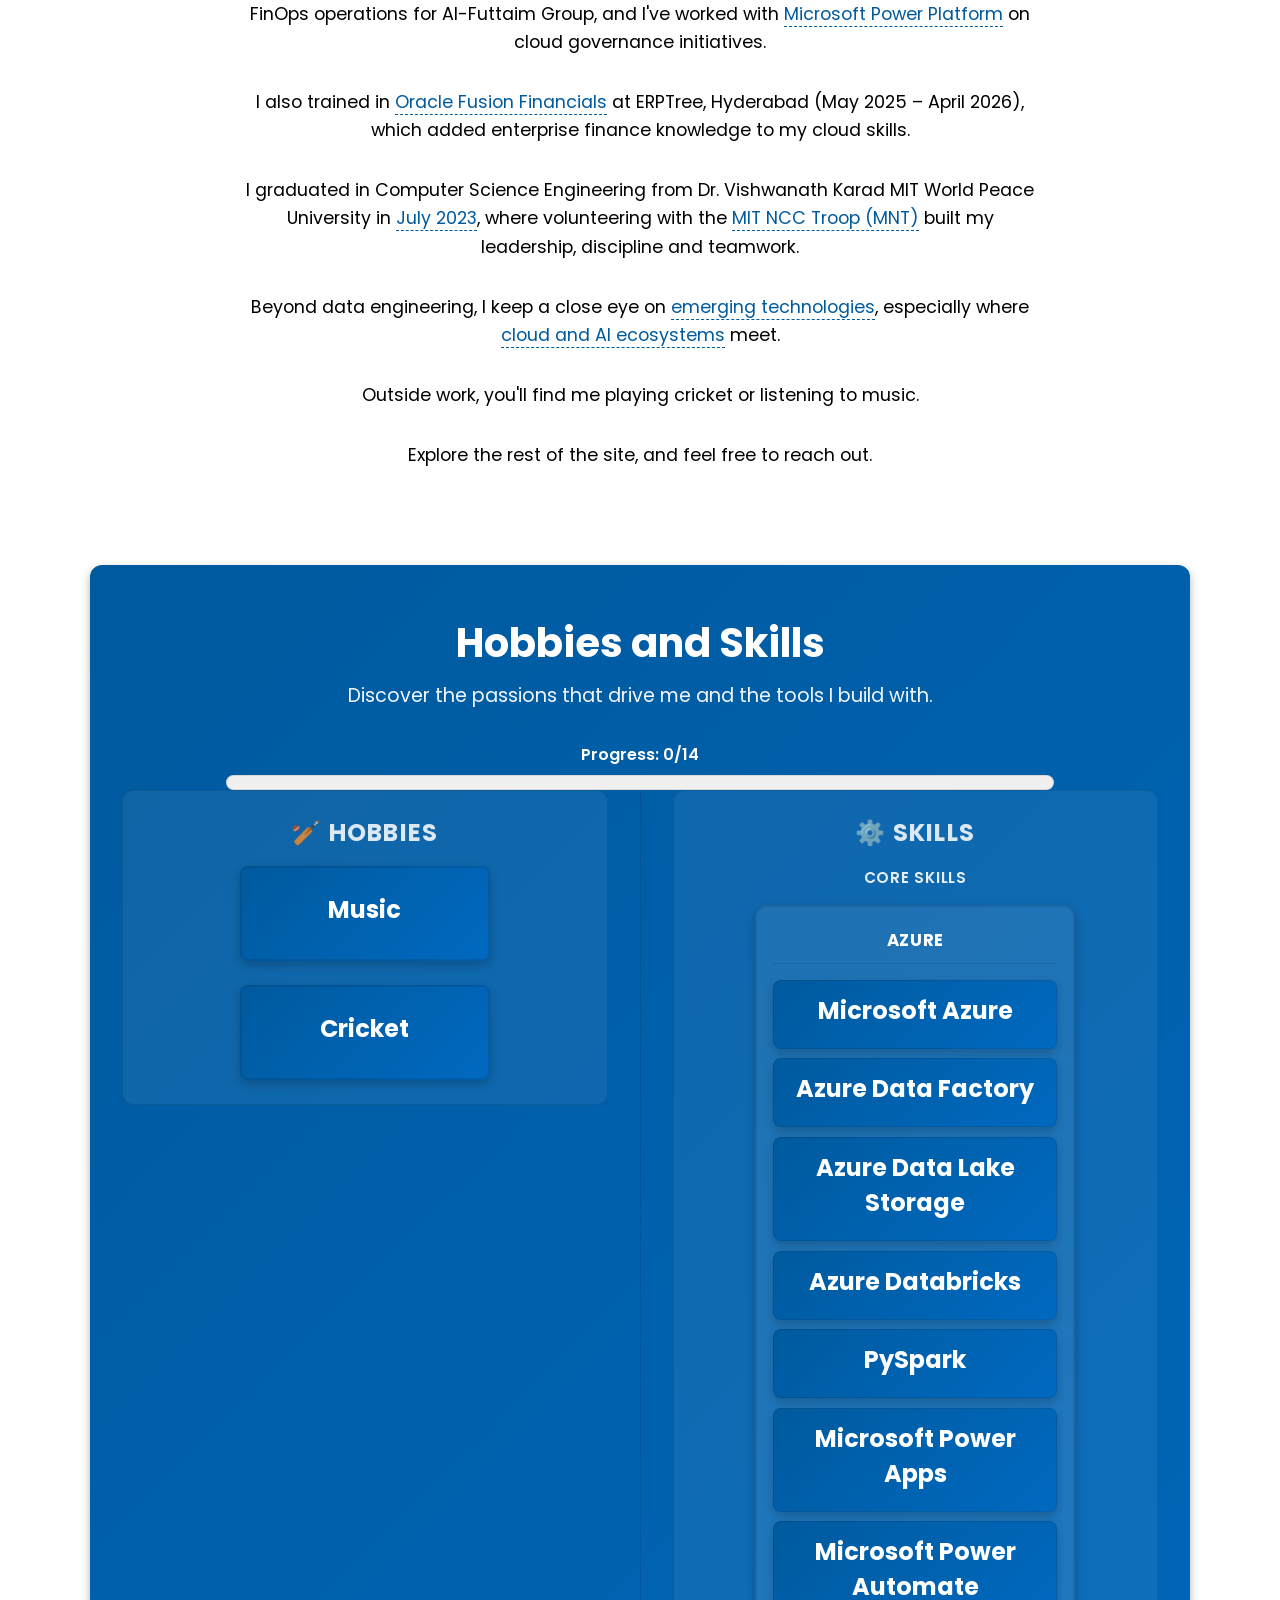
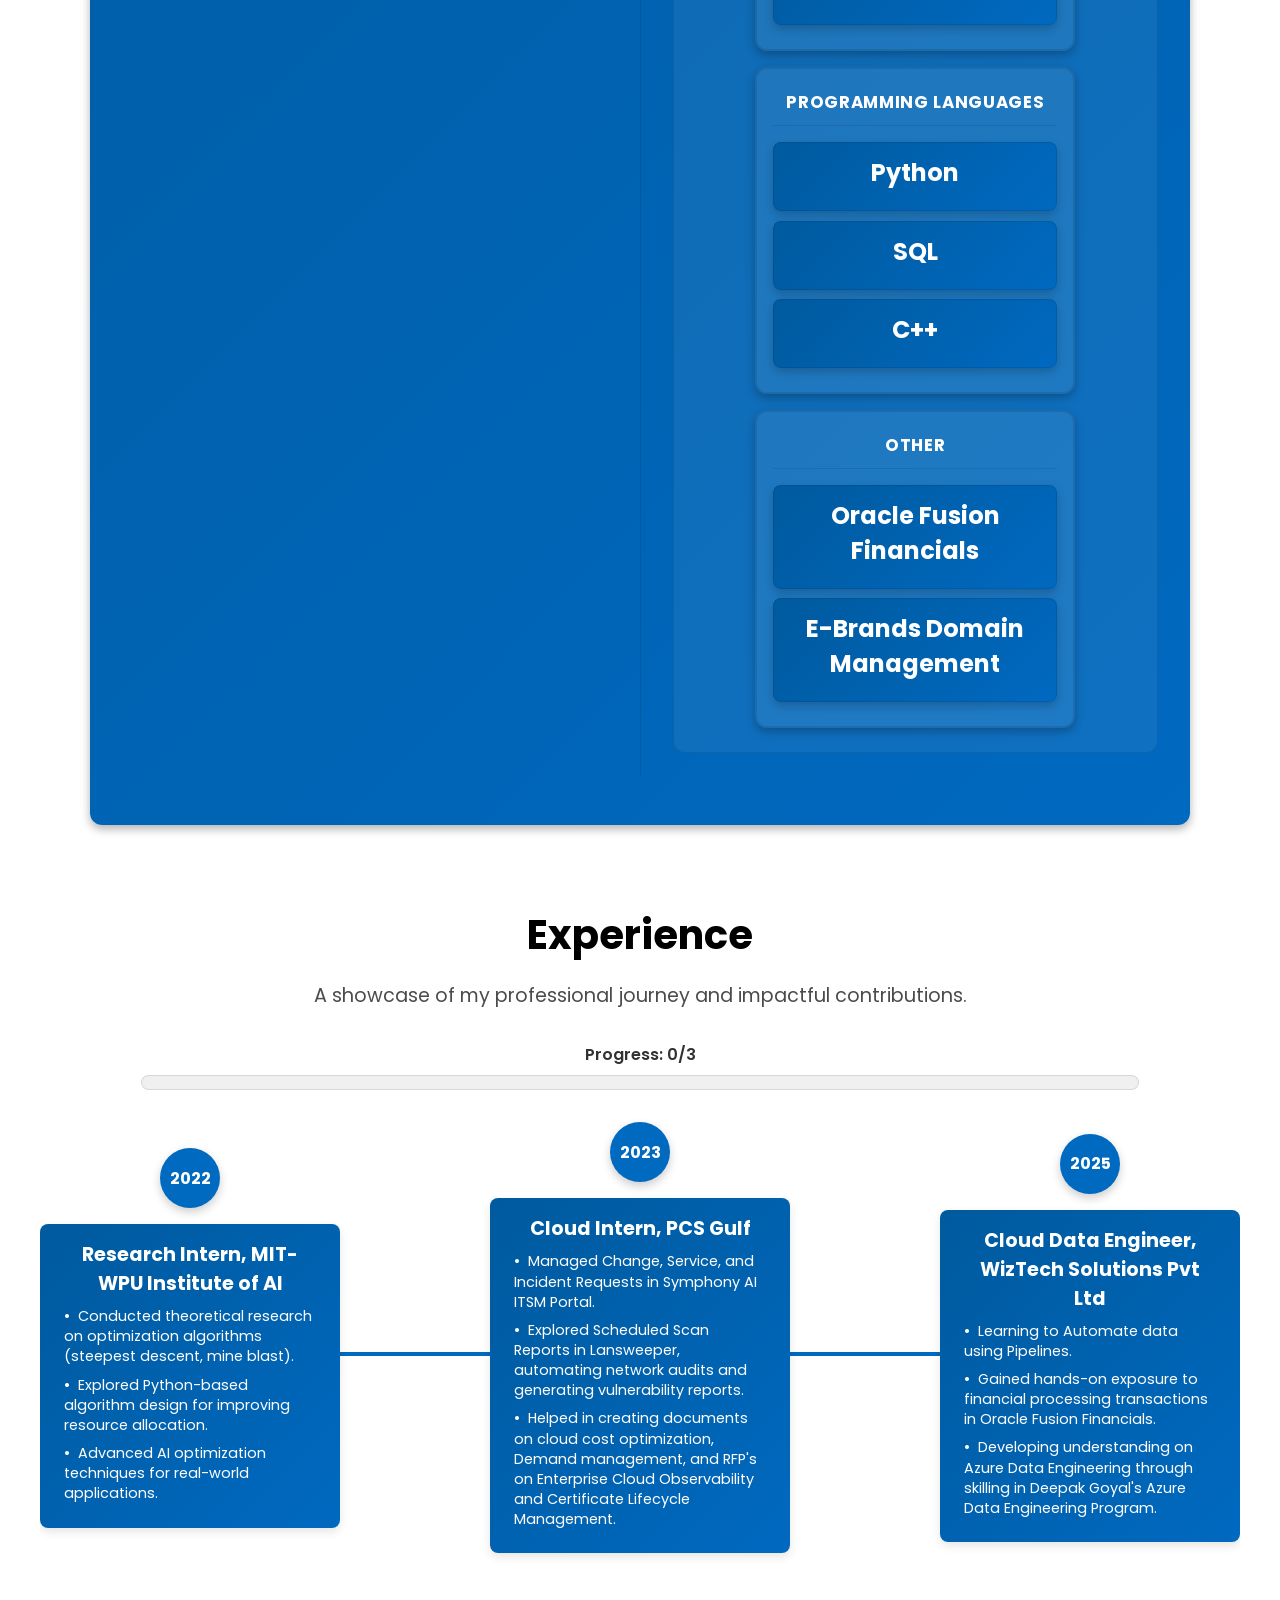
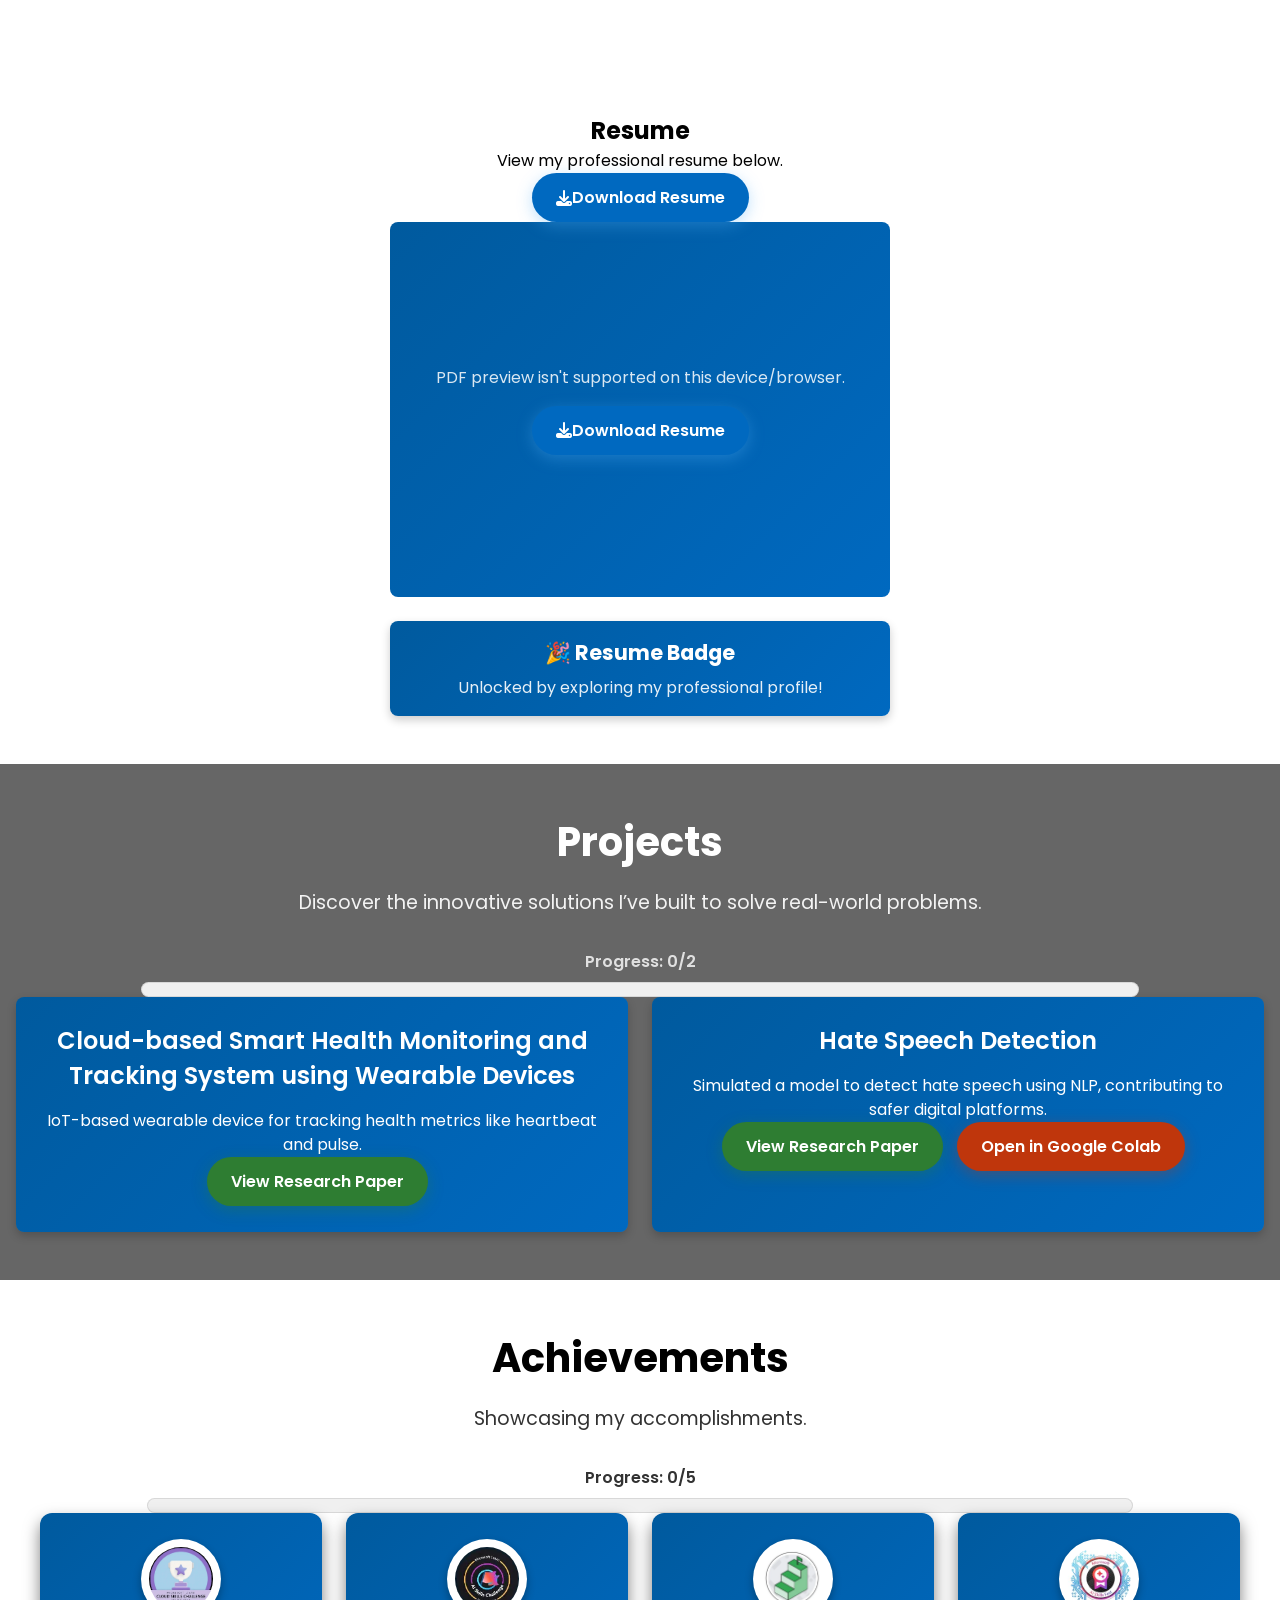
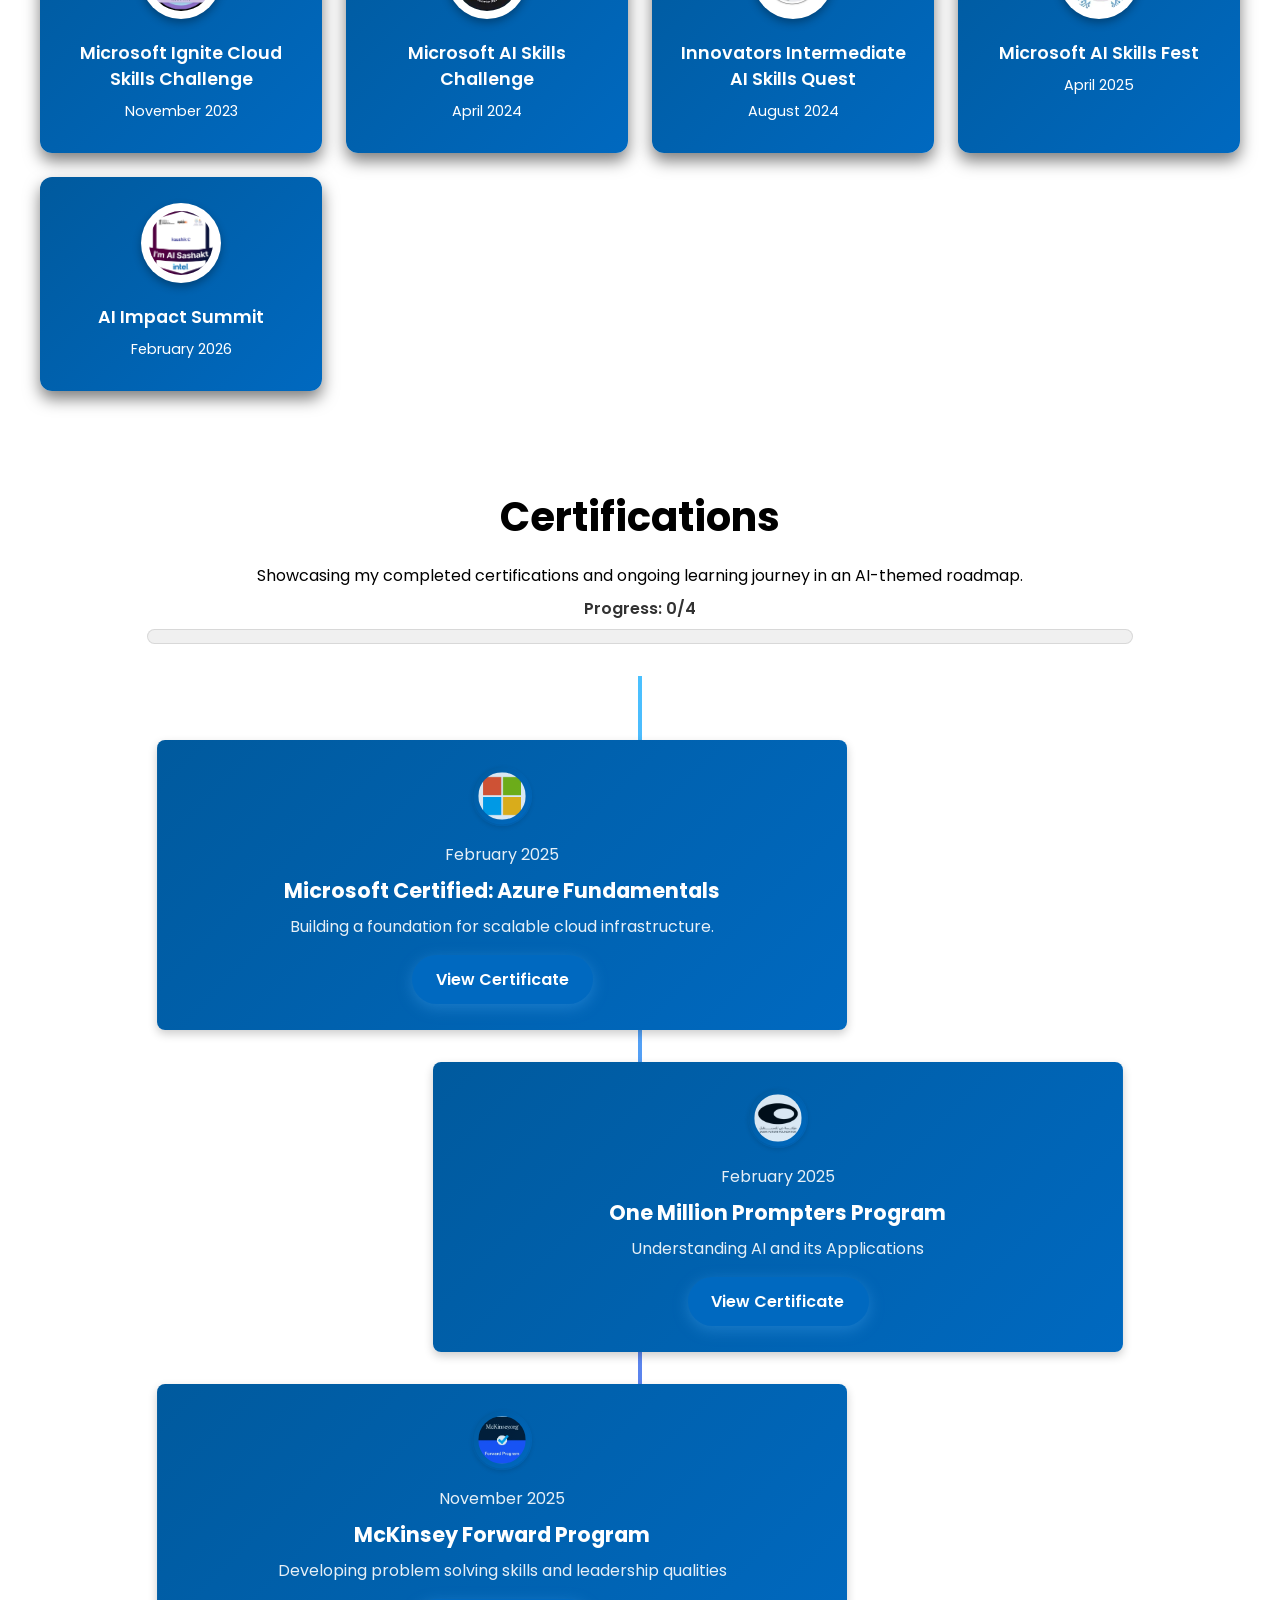
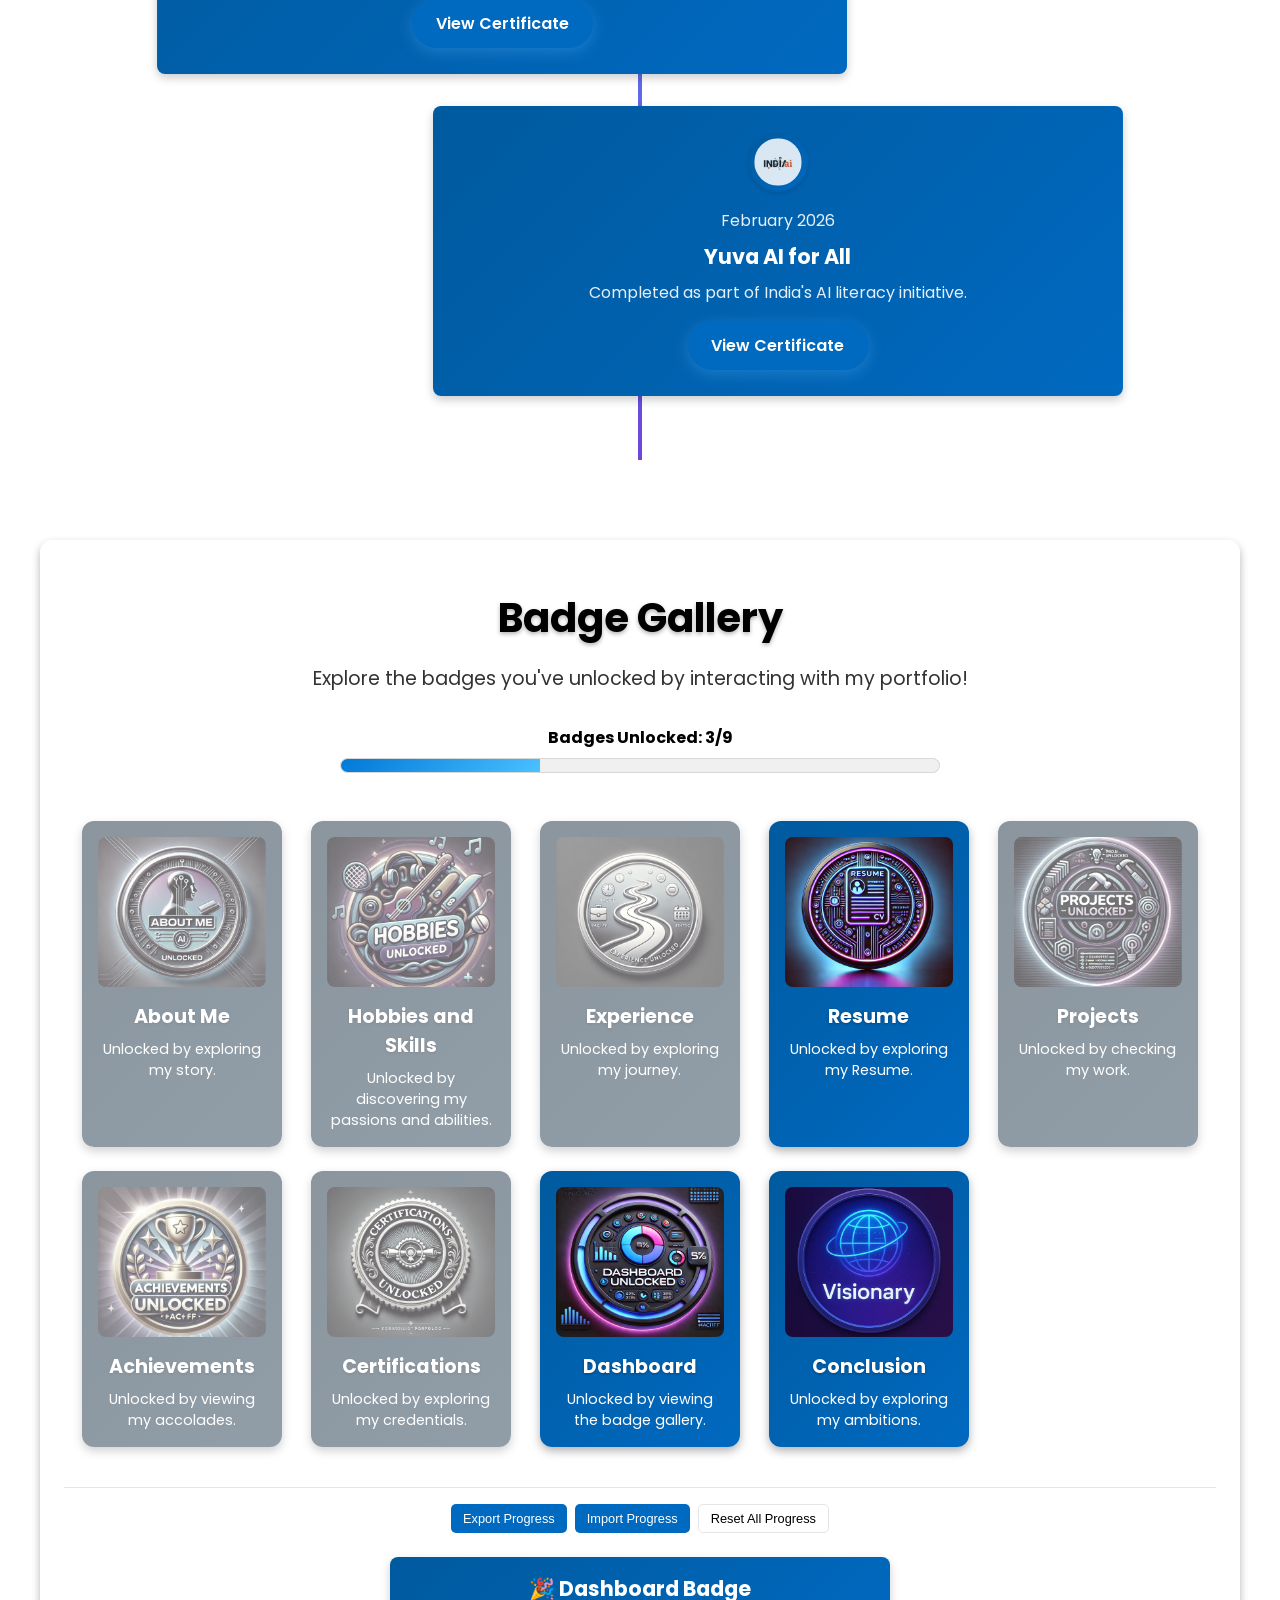
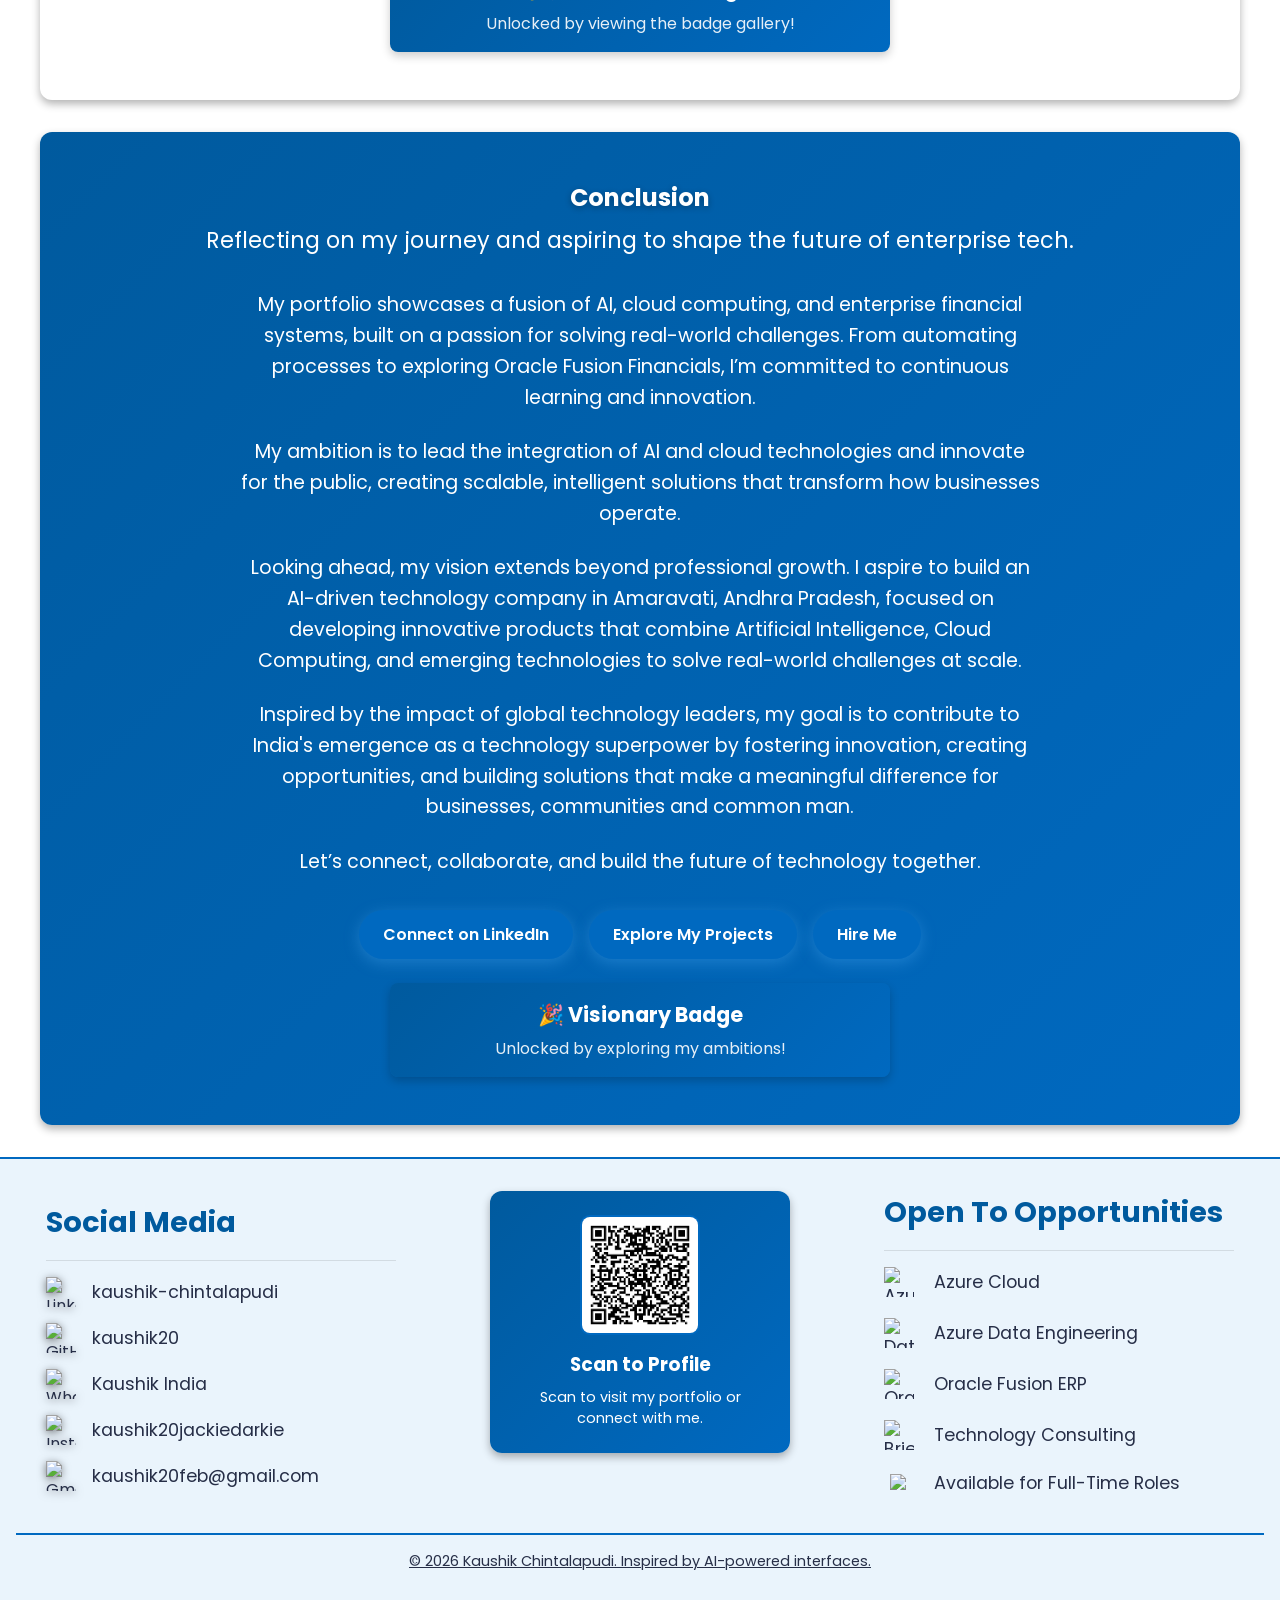
==== commit a9184302: "Revise Azure data engineering skills description Updated a paragraph to clarify current training in " ====
--- a/index.html
+++ b/index.html
@@ -159,7 +159,7 @@
          <p>I'm <span class="keyword" data-id="about-kaushik-name" data-tooltip="Your host! Kaushik Chintalapudi" data-action="open-modal" tabindex="0" role="button">Kaushik Chintalapudi</span>, an <span class="keyword" data-id="about-cloud-engineer" data-tooltip="Works with data pipelines and storage on Microsoft Azure" data-action="highlight" tabindex="0" role="button">Azure Data Engineer</span> with professional experience in <span class="keyword" data-id="about-cloud-infrastructure" data-tooltip="The backbone of digital services" data-action="open-modal" tabindex="0" role="button">Azure cloud infrastructure</span>.</p>
          <p>I build data pipelines on <span class="keyword" data-id="about-microsoft-azure" data-tooltip="Microsoft's cloud computing platform" data-action="highlight" tabindex="0" role="button">Microsoft Azure</span> using Data Factory, Data Lake Storage, Databricks, PySpark and SQL.</p>
          <p>My most recent build is the Smart Policy Data System, an end-to-end insurance medallion lakehouse on Azure, orchestrated with Data Factory and built on Databricks, with an AI/BI dashboard on top.</p> 
-         <p>I have been deepening my Azure data engineering skills lately by joining the Data engineering program provided by Deepak Goyal's Azurelib Academy.</p>
+         <p>I'm currently deepening my Azure data engineering skills through Deepak Goyal's Azurelib Academy program.</p>
          <p>Before that, I was a Cloud Intern at PCS Gulf in Dubai, supporting enterprise Azure Cloud FinOps operations for Al-Futtaim Group, and I've worked with <span class="keyword" data-id="about-power-platform" data-tooltip="Tools for low-code app development" data-action="open-modal" tabindex="0" role="button">Microsoft Power Platform</span> on cloud governance initiatives.</p> 
          <p>I also trained in <span class="keyword" data-id="about-oracle-fusion" data-tooltip="Oracle Fusion ERP" data-action="highlight" tabindex="0" role="button">Oracle Fusion Financials</span> at ERPTree, Hyderabad (May 2025 – April 2026), which added enterprise finance knowledge to my cloud skills.</p>
          <p>I graduated in Computer Science Engineering from Dr. Vishwanath Karad MIT World Peace University in <span class="keyword" data-id="about-july-2023" data-tooltip="The milestone in July 2023" data-action="open-modal" tabindex="0" role="button">July 2023</span>, where volunteering with the <span class="keyword" data-id="about-mit-ncc" data-tooltip="MIT National Cadet Corps" data-action="highlight" tabindex="0" role="button">MIT NCC Troop (MNT)</span> built my leadership, discipline and teamwork.</p>
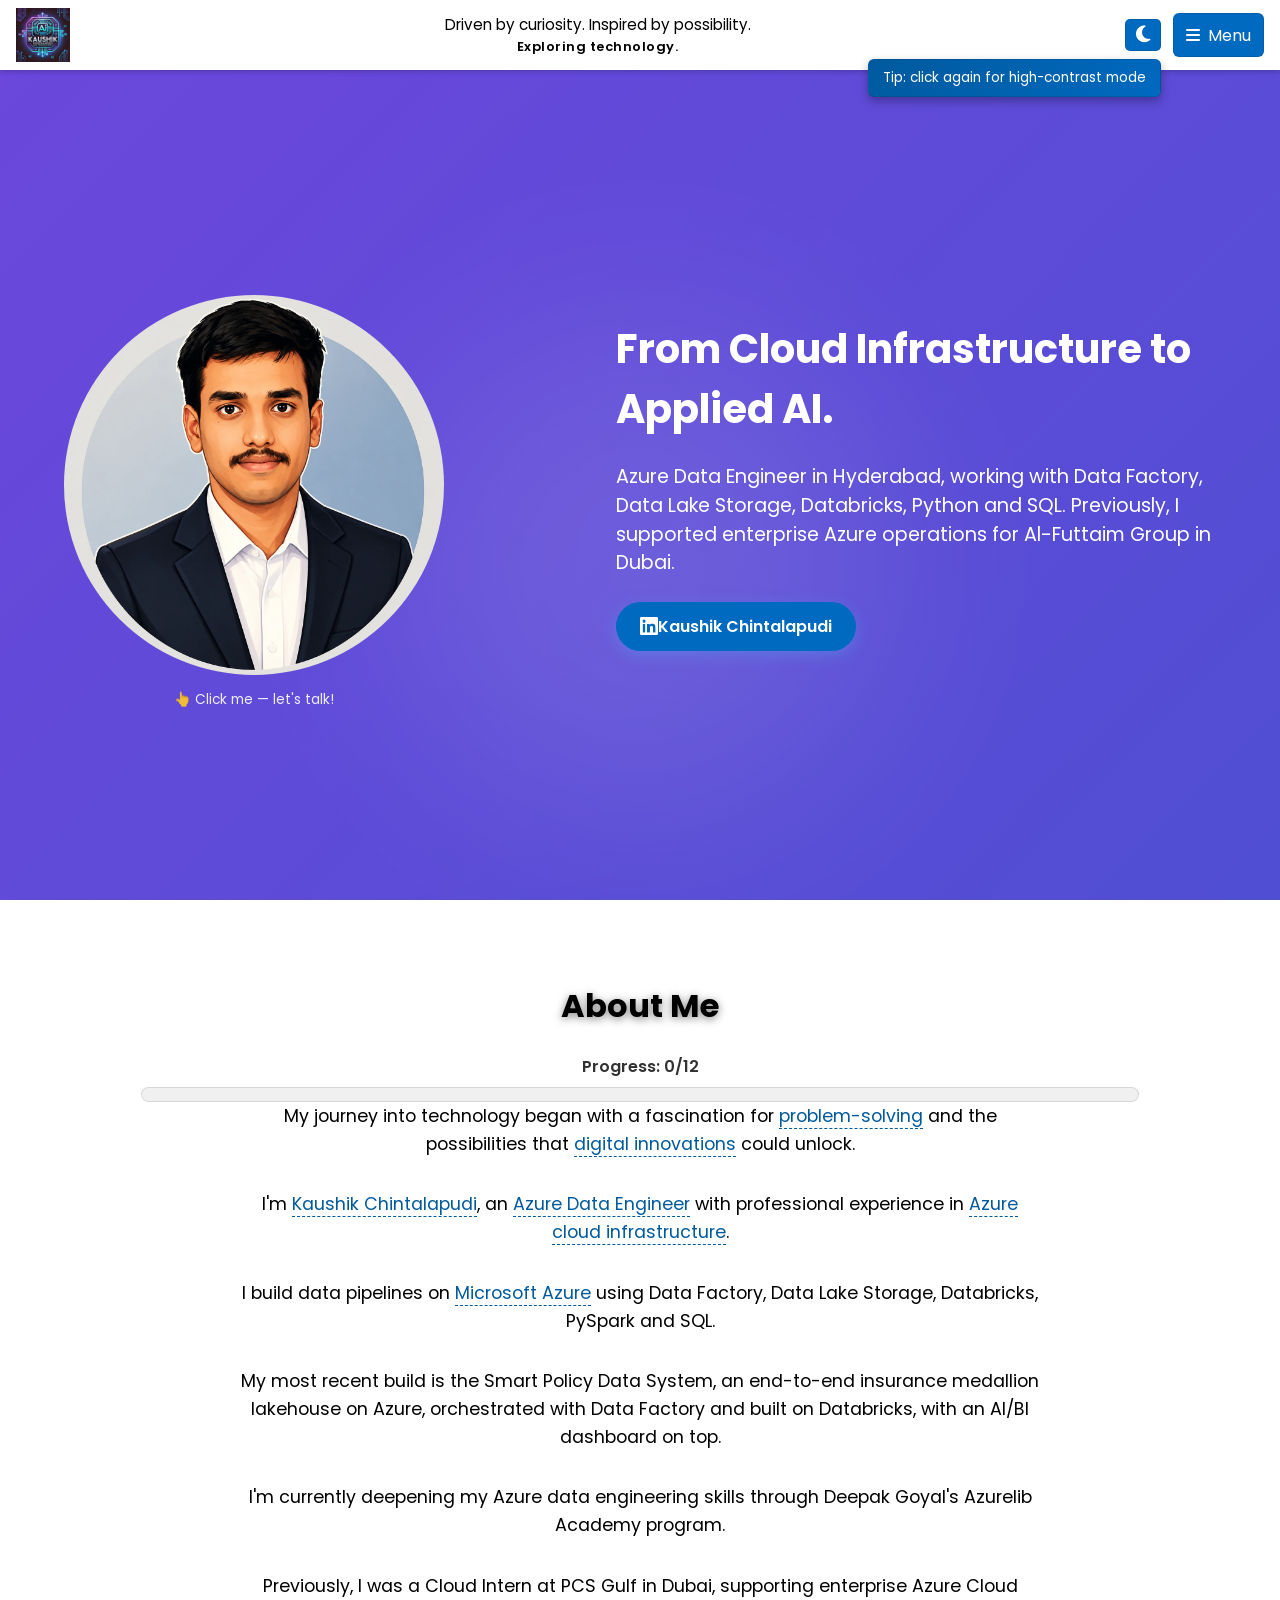
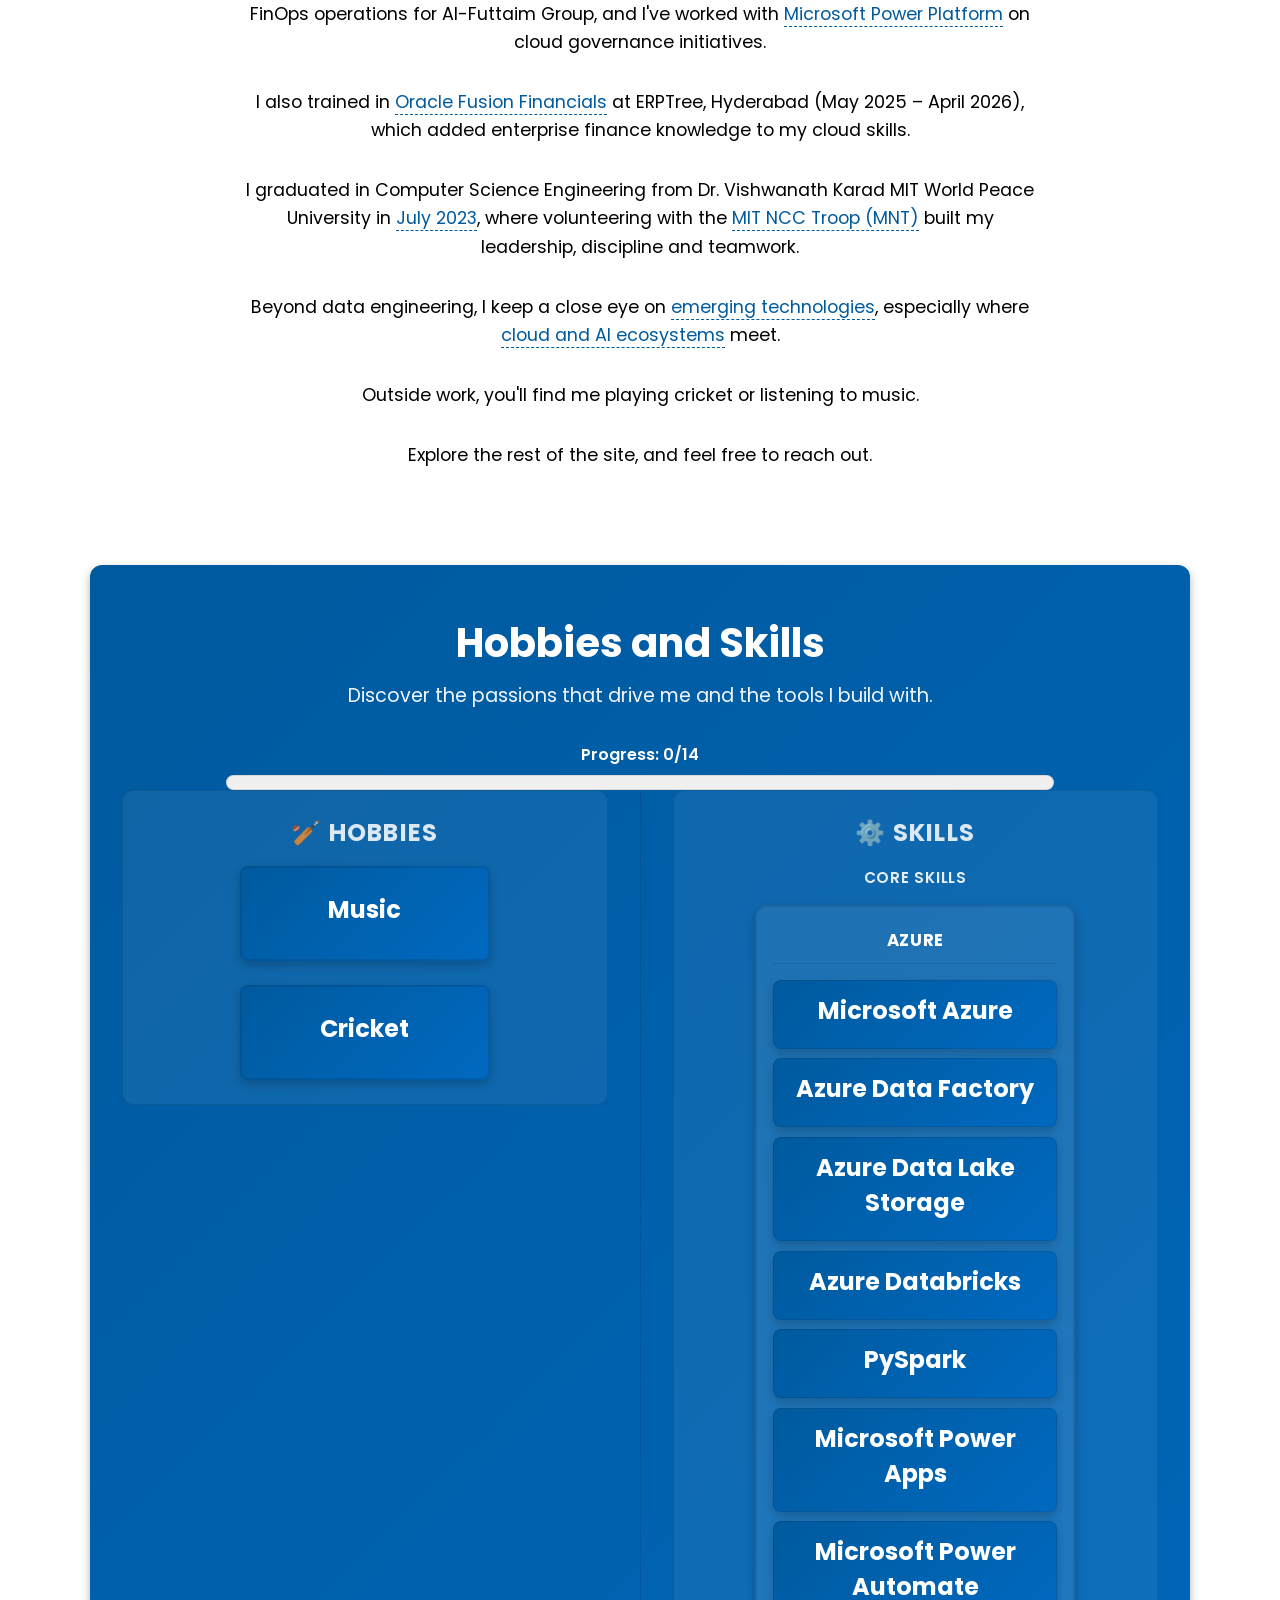
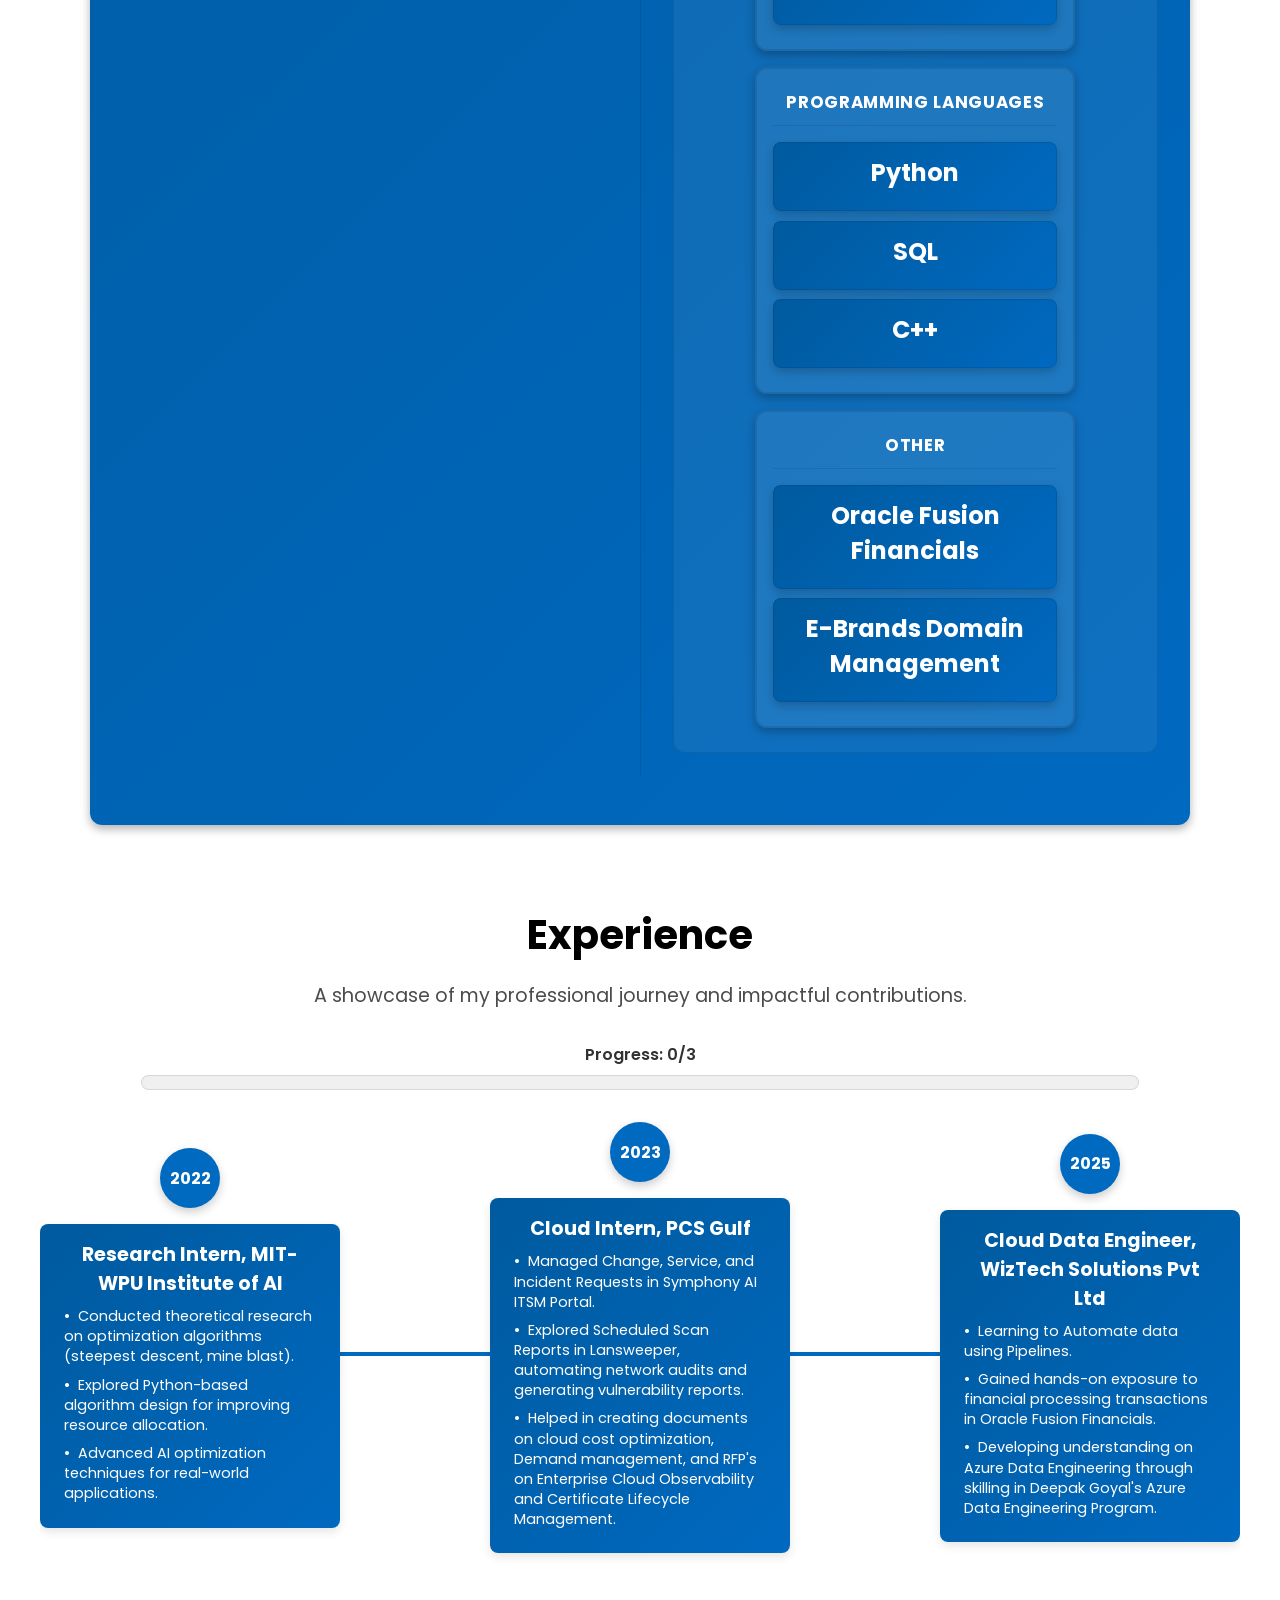
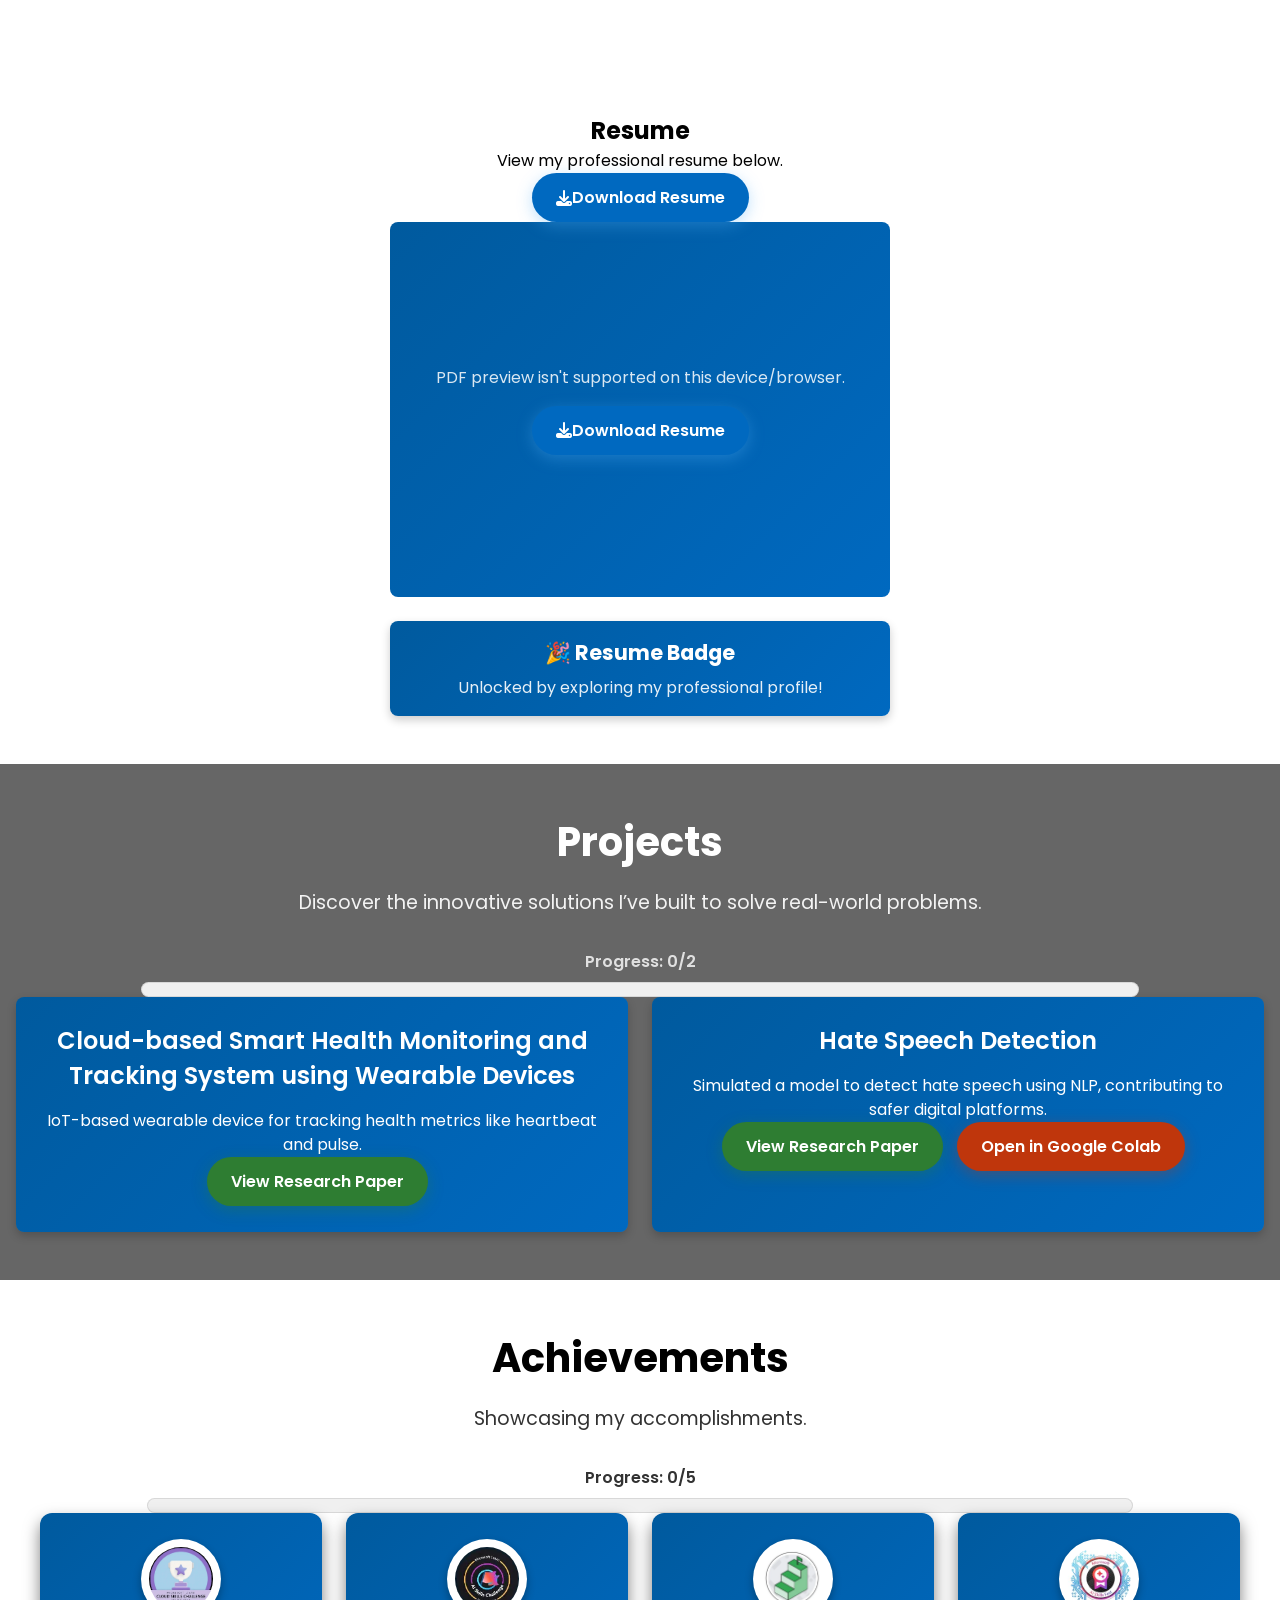
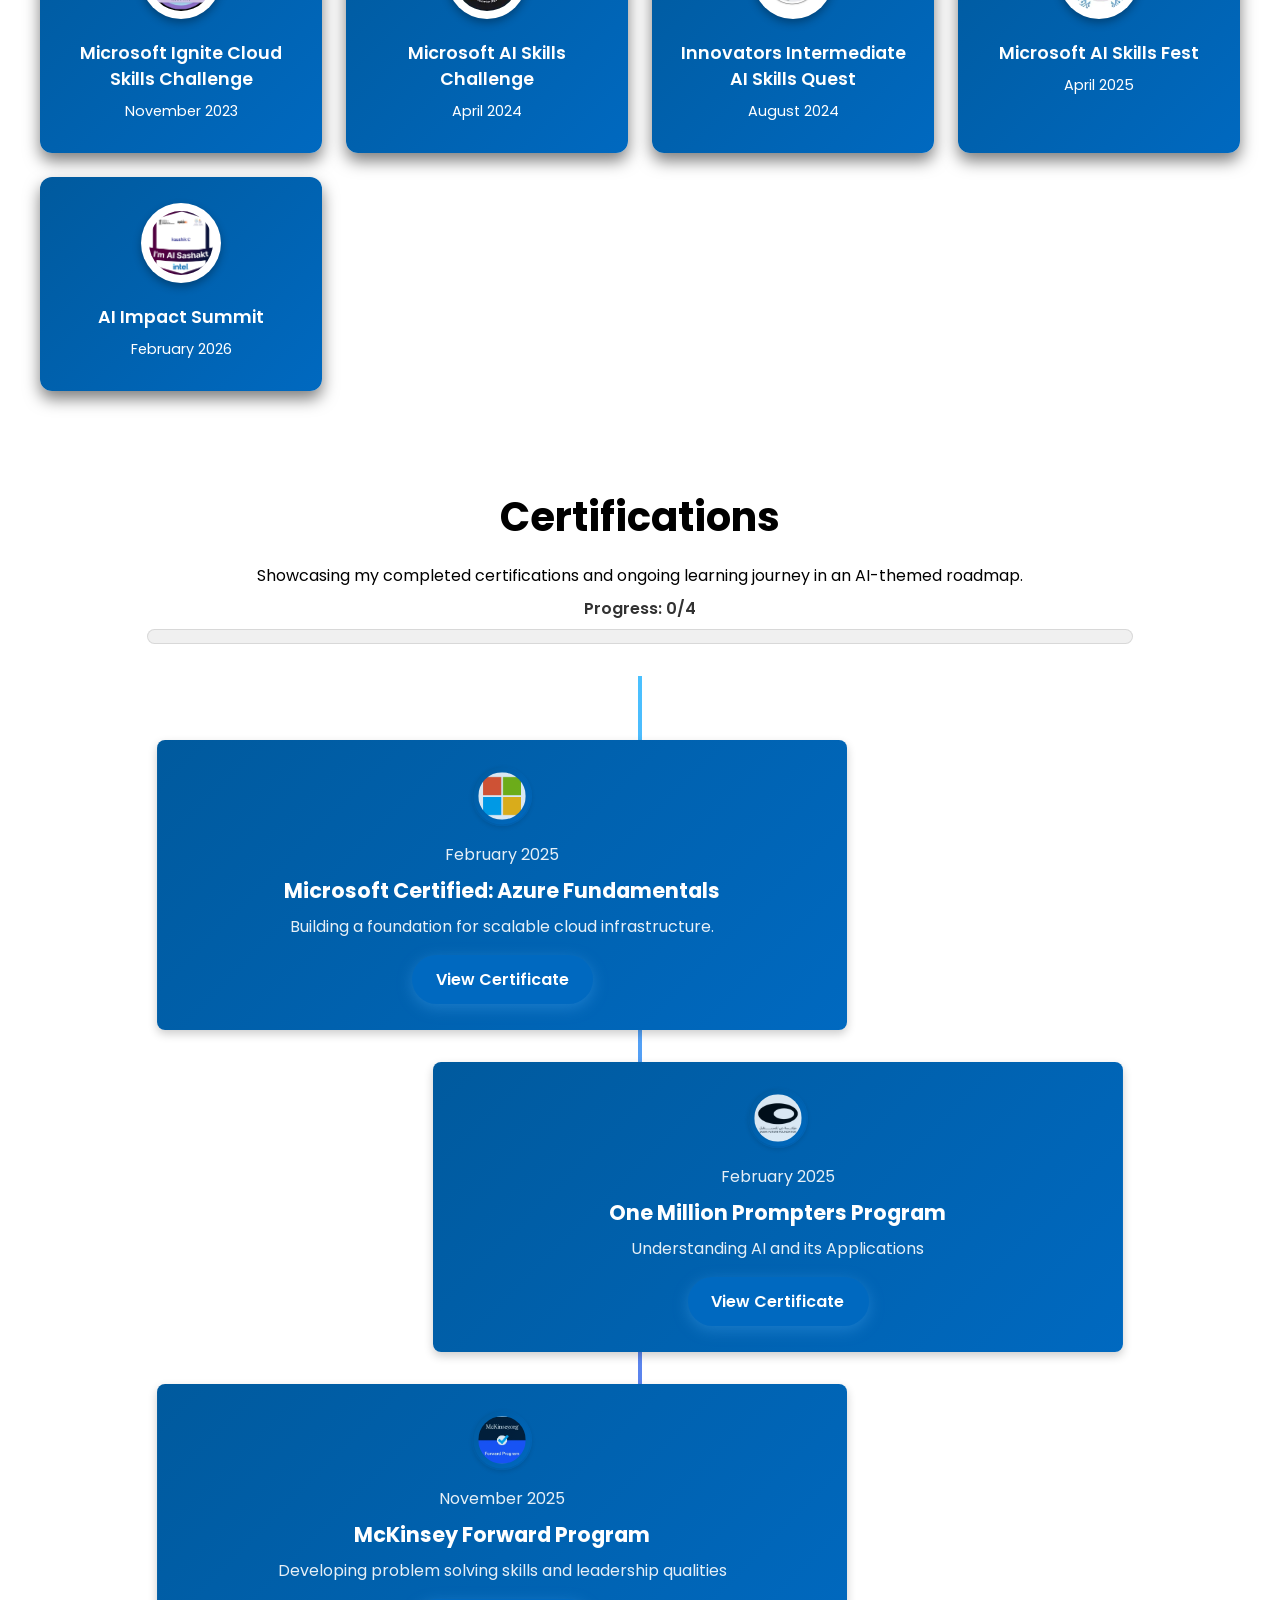
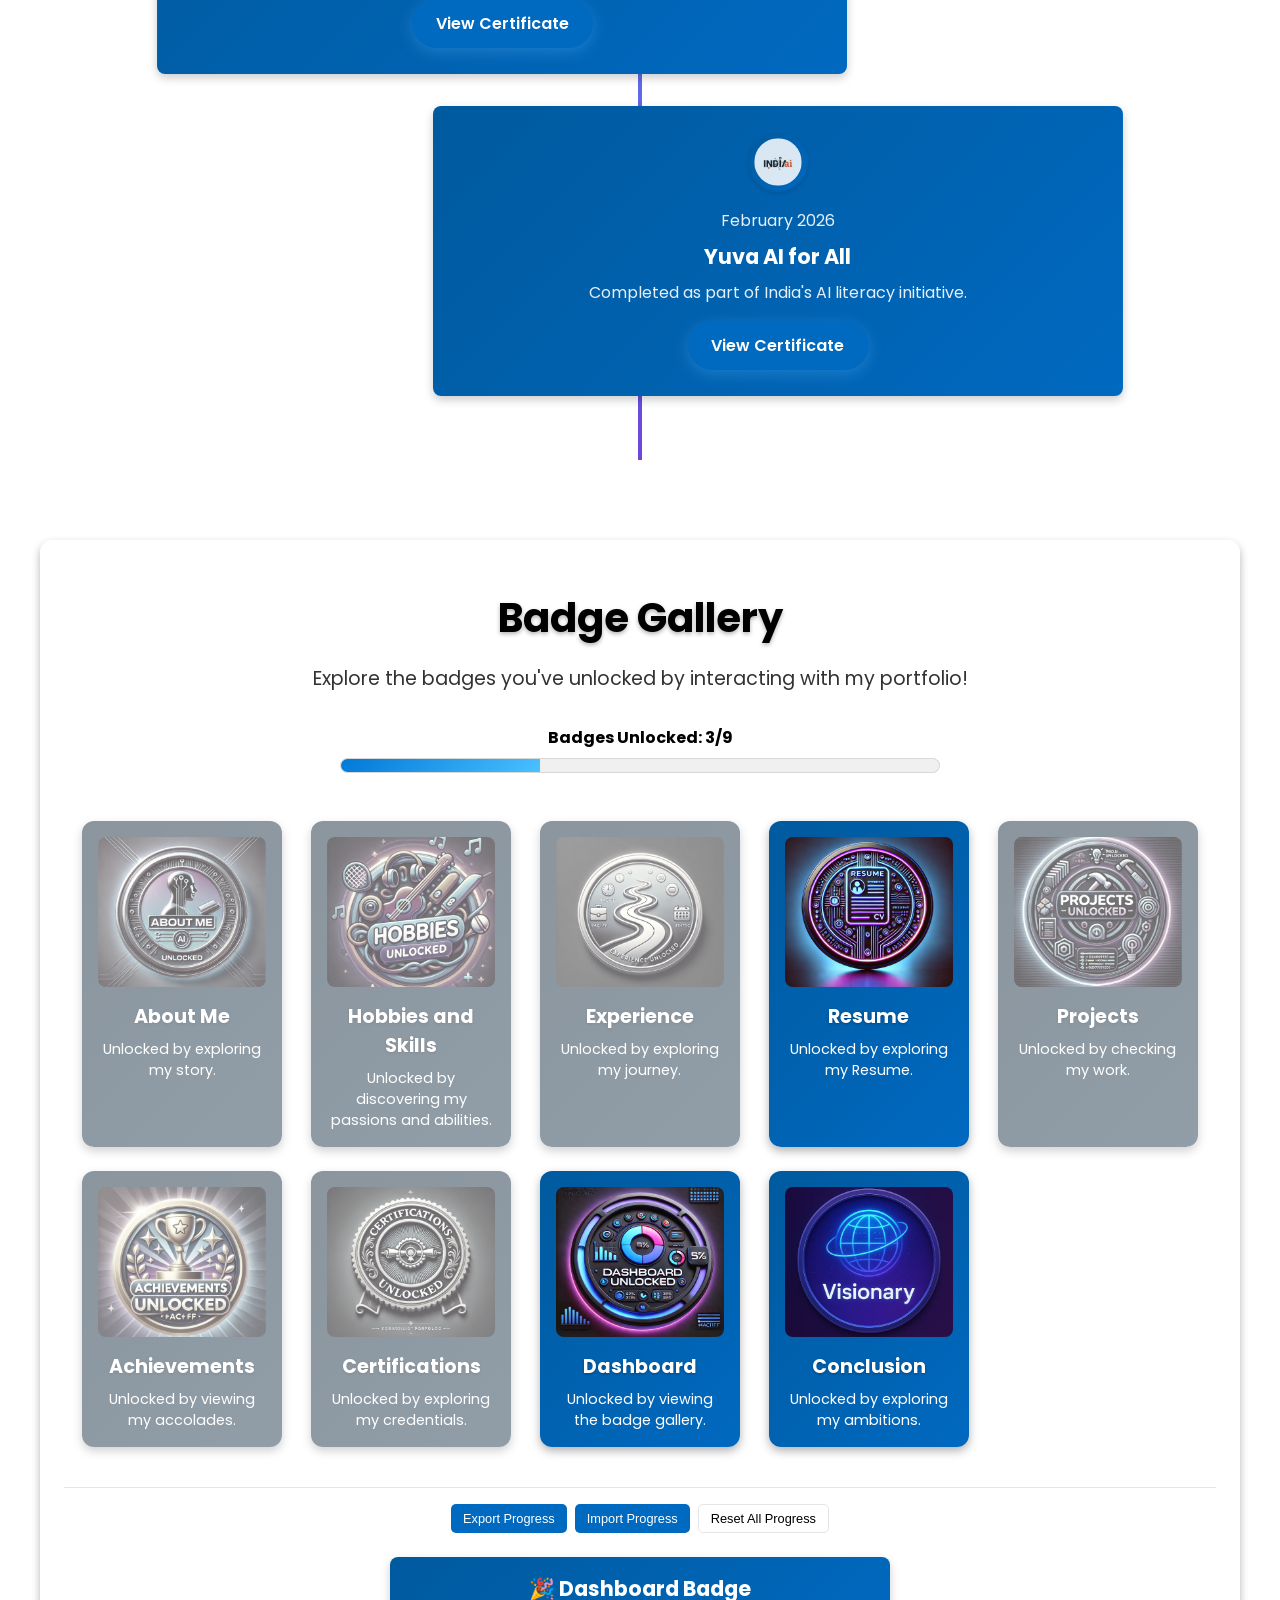
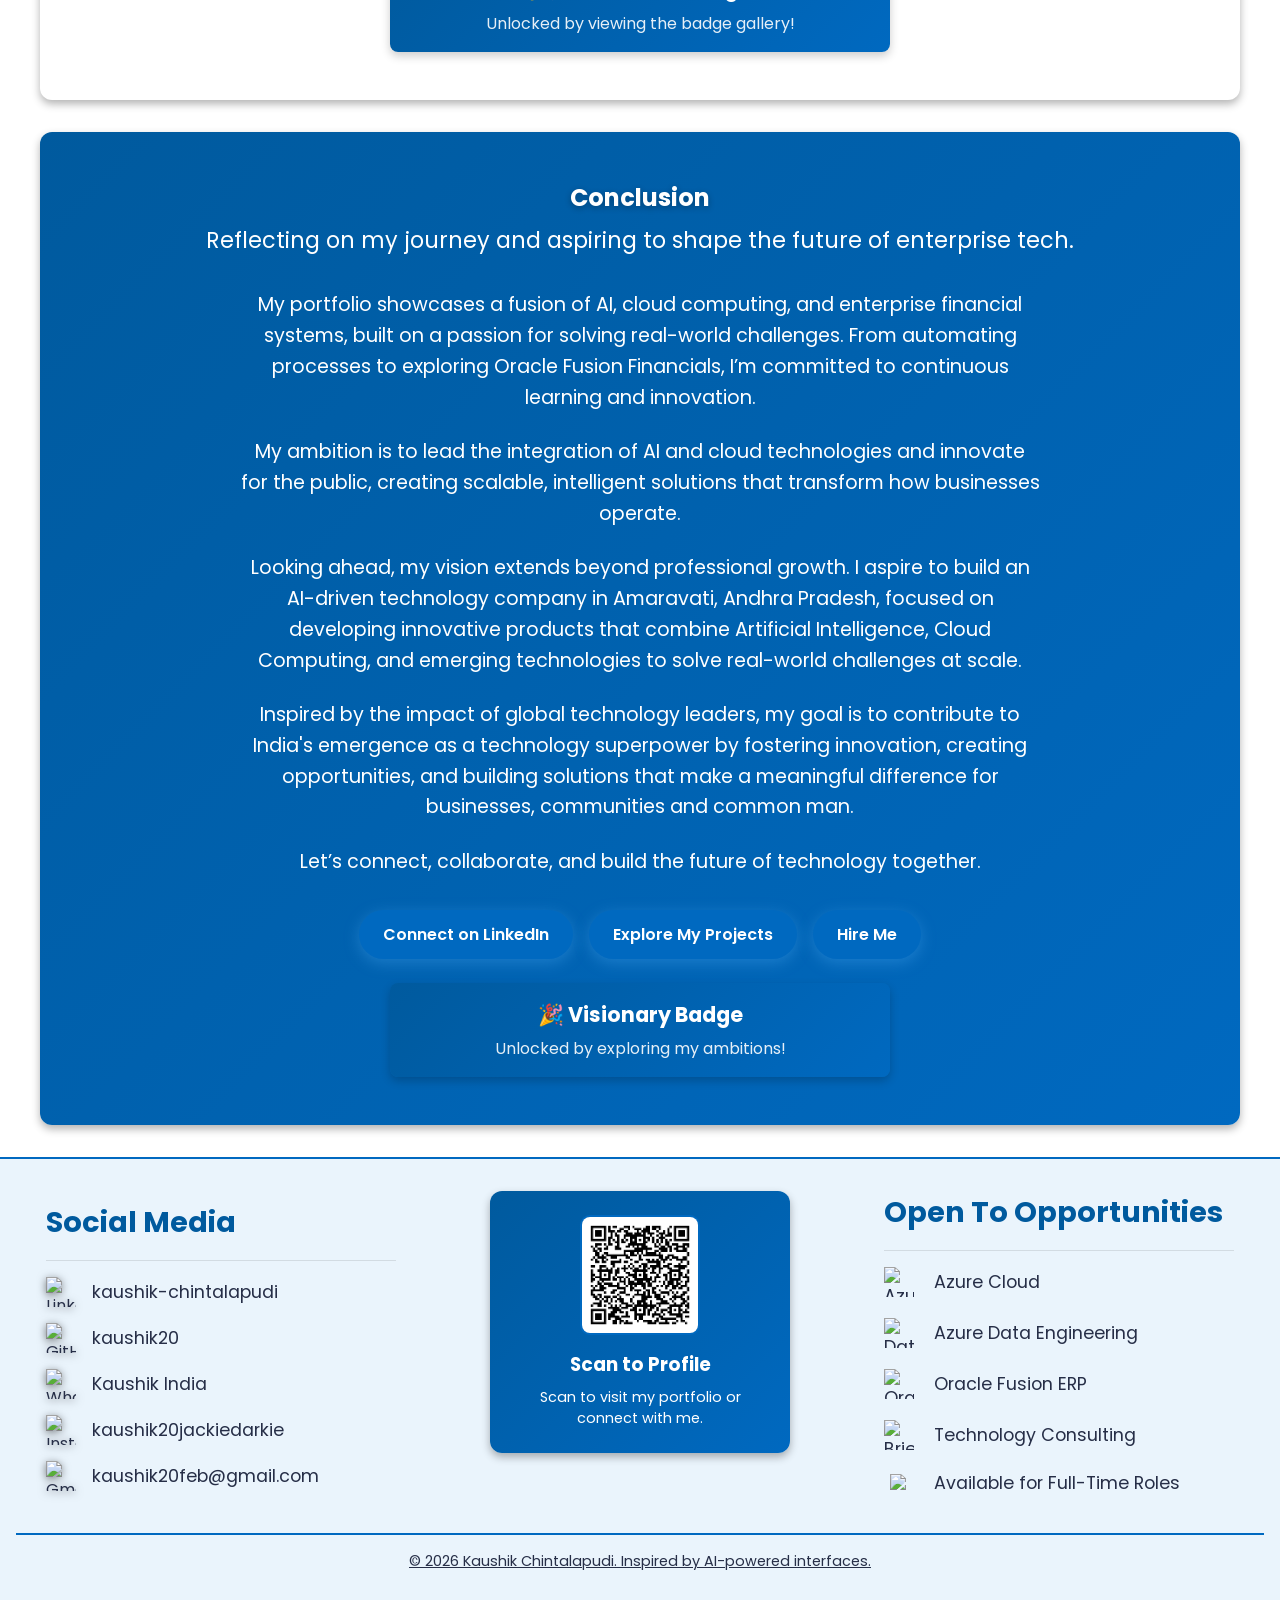
==== commit aaedb0ad: "Revise wording for previous job descriptions Updated text to improve clarity and consistency in the " ====
--- a/index.html
+++ b/index.html
@@ -143,7 +143,7 @@
                <h1>From Cloud Infrastructure to Applied AI.</h1>
                <p>
                   Azure Data Engineer in Hyderabad, working with Data Factory, Data Lake Storage, Databricks, Python and SQL. 
-                  Before that, I supported enterprise Azure operations for Al-Futtaim Group in Dubai.
+                  Previously, I supported enterprise Azure operations for Al-Futtaim Group in Dubai.
                </p>
                <a href="https://www.linkedin.com/in/kaushik-chintalapudi-6b737a1a8" target="_blank" rel="noopener noreferrer" class="hero-linkedin-link" aria-label="Kaushik Chintalapudi on LinkedIn">
                   <i class="fab fa-linkedin" aria-hidden="true"></i>
@@ -160,7 +160,7 @@
          <p>I build data pipelines on <span class="keyword" data-id="about-microsoft-azure" data-tooltip="Microsoft's cloud computing platform" data-action="highlight" tabindex="0" role="button">Microsoft Azure</span> using Data Factory, Data Lake Storage, Databricks, PySpark and SQL.</p>
          <p>My most recent build is the Smart Policy Data System, an end-to-end insurance medallion lakehouse on Azure, orchestrated with Data Factory and built on Databricks, with an AI/BI dashboard on top.</p> 
          <p>I'm currently deepening my Azure data engineering skills through Deepak Goyal's Azurelib Academy program.</p>
-         <p>Before that, I was a Cloud Intern at PCS Gulf in Dubai, supporting enterprise Azure Cloud FinOps operations for Al-Futtaim Group, and I've worked with <span class="keyword" data-id="about-power-platform" data-tooltip="Tools for low-code app development" data-action="open-modal" tabindex="0" role="button">Microsoft Power Platform</span> on cloud governance initiatives.</p> 
+         <p>Previously, I was a Cloud Intern at PCS Gulf in Dubai, supporting enterprise Azure Cloud FinOps operations for Al-Futtaim Group, and I've worked with <span class="keyword" data-id="about-power-platform" data-tooltip="Tools for low-code app development" data-action="open-modal" tabindex="0" role="button">Microsoft Power Platform</span> on cloud governance initiatives.</p> 
          <p>I also trained in <span class="keyword" data-id="about-oracle-fusion" data-tooltip="Oracle Fusion ERP" data-action="highlight" tabindex="0" role="button">Oracle Fusion Financials</span> at ERPTree, Hyderabad (May 2025 – April 2026), which added enterprise finance knowledge to my cloud skills.</p>
          <p>I graduated in Computer Science Engineering from Dr. Vishwanath Karad MIT World Peace University in <span class="keyword" data-id="about-july-2023" data-tooltip="The milestone in July 2023" data-action="open-modal" tabindex="0" role="button">July 2023</span>, where volunteering with the <span class="keyword" data-id="about-mit-ncc" data-tooltip="MIT National Cadet Corps" data-action="highlight" tabindex="0" role="button">MIT NCC Troop (MNT)</span> built my leadership, discipline and teamwork.</p>
          <p>Beyond data engineering, I keep a close eye on <span class="keyword" data-id="about-emerging-technologies" data-tooltip="Innovations like AI, blockchain, and IoT" data-action="scroll-to" data-target="hobbies_skills" tabindex="0" role="button">emerging technologies</span>, especially where <span class="keyword" data-id="about-cloud-ai-ecosystems" data-tooltip="Cloud and AI environments driving innovation" data-action="scroll-to" data-target="projects" tabindex="0" role="button">cloud and AI ecosystems</span> meet.</p>
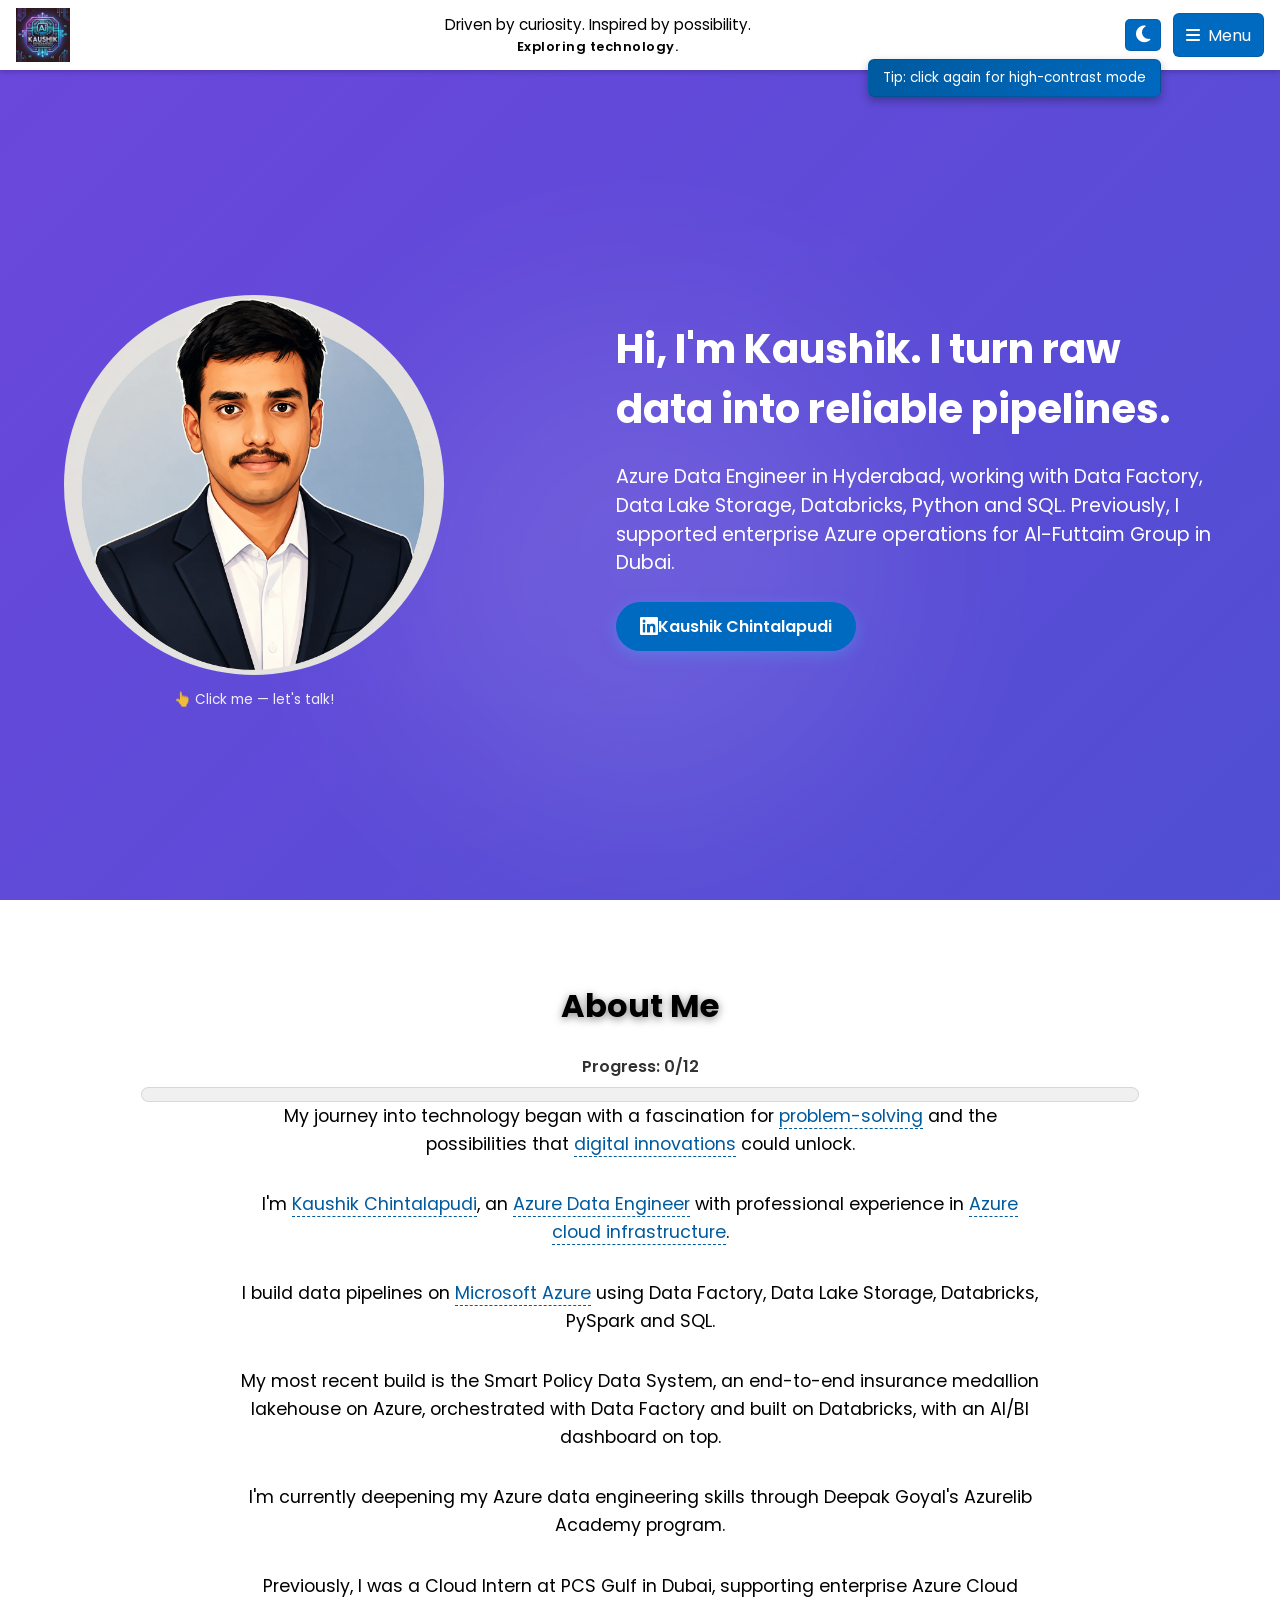
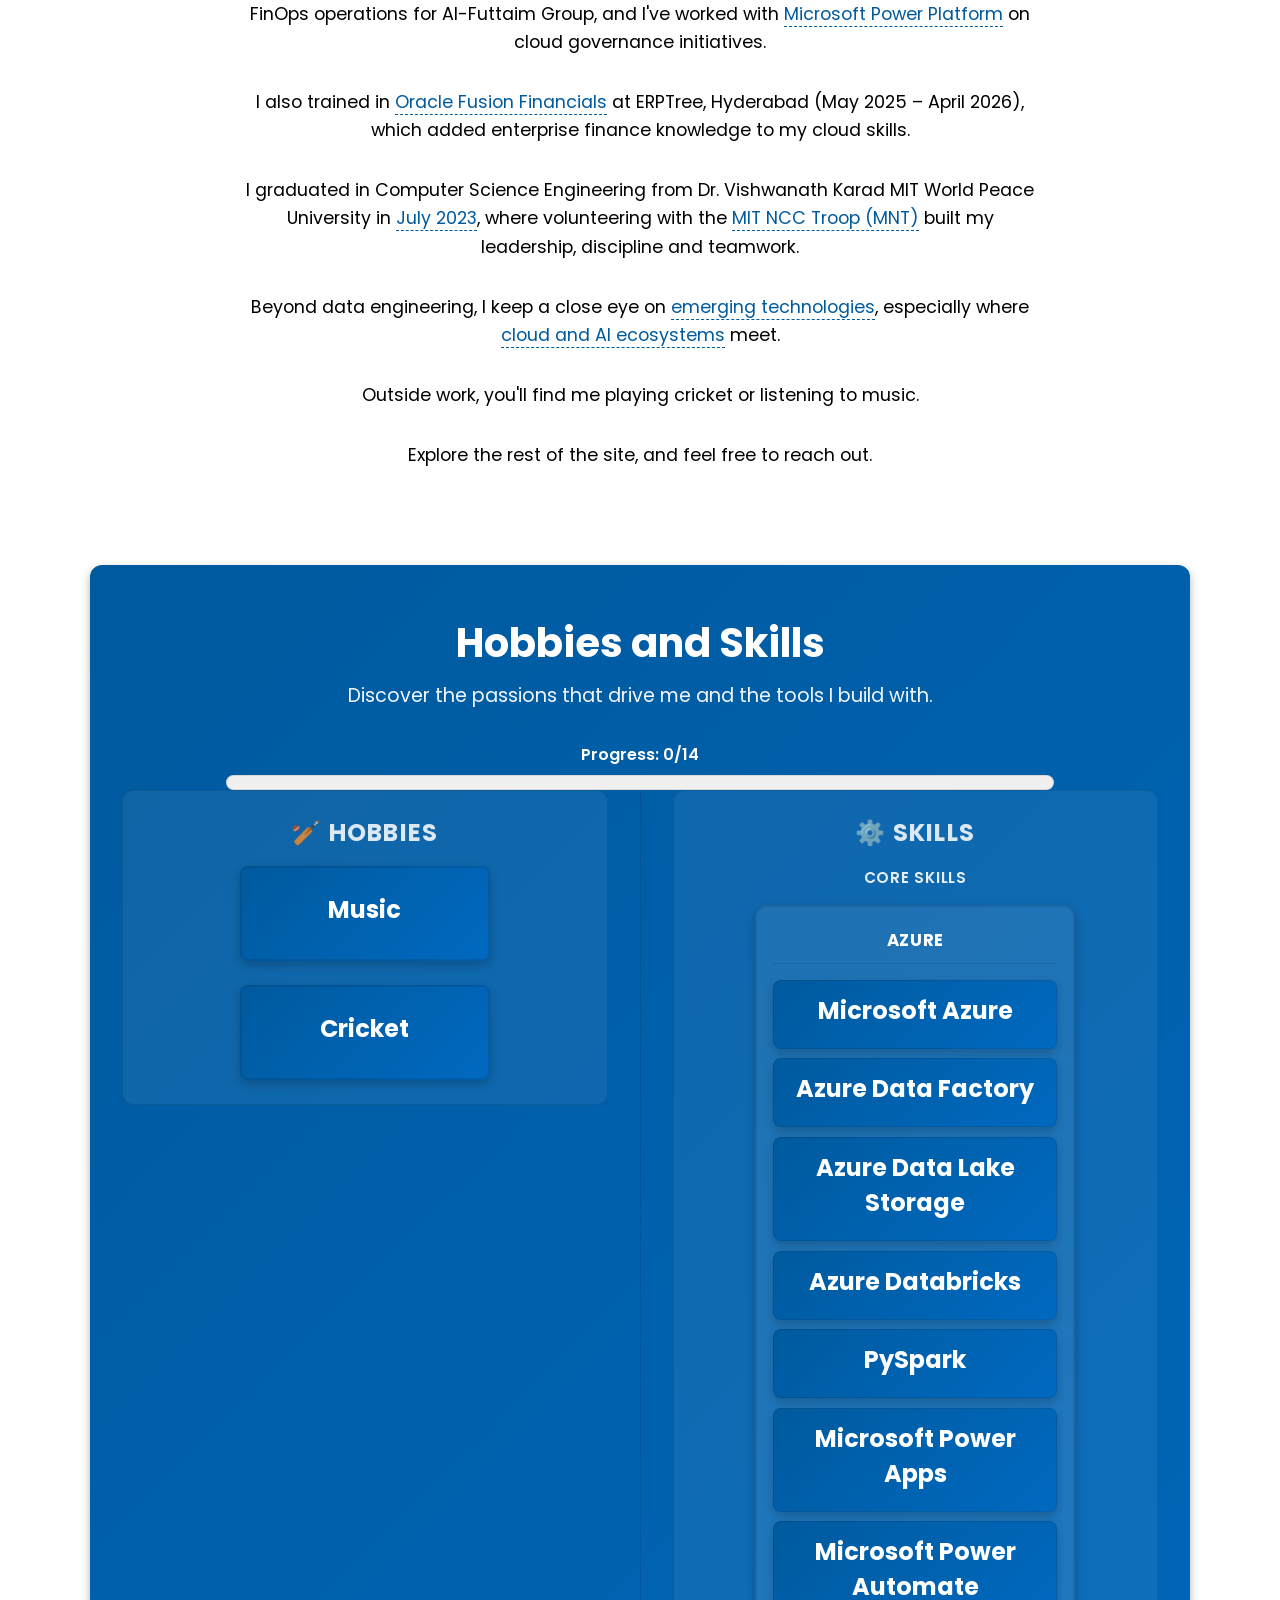
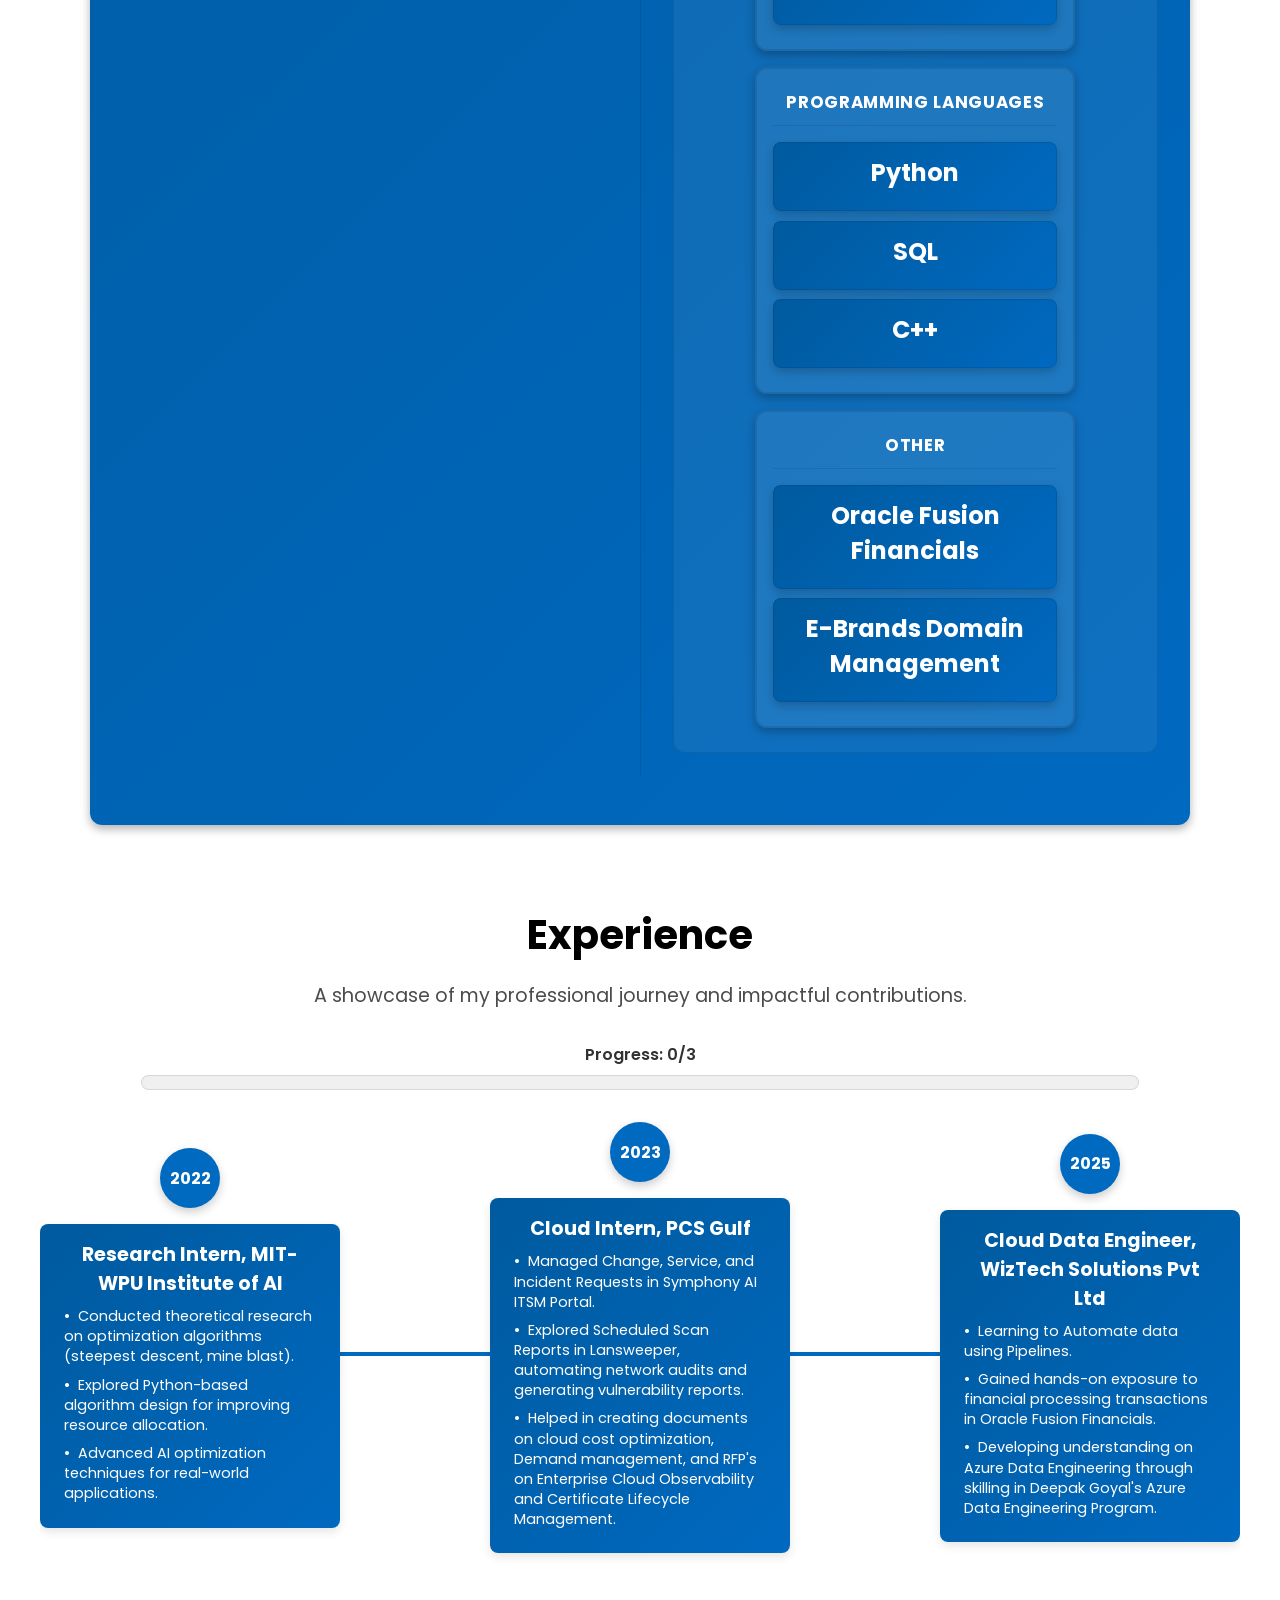
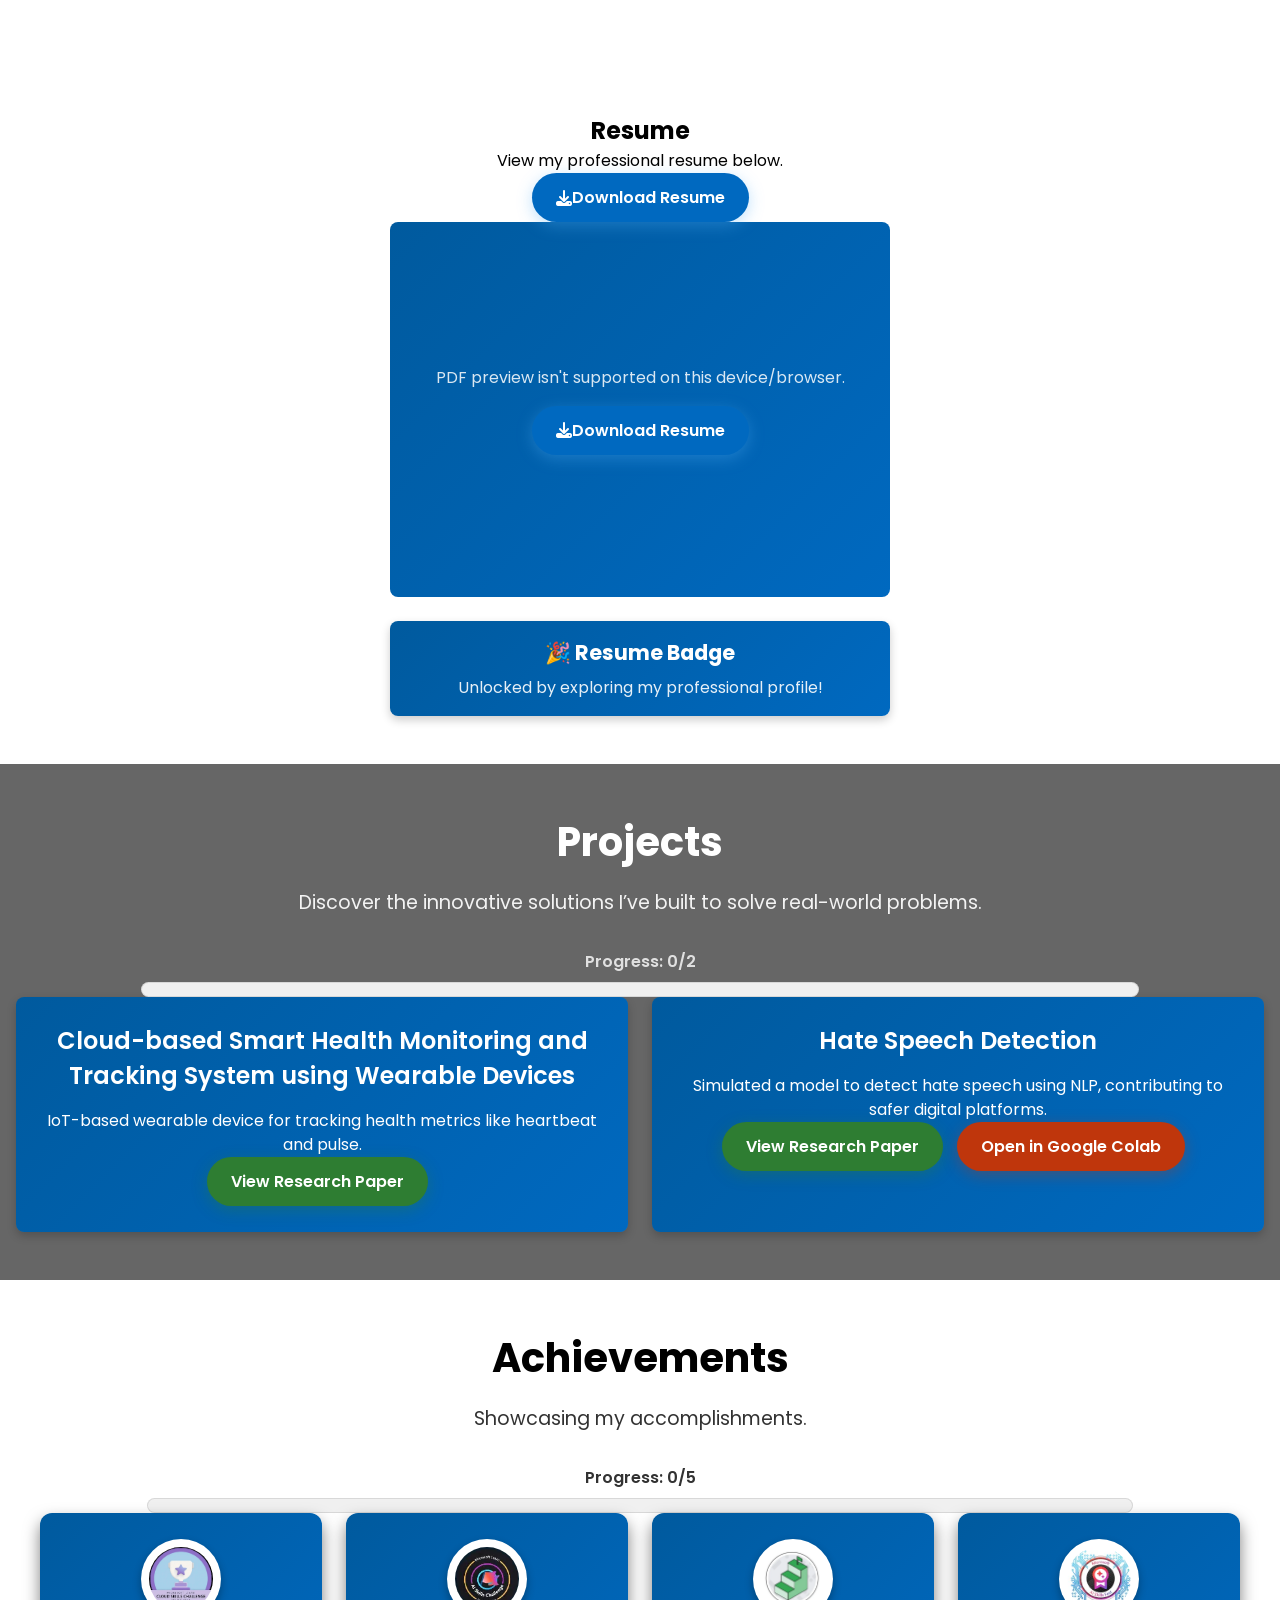
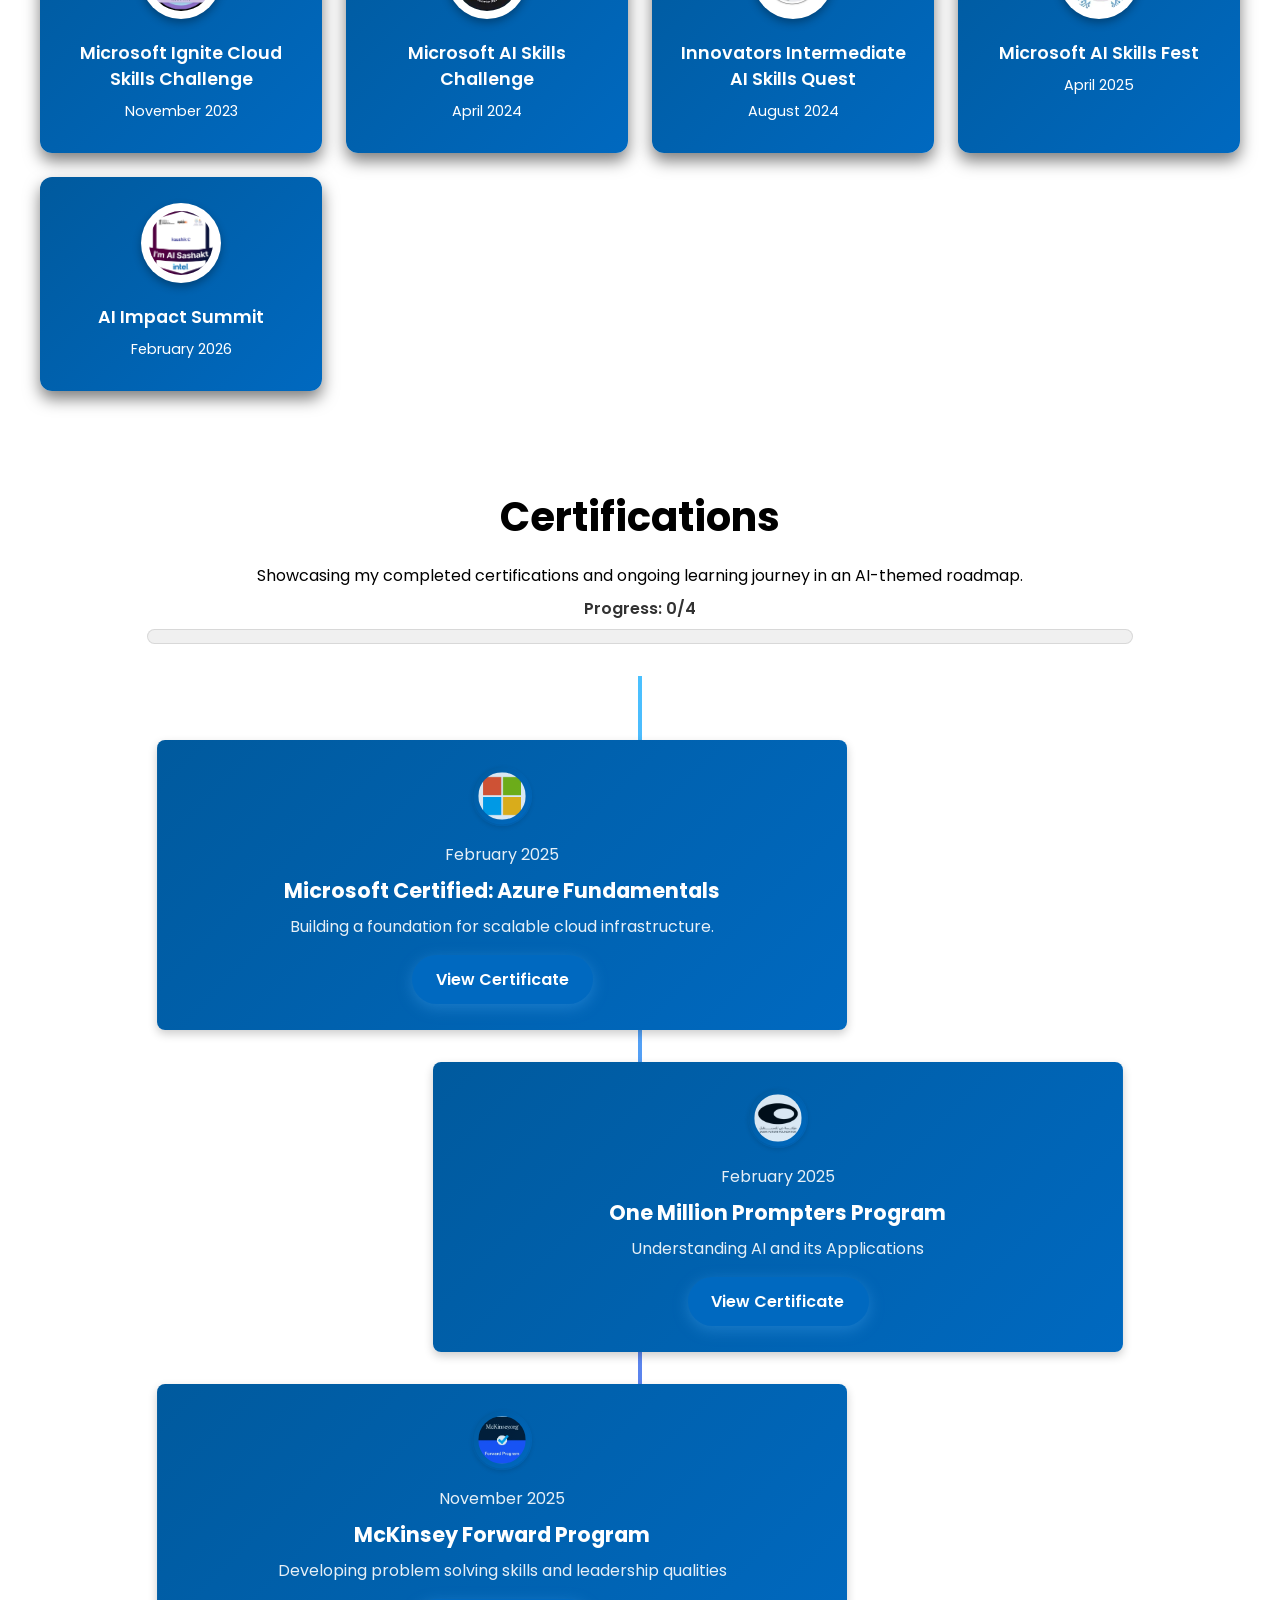
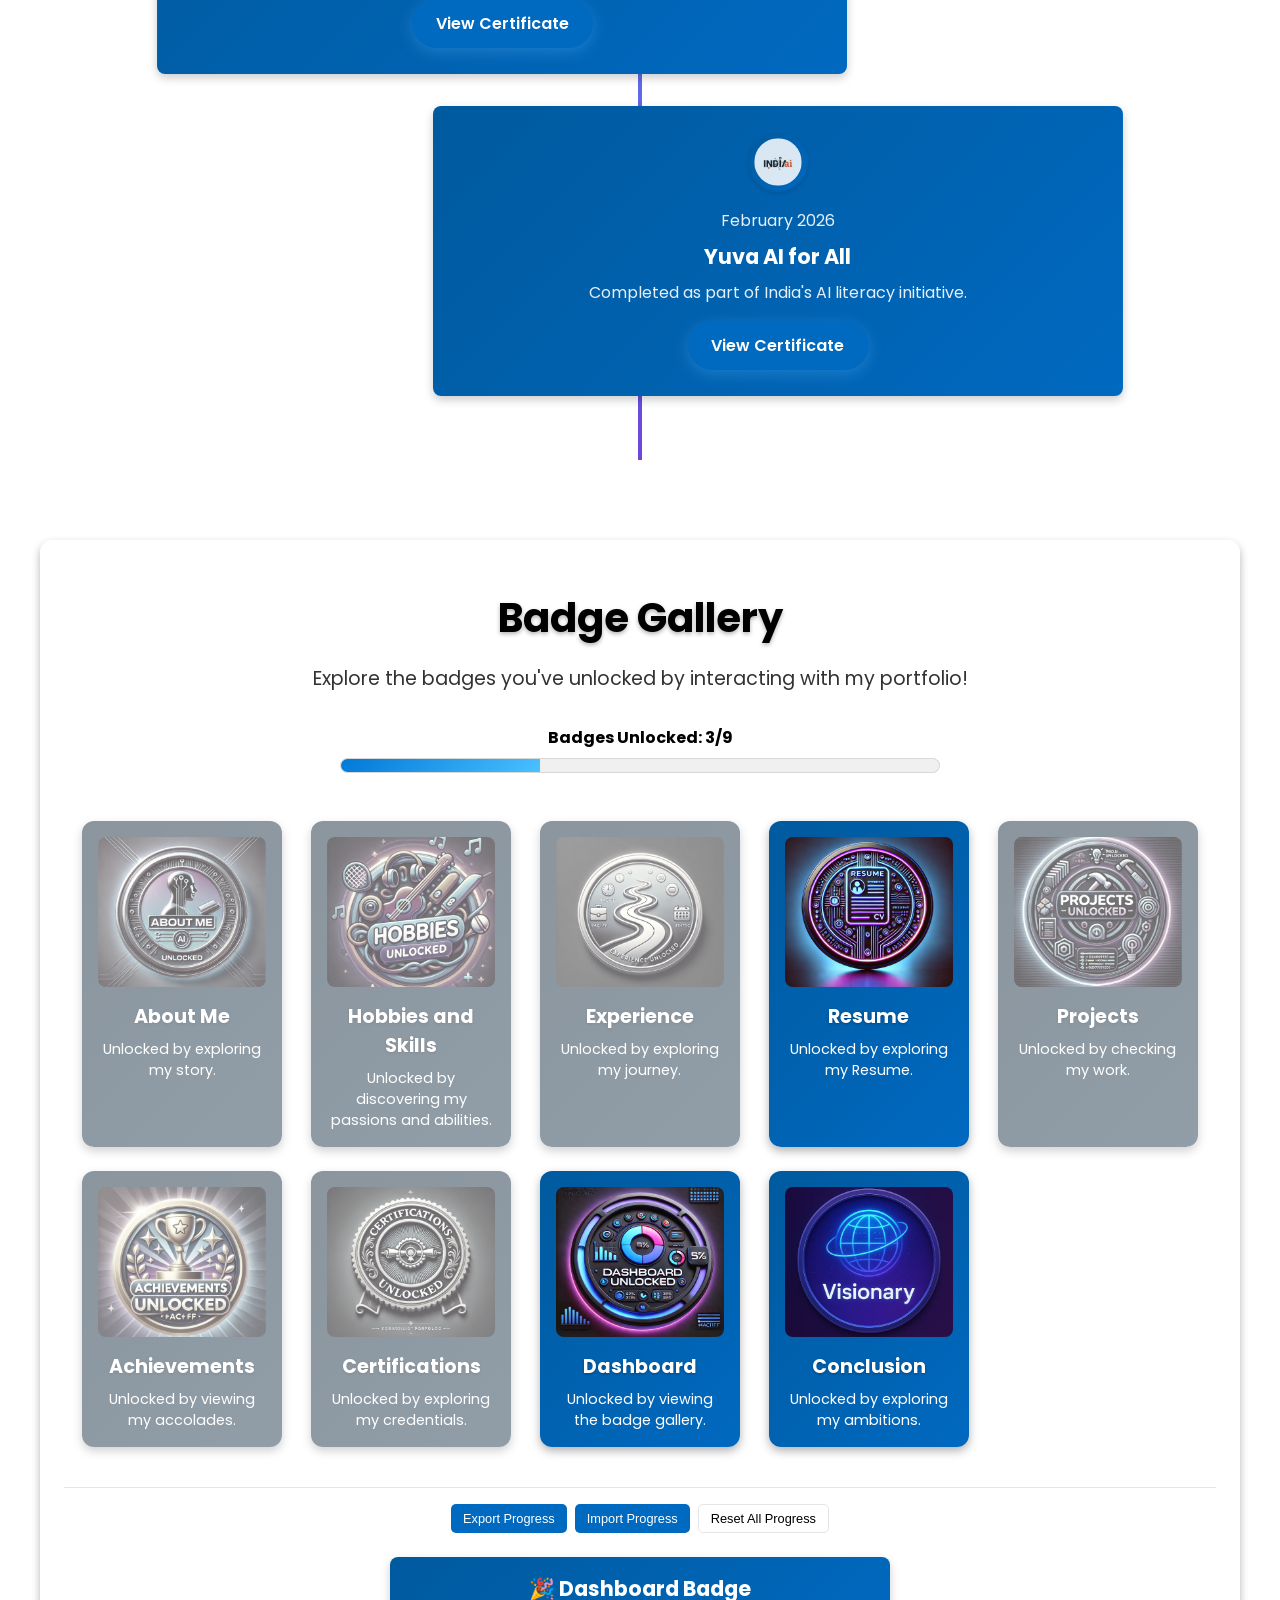
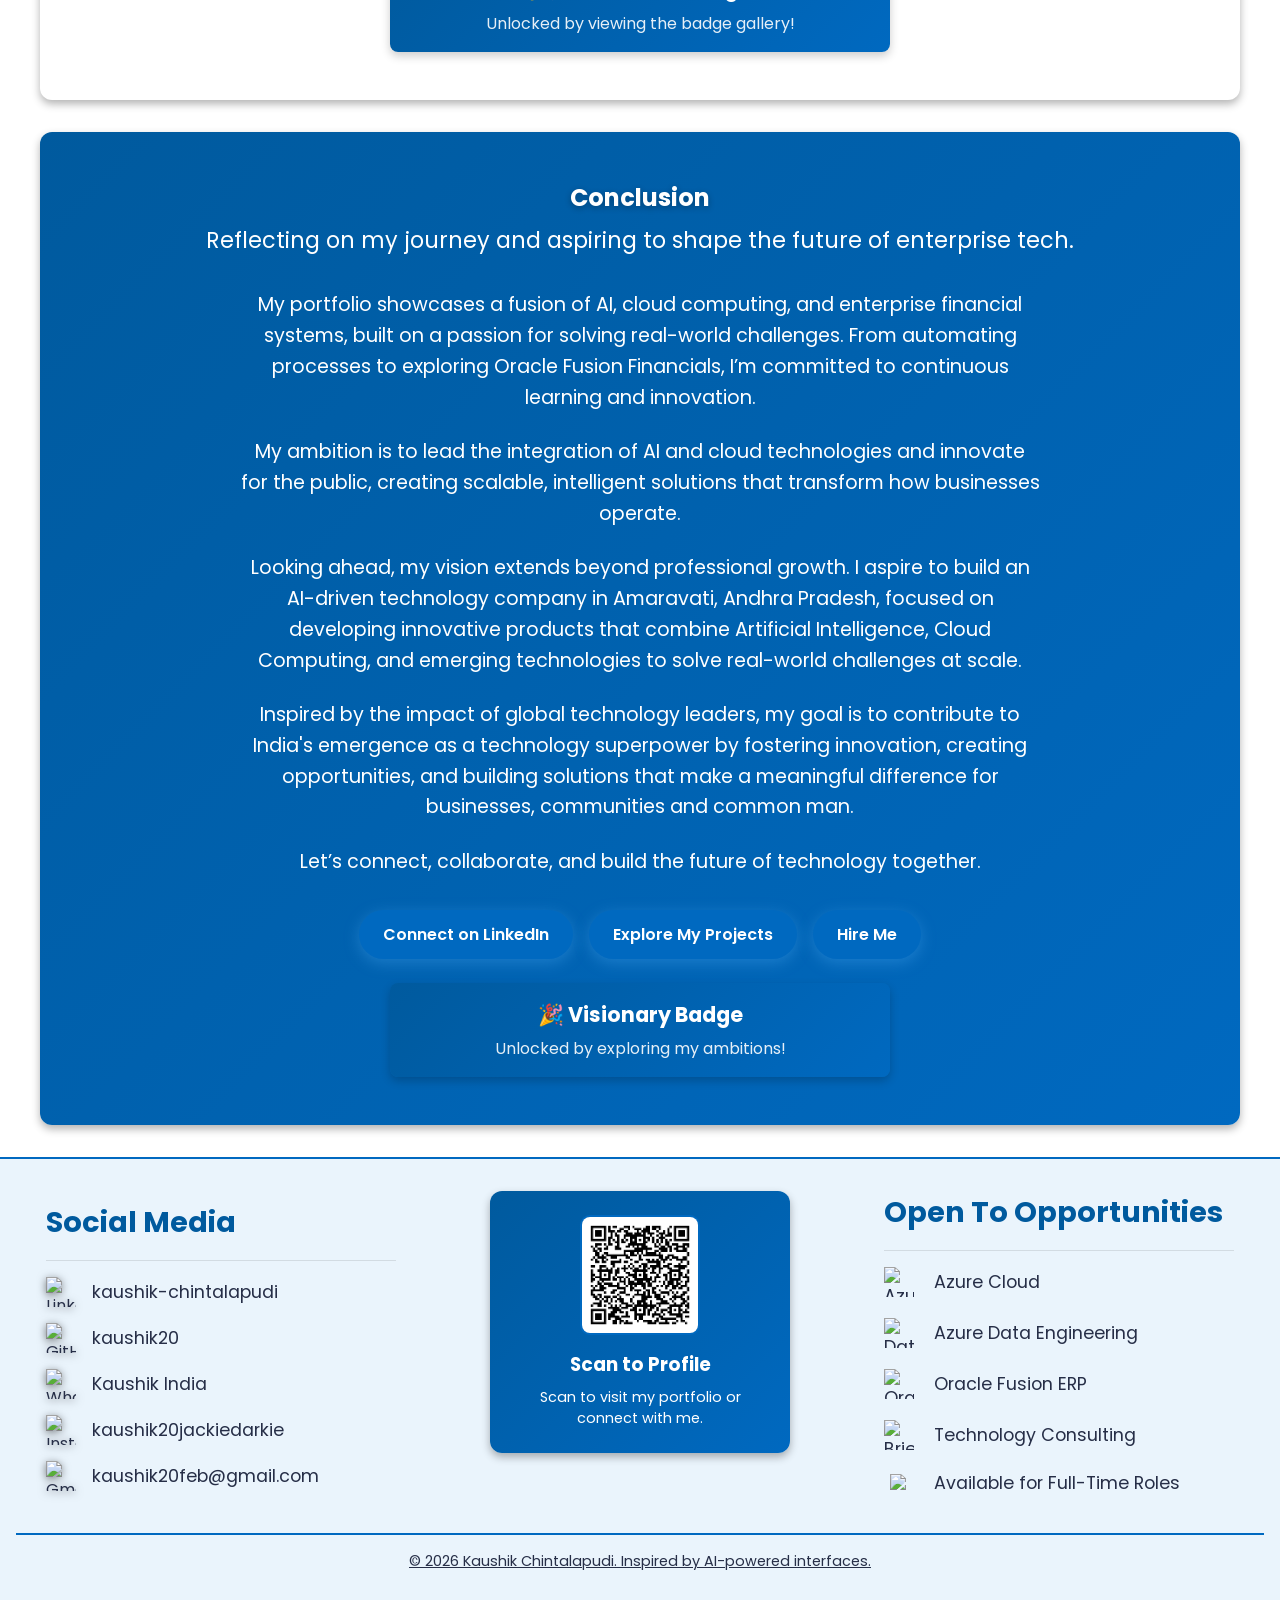
==== commit a36f831a: "Update meta tags and job title in index.html Updated Twitter card meta tag to summary and changed jo" ====
--- a/index.html
+++ b/index.html
@@ -30,7 +30,7 @@
    <meta property="og:image:width" content="1254" />
    <meta property="og:image:height" content="1254" />
    <meta property="og:image:alt" content="Portrait of Kaushik Chintalapudi" />
-   <meta name="twitter:card" content="summary_large_image" />
+   <meta name="twitter:card" content="summary" />
    <title>Kaushik Chintalapudi | Azure Data Engineer</title>
    <link rel="canonical" href="https://kaushik20.github.io/kaushik_chintalapudi.20.github.io/" />
    <link rel="icon" type="image/webp" href="Images/dall_e_Favicon_Logo.webp">
@@ -46,7 +46,7 @@
       "name": "Kaushik Chintalapudi",
       "url": "https://kaushik20.github.io/kaushik_chintalapudi.20.github.io/",
       "image": "https://kaushik20.github.io/kaushik_chintalapudi.20.github.io/Images/Kaushik.jpg",
-      "jobTitle": "Cloud Data Engineer",
+      "jobTitle": "Azure Data Engineer",
       "description": "Azure Data Engineer with Oracle Fusion Financials experience.",
       "email": "kaushik20feb@gmail.com",
       "sameAs": ["https://www.linkedin.com/in/kaushik-chintalapudi-6b737a1a8", "https://github.com/kaushik20", "https://instagram.com/kaushik20jackiedarkie"],
@@ -88,7 +88,7 @@
       "@type":"WebSite",
       "name":"Kaushik Chintalapudi Portfolio",
       "url":"https://kaushik20.github.io/kaushik_chintalapudi.20.github.io/",
-      "description":"Portfolio of Kaushik Chintalapudi showcasing Azure Cloud, AI, Oracle Fusion Financials and technology projects."
+      "description":"Portfolio of Kaushik Chintalapudi, Azure Data Engineer, showcasing data engineering projects, cloud experience and certifications."
       }
    </script>
    <link rel="stylesheet" href="style.css">
@@ -140,7 +140,7 @@
                </div>
             </div>
             <div class="hero-content">
-               <h1>From Cloud Infrastructure to Applied AI.</h1>
+               <h1>Hi, I'm Kaushik. I turn raw data into reliable pipelines.</h1>
                <p>
                   Azure Data Engineer in Hyderabad, working with Data Factory, Data Lake Storage, Databricks, Python and SQL. 
                   Previously, I supported enterprise Azure operations for Al-Futtaim Group in Dubai.
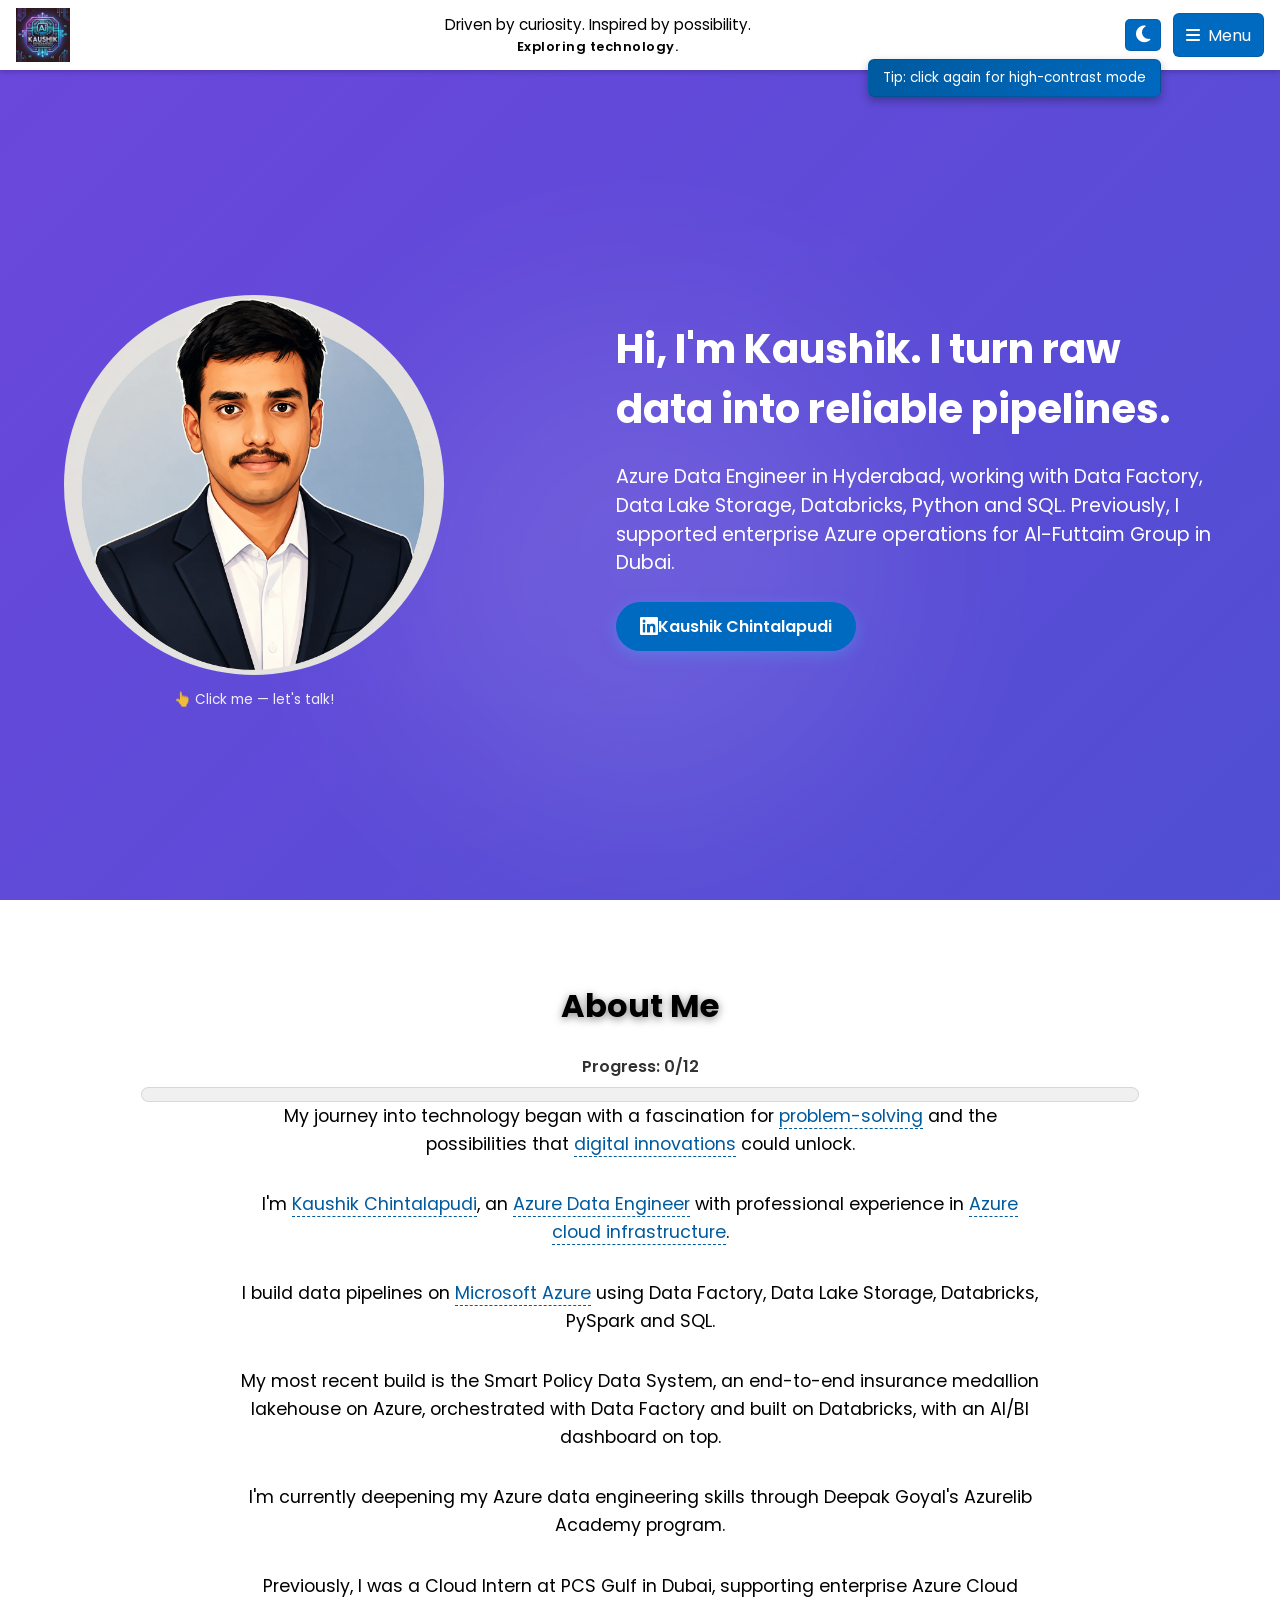
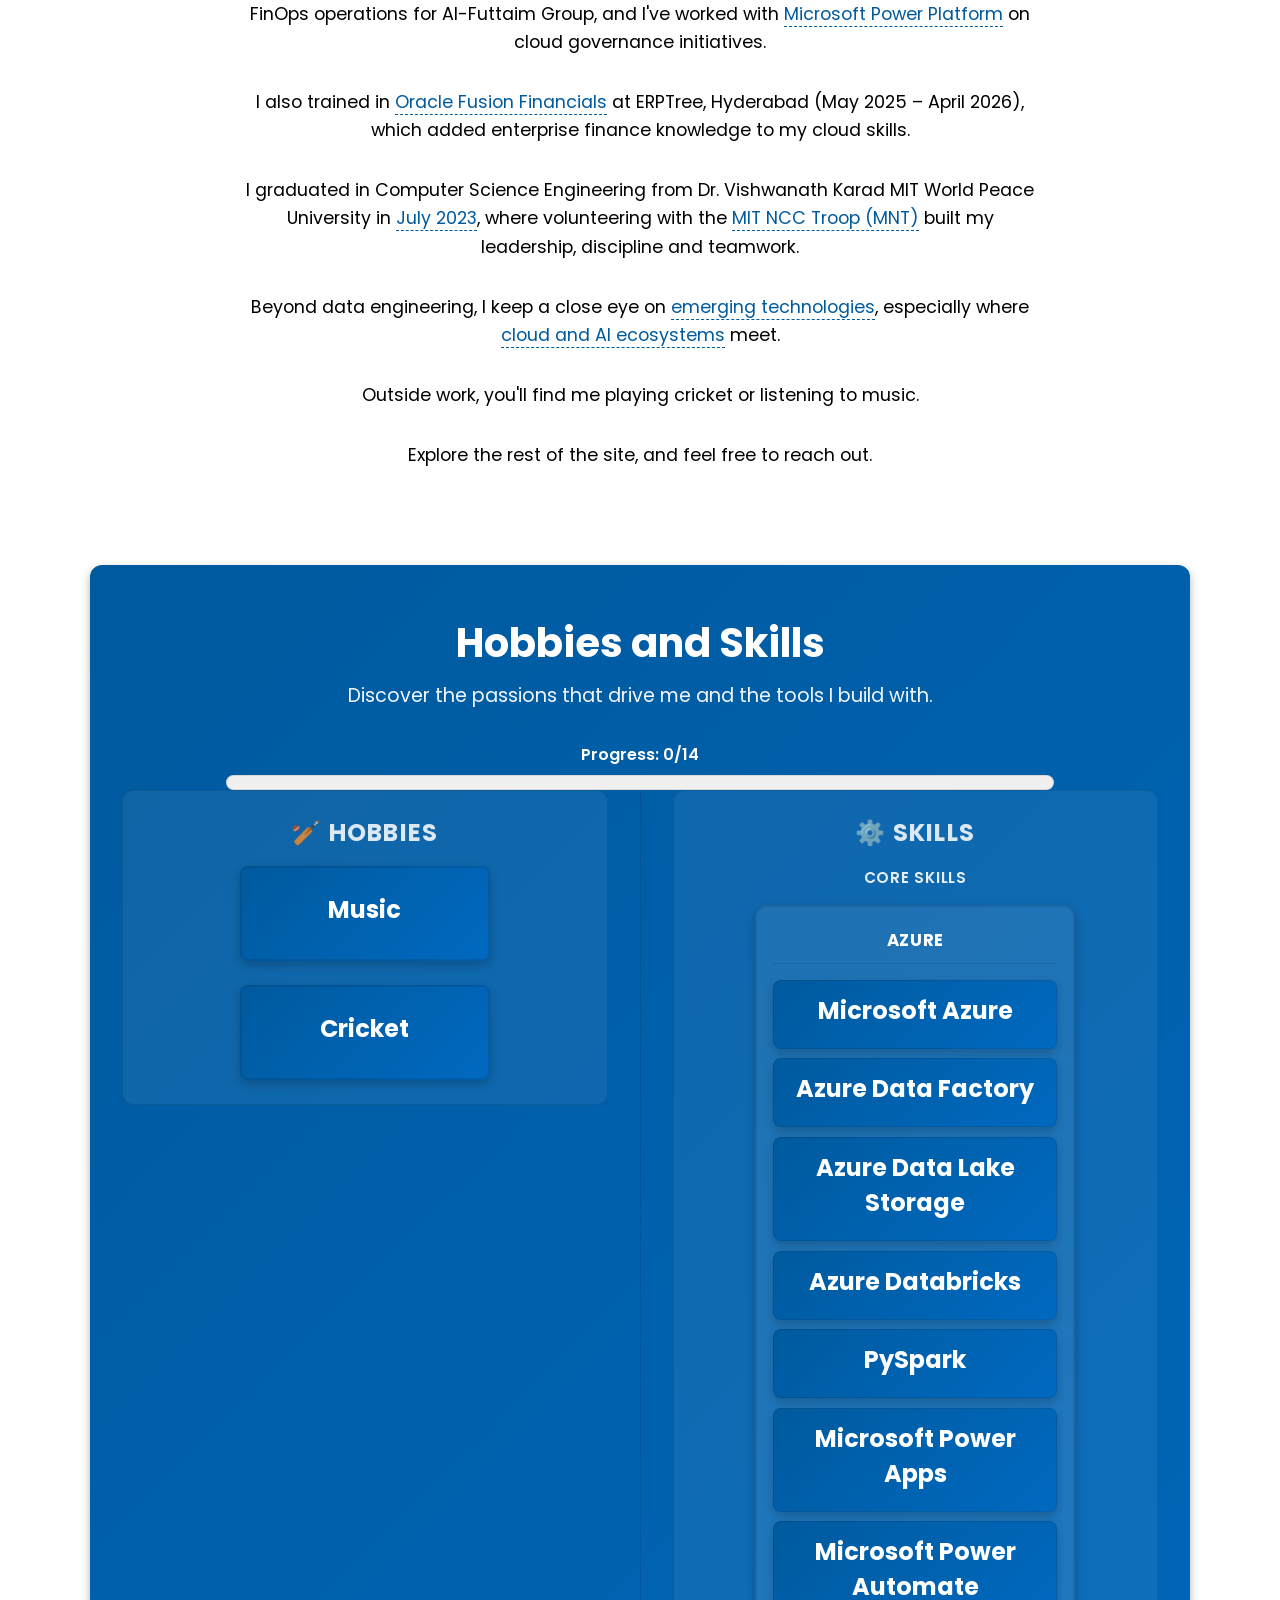
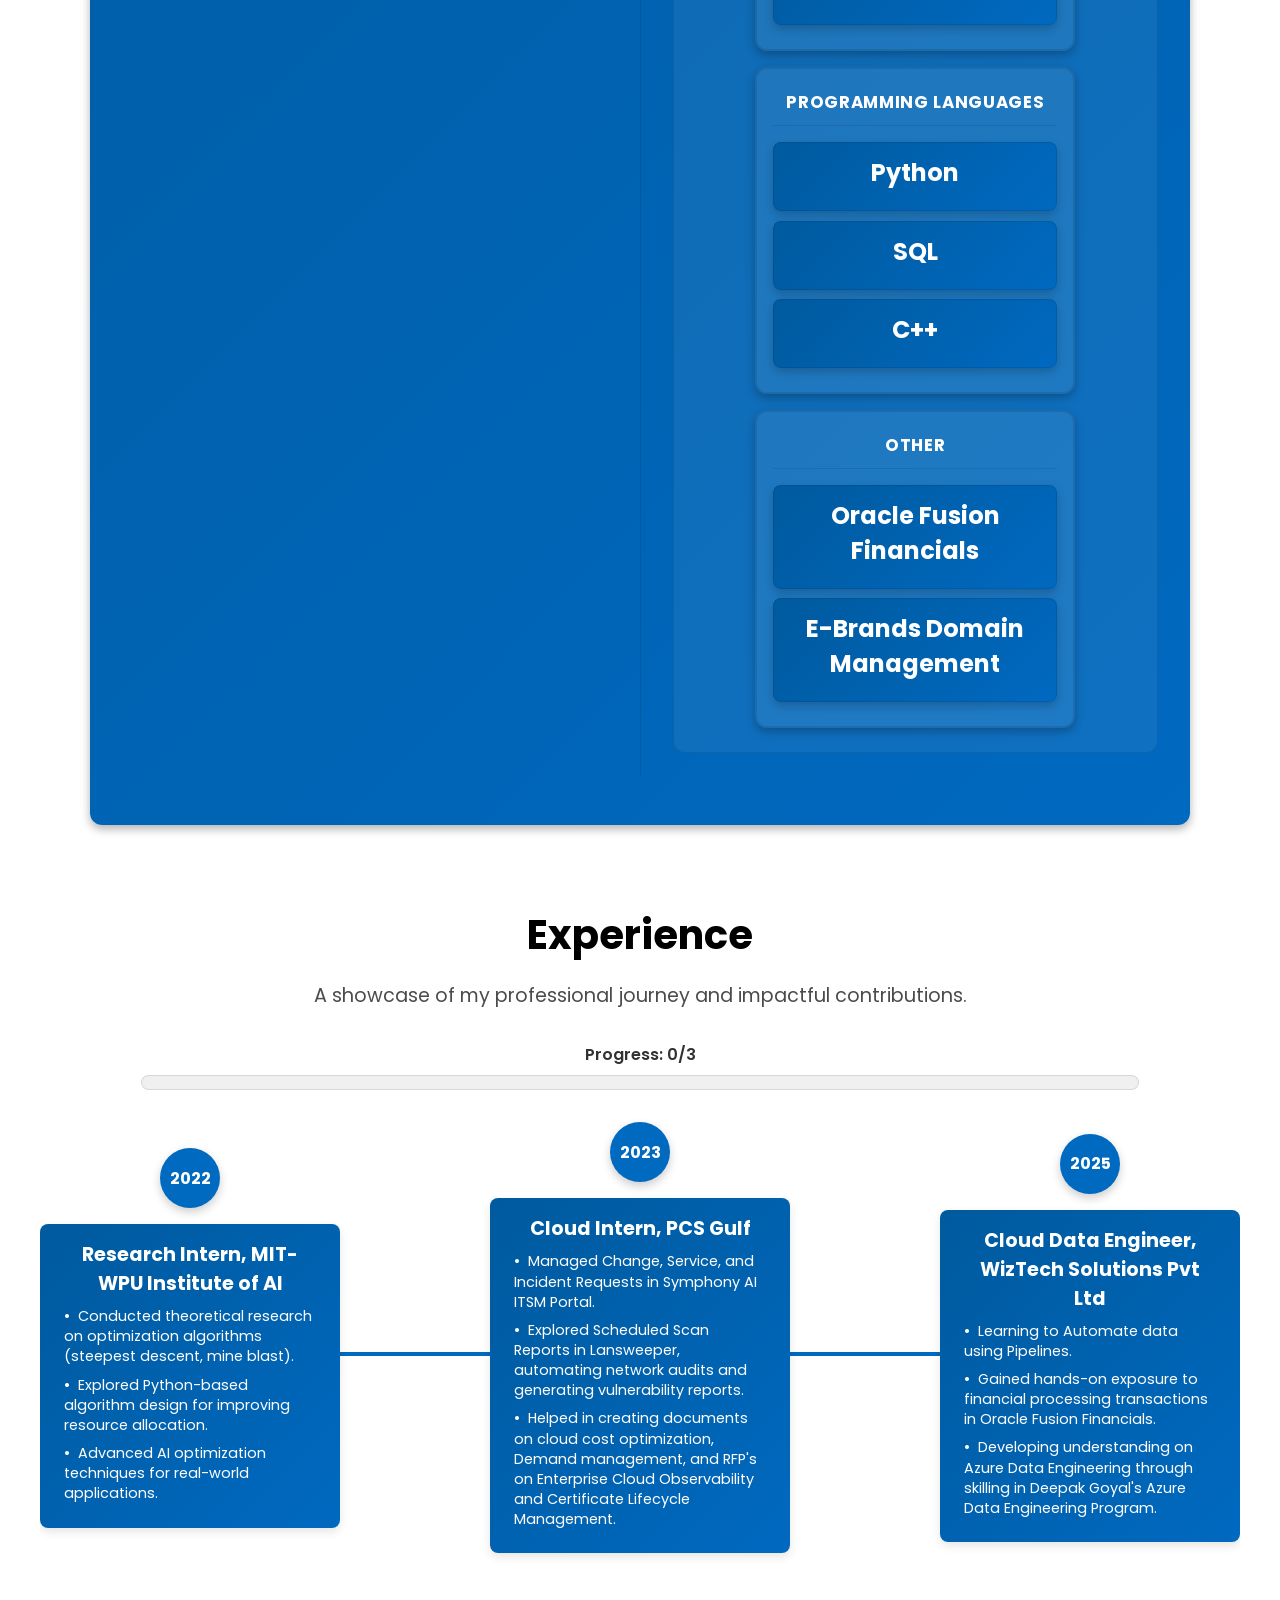
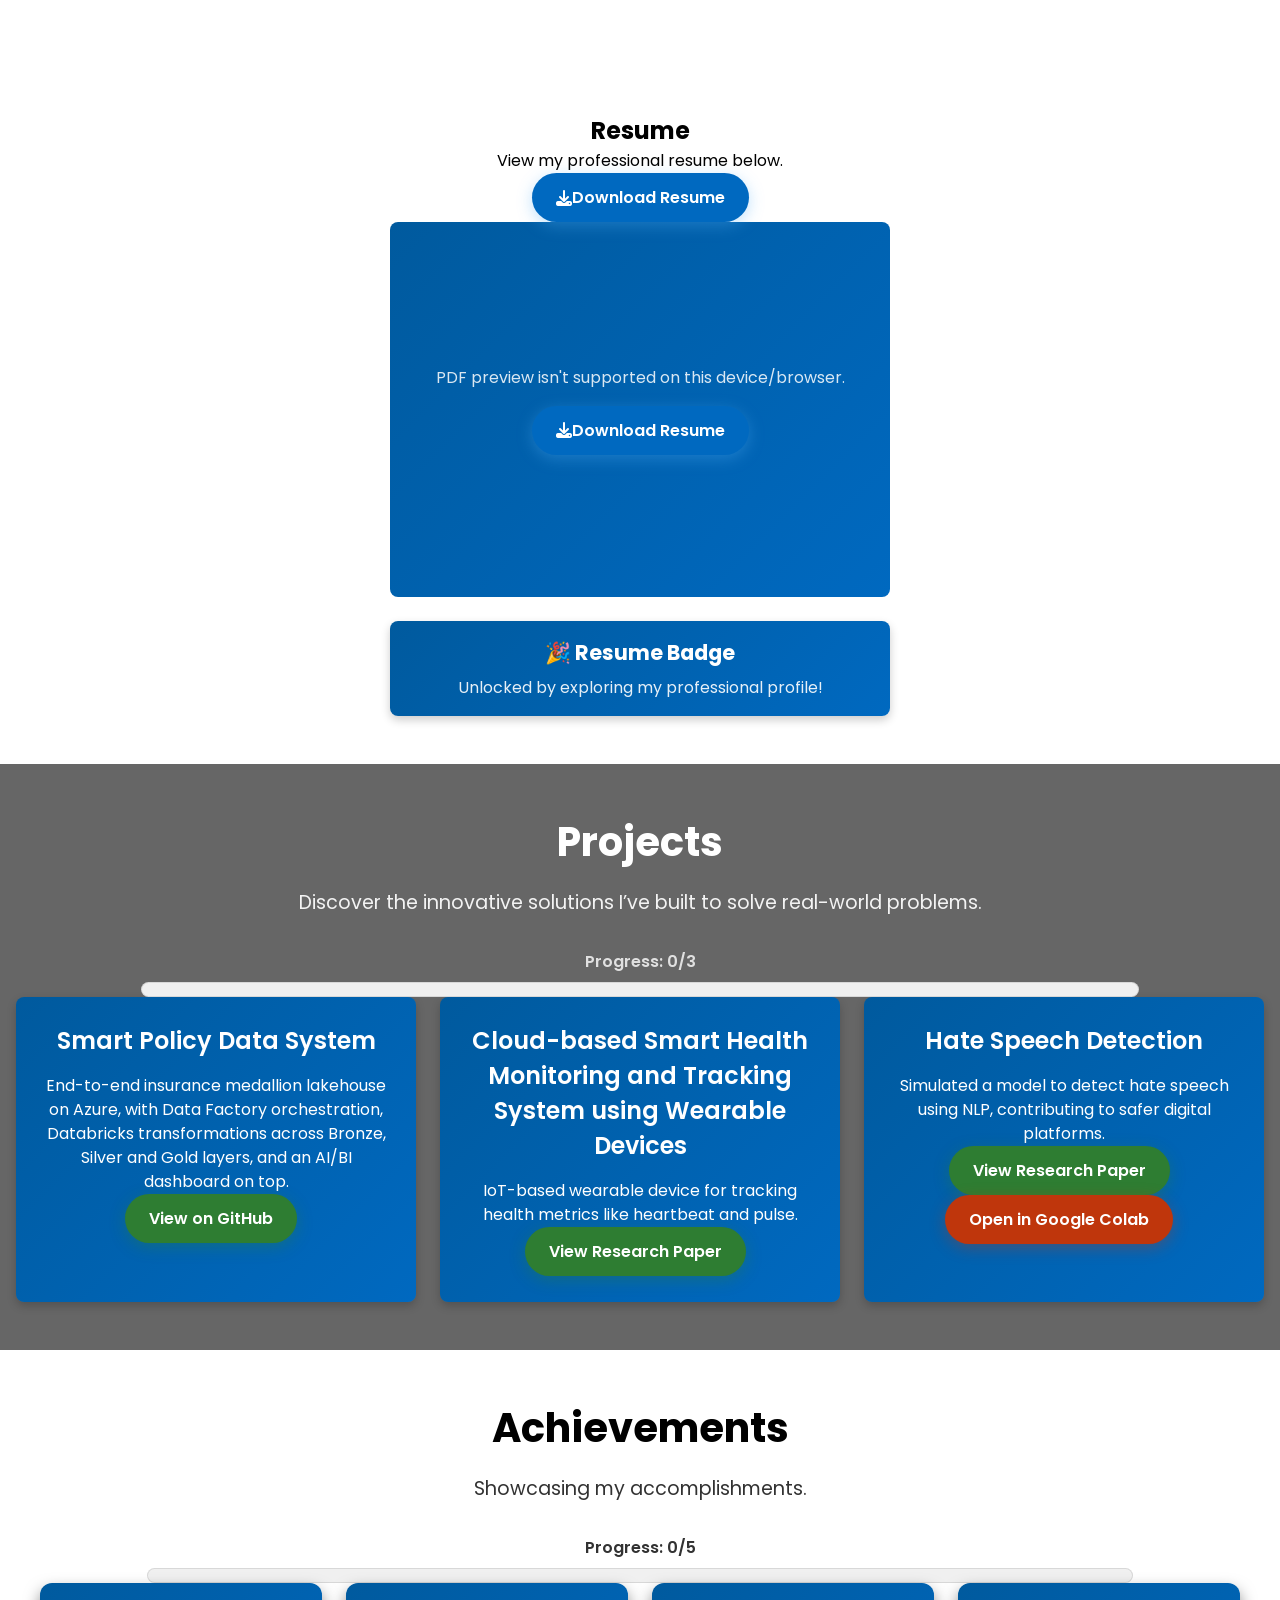
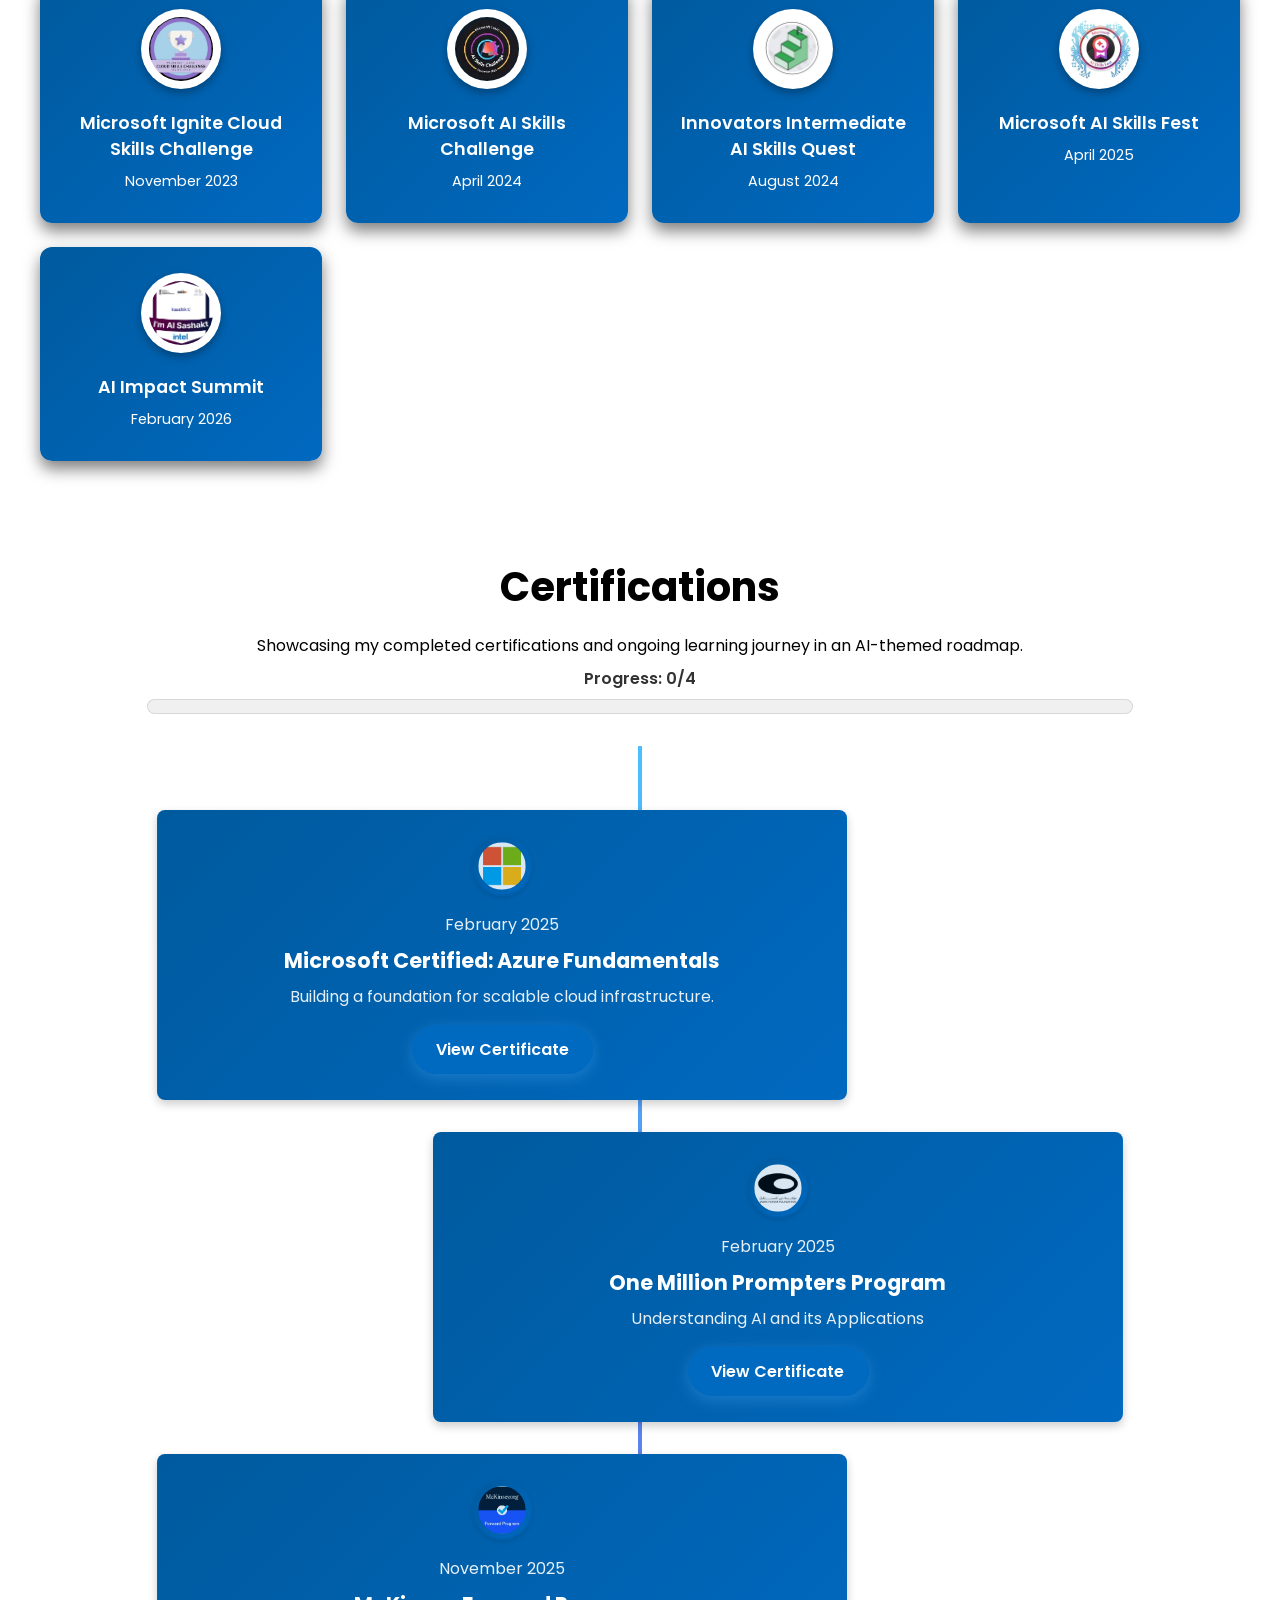
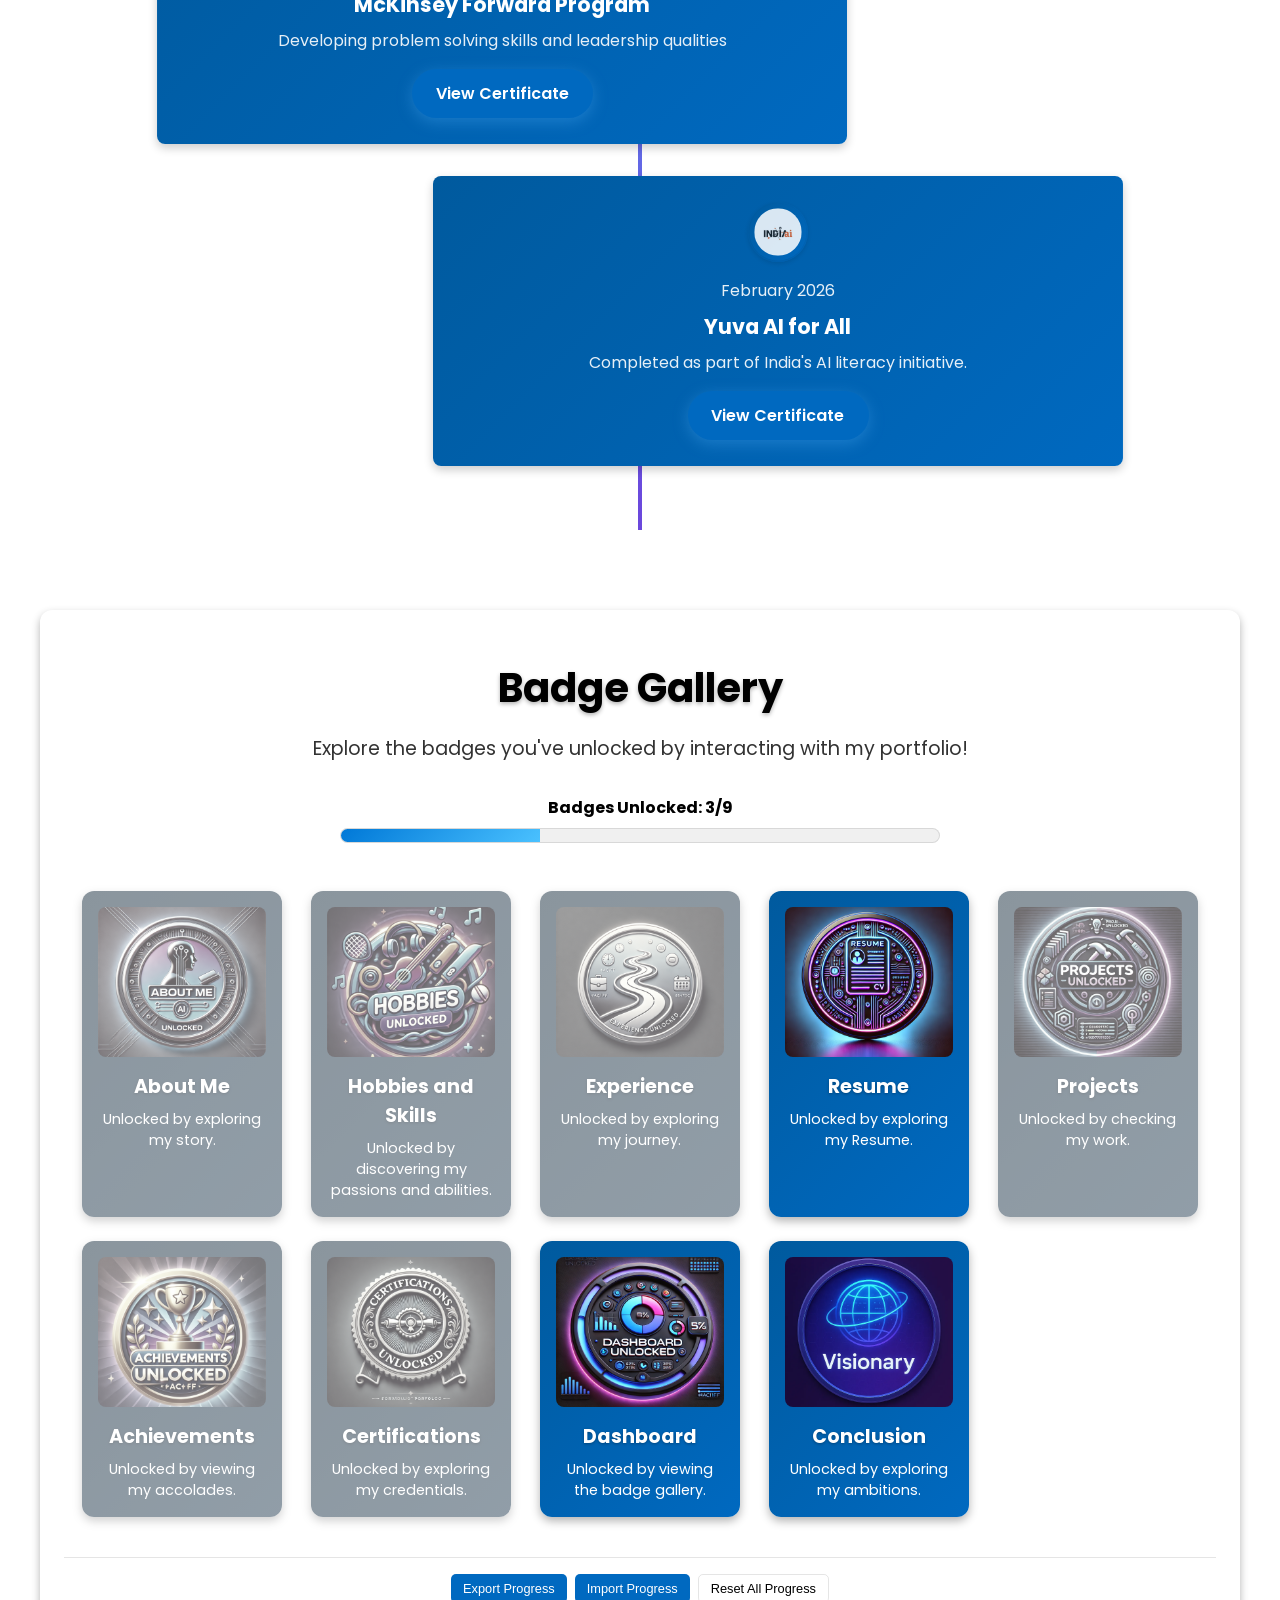
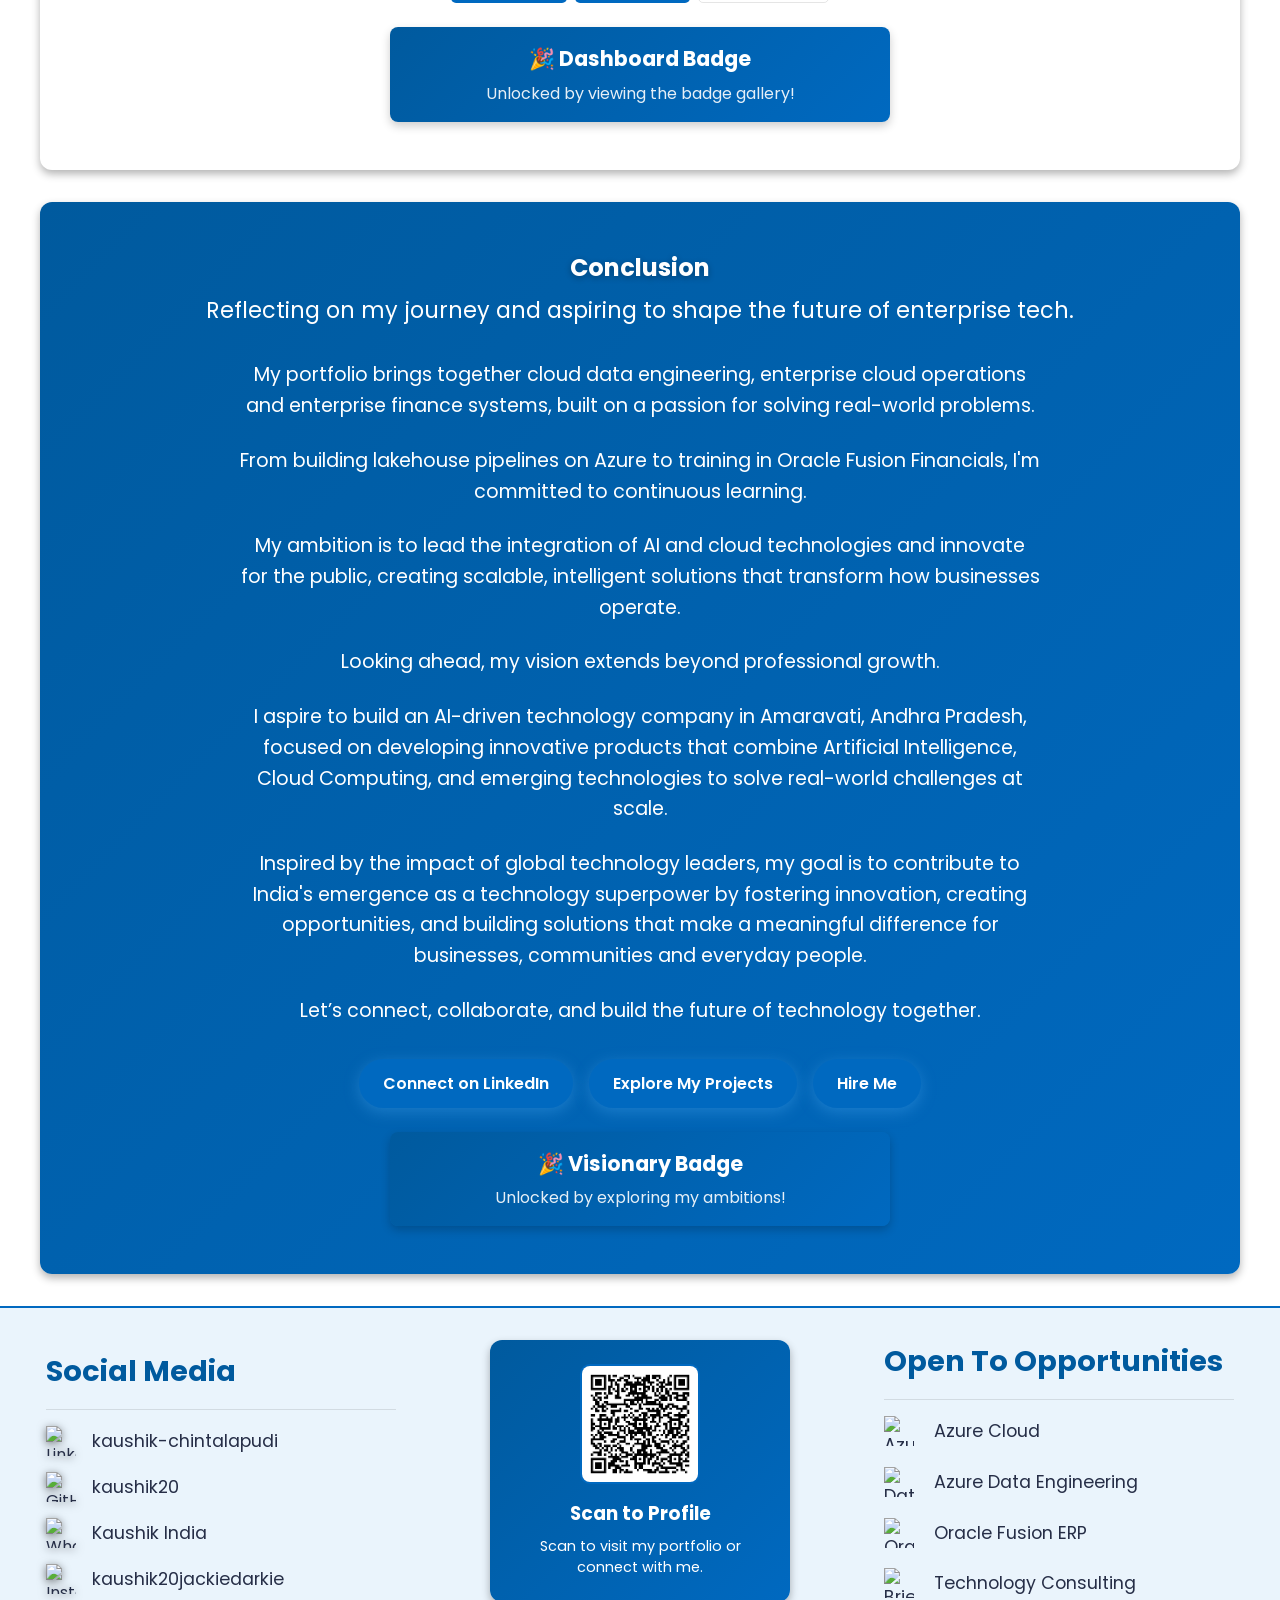
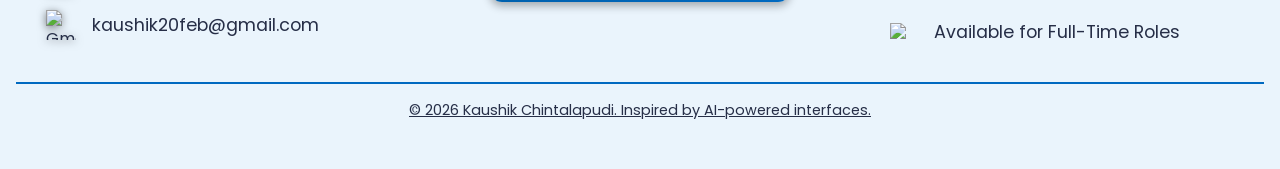
==== commit 5c2ee6e8: "Revise project details and conclusion in index.html Updated project descriptions and refined conclus" ====
--- a/index.html
+++ b/index.html
@@ -327,6 +327,13 @@
          <h2 id="projects-heading">Projects</h2>
          <p class="section-subtitle">Discover the innovative solutions I’ve built to solve real-world problems.</p>
          <div class="project-grid">
+            <div class="project-card" data-id="proj-smart-policy-data-system">
+               <h3>Smart Policy Data System</h3>
+               <p>End-to-end insurance medallion lakehouse on Azure, with Data Factory orchestration, Databricks transformations across Bronze, Silver and Gold layers, and an AI/BI dashboard on top.</p>
+               <a href="https://github.com/kaushik20" target="_blank" rel="noopener noreferrer" class="project-link download-button" aria-label="View Smart Policy Data System on GitHub">
+                  View on GitHub
+               </a>
+            </div>
             <div class="project-card" data-id="proj-smart-health-monitoring">
                <h3>Cloud-based Smart Health Monitoring and Tracking System using Wearable Devices</h3>
                <p>IoT-based wearable device for tracking health metrics like heartbeat and pulse.</p>
@@ -510,21 +517,13 @@
          <h2 id="conclusion-heading">Conclusion</h2>
          <p class="section-subtitle">Reflecting on my journey and aspiring to shape the future of enterprise tech.</p>
          <div class="conclusion-content">
-            <p>
-               My portfolio showcases a fusion of AI, cloud computing, and enterprise financial systems, built on a passion for solving real-world challenges. From automating processes to exploring Oracle Fusion Financials, I’m committed to continuous learning and innovation.
-            </p>
-            <p>
-               My ambition is to lead the integration of AI and cloud technologies and innovate for the public, creating scalable, intelligent solutions that transform how businesses operate.
-            </p>
-            <p> 
-               Looking ahead, my vision extends beyond professional growth. I aspire to build an AI-driven technology company in Amaravati, Andhra Pradesh, focused on developing innovative products that combine Artificial Intelligence, Cloud Computing, and emerging technologies to solve real-world challenges at scale. 
-            </p>
-            <p> 
-               Inspired by the impact of global technology leaders, my goal is to contribute to India's emergence as a technology superpower by fostering innovation, creating opportunities, and building solutions that make a meaningful difference for businesses, communities and common man. 
-            </p>
-            <p> 
-               Let’s connect, collaborate, and build the future of technology together. 
-            </p>
+            <p>My portfolio brings together cloud data engineering, enterprise cloud operations and enterprise finance systems, built on a passion for solving real-world problems.</p> 
+            <p>From building lakehouse pipelines on Azure to training in Oracle Fusion Financials, I'm committed to continuous learning.</p>
+            <p>My ambition is to lead the integration of AI and cloud technologies and innovate for the public, creating scalable, intelligent solutions that transform how businesses operate.</p>
+            <p>Looking ahead, my vision extends beyond professional growth.</p>
+            <p>I aspire to build an AI-driven technology company in Amaravati, Andhra Pradesh, focused on developing innovative products that combine Artificial Intelligence, Cloud Computing, and emerging technologies to solve real-world challenges at scale.</p>
+            <p>Inspired by the impact of global technology leaders, my goal is to contribute to India's emergence as a technology superpower by fostering innovation, creating opportunities, and building solutions that make a meaningful difference for businesses, communities and everyday people.</p>
+            <p>Let’s connect, collaborate, and build the future of technology together.</p>
             <div class="cta-buttons">
                <a href="https://www.linkedin.com/in/kaushik-chintalapudi-6b737a1a8" class="cta-btn" aria-label="Connect on LinkedIn">Connect on LinkedIn</a>
                <a href="#projects" class="cta-btn">Explore My Projects</a>
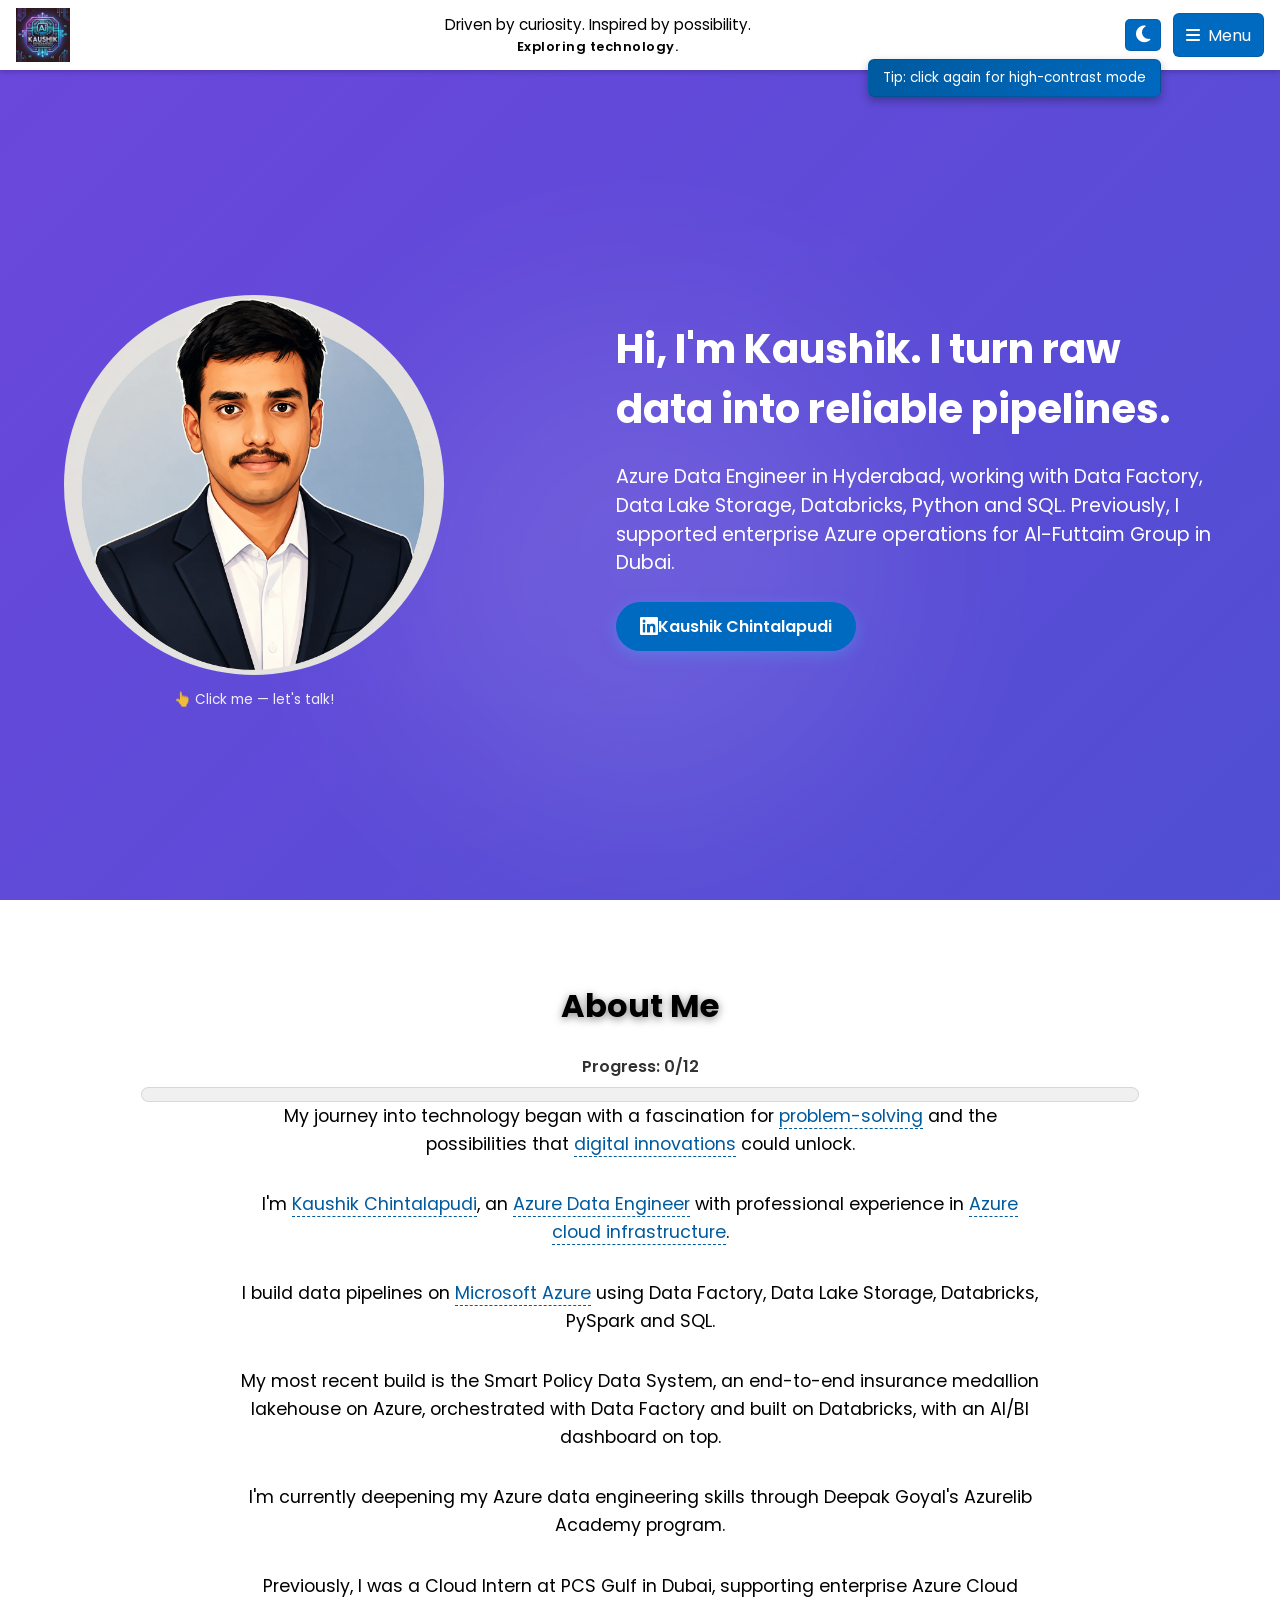
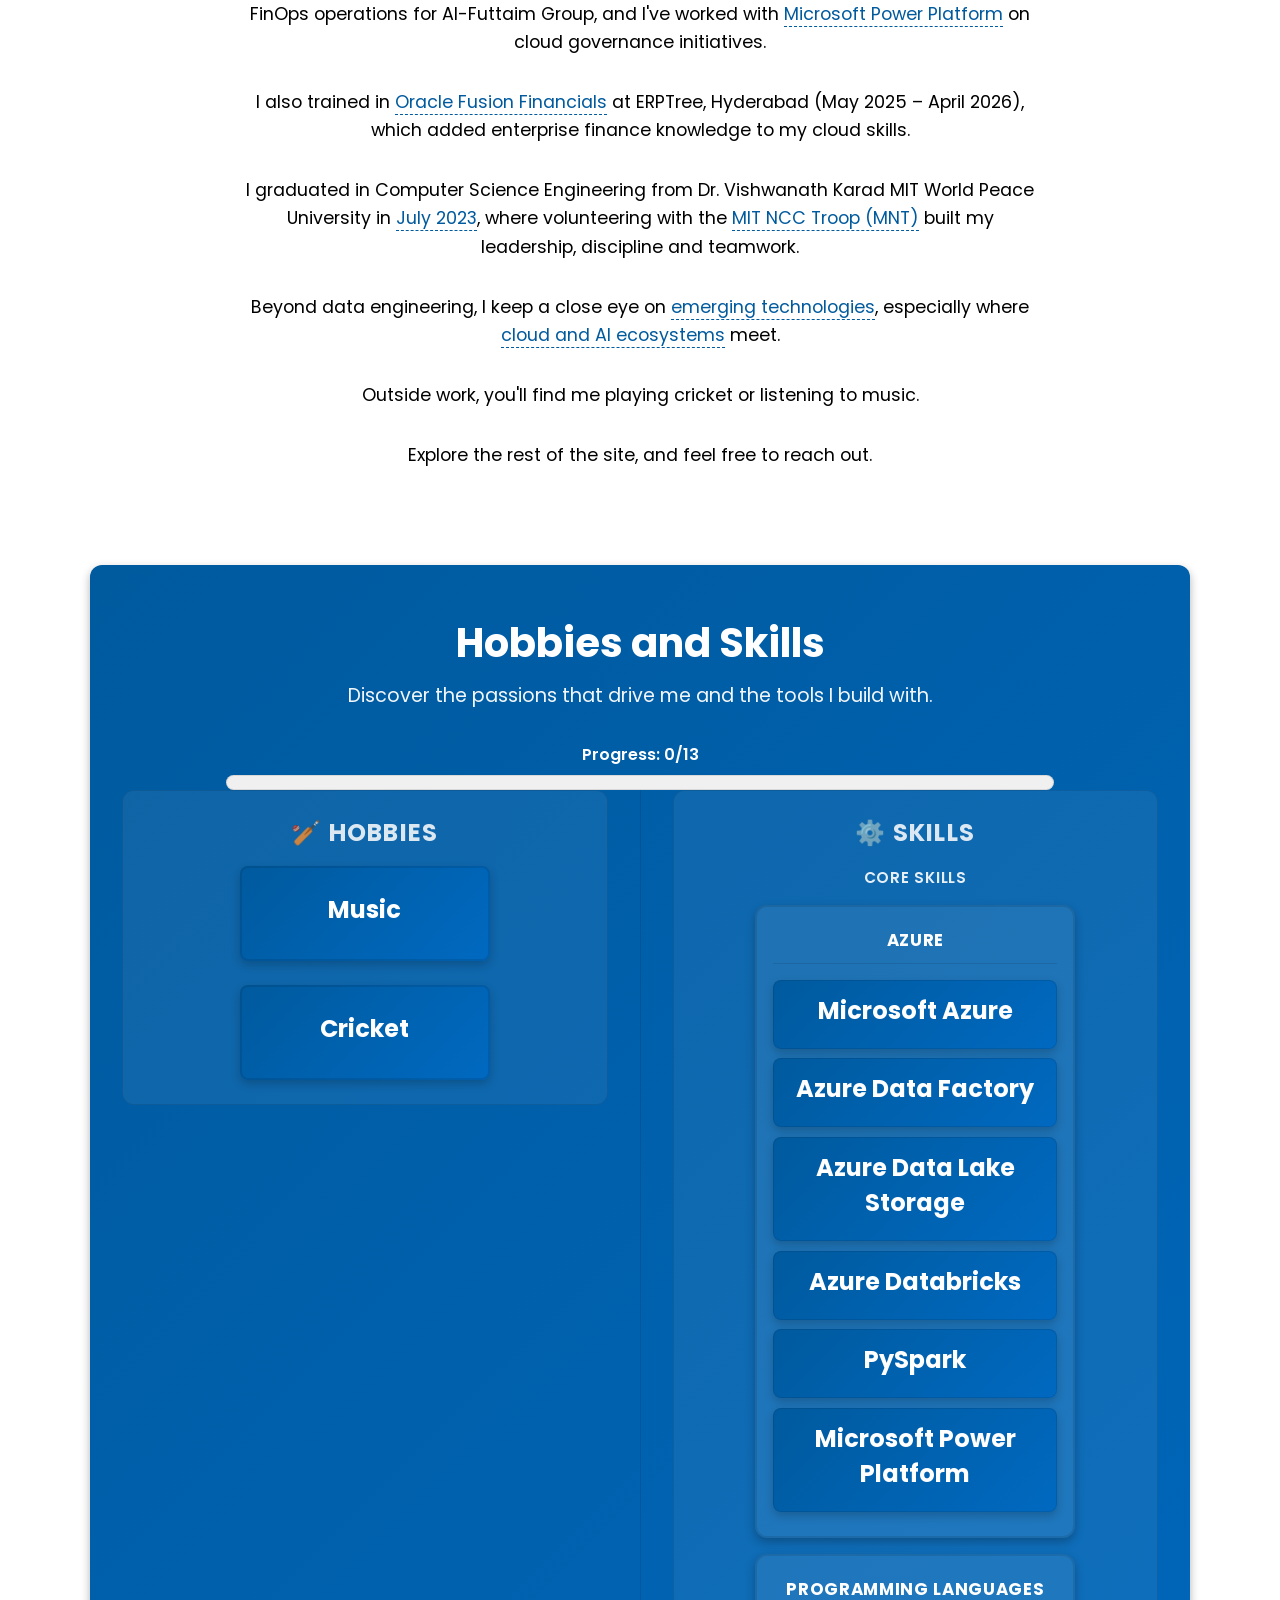
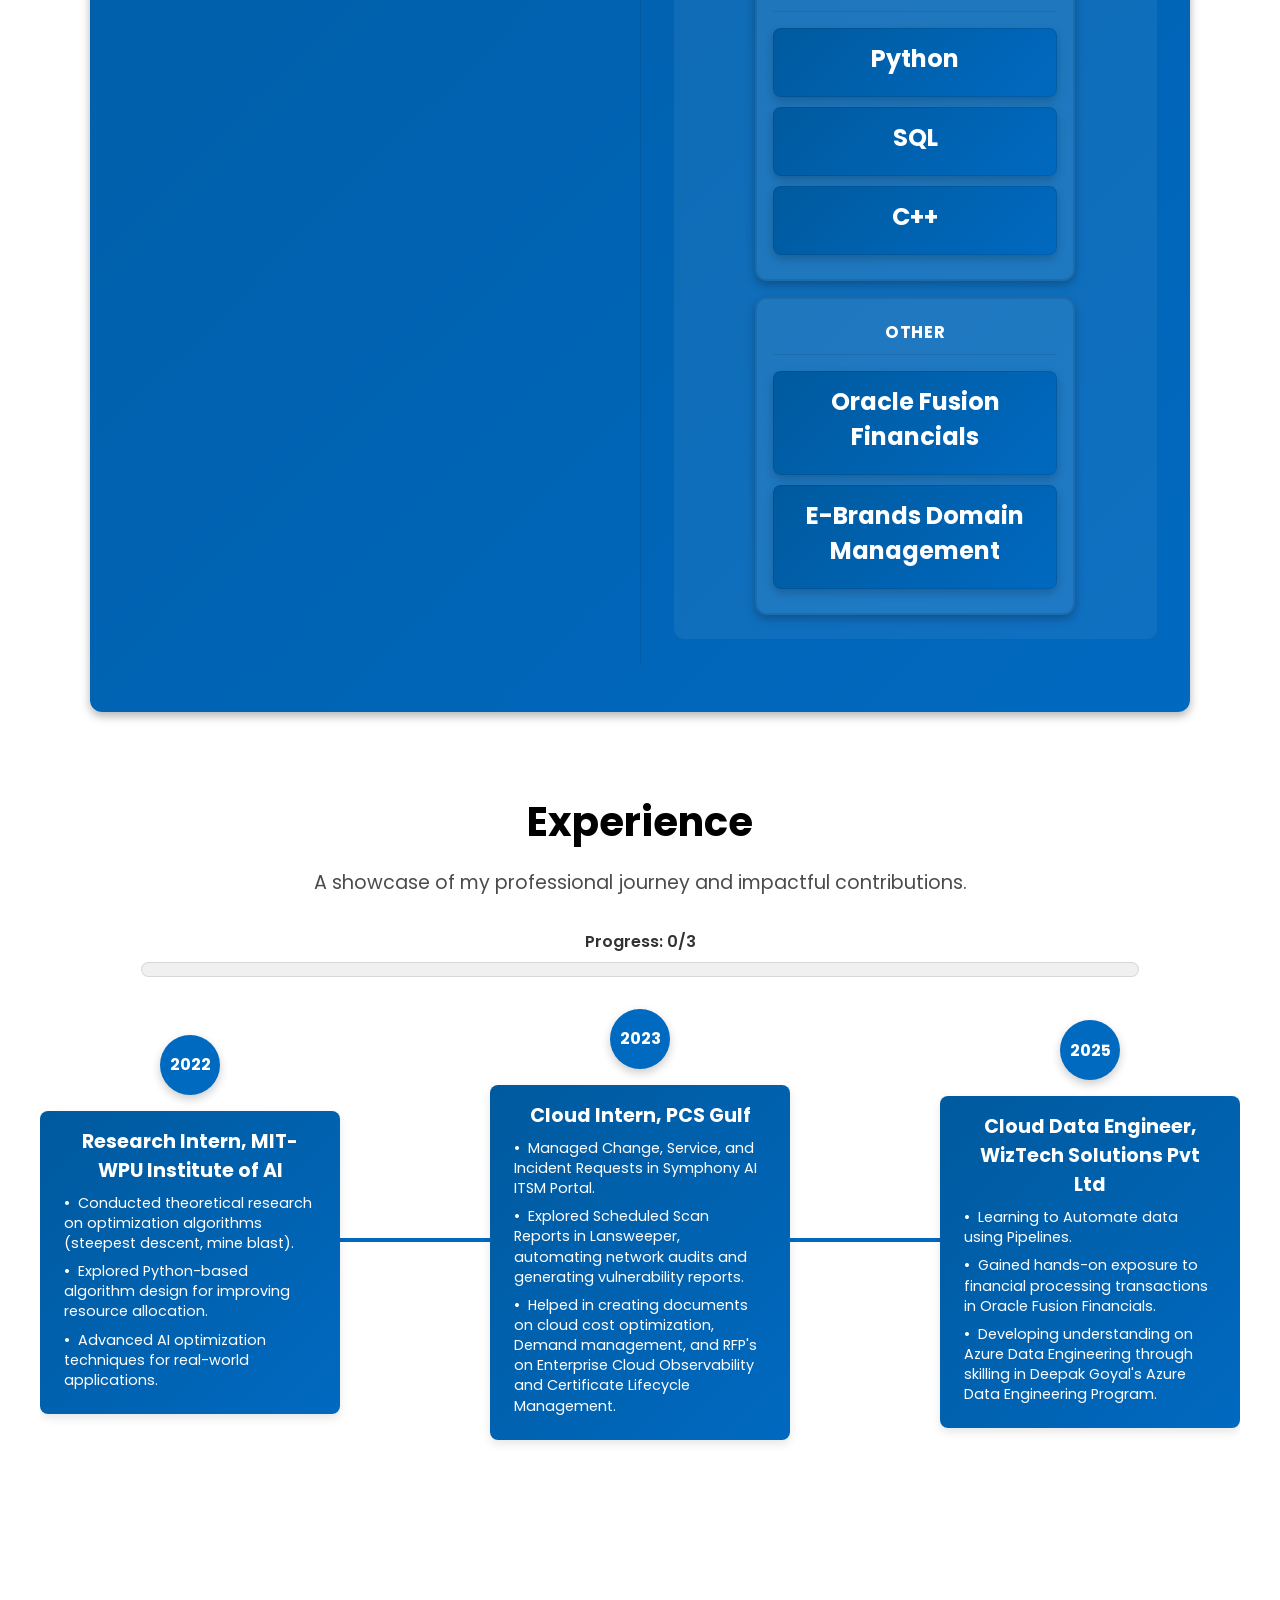
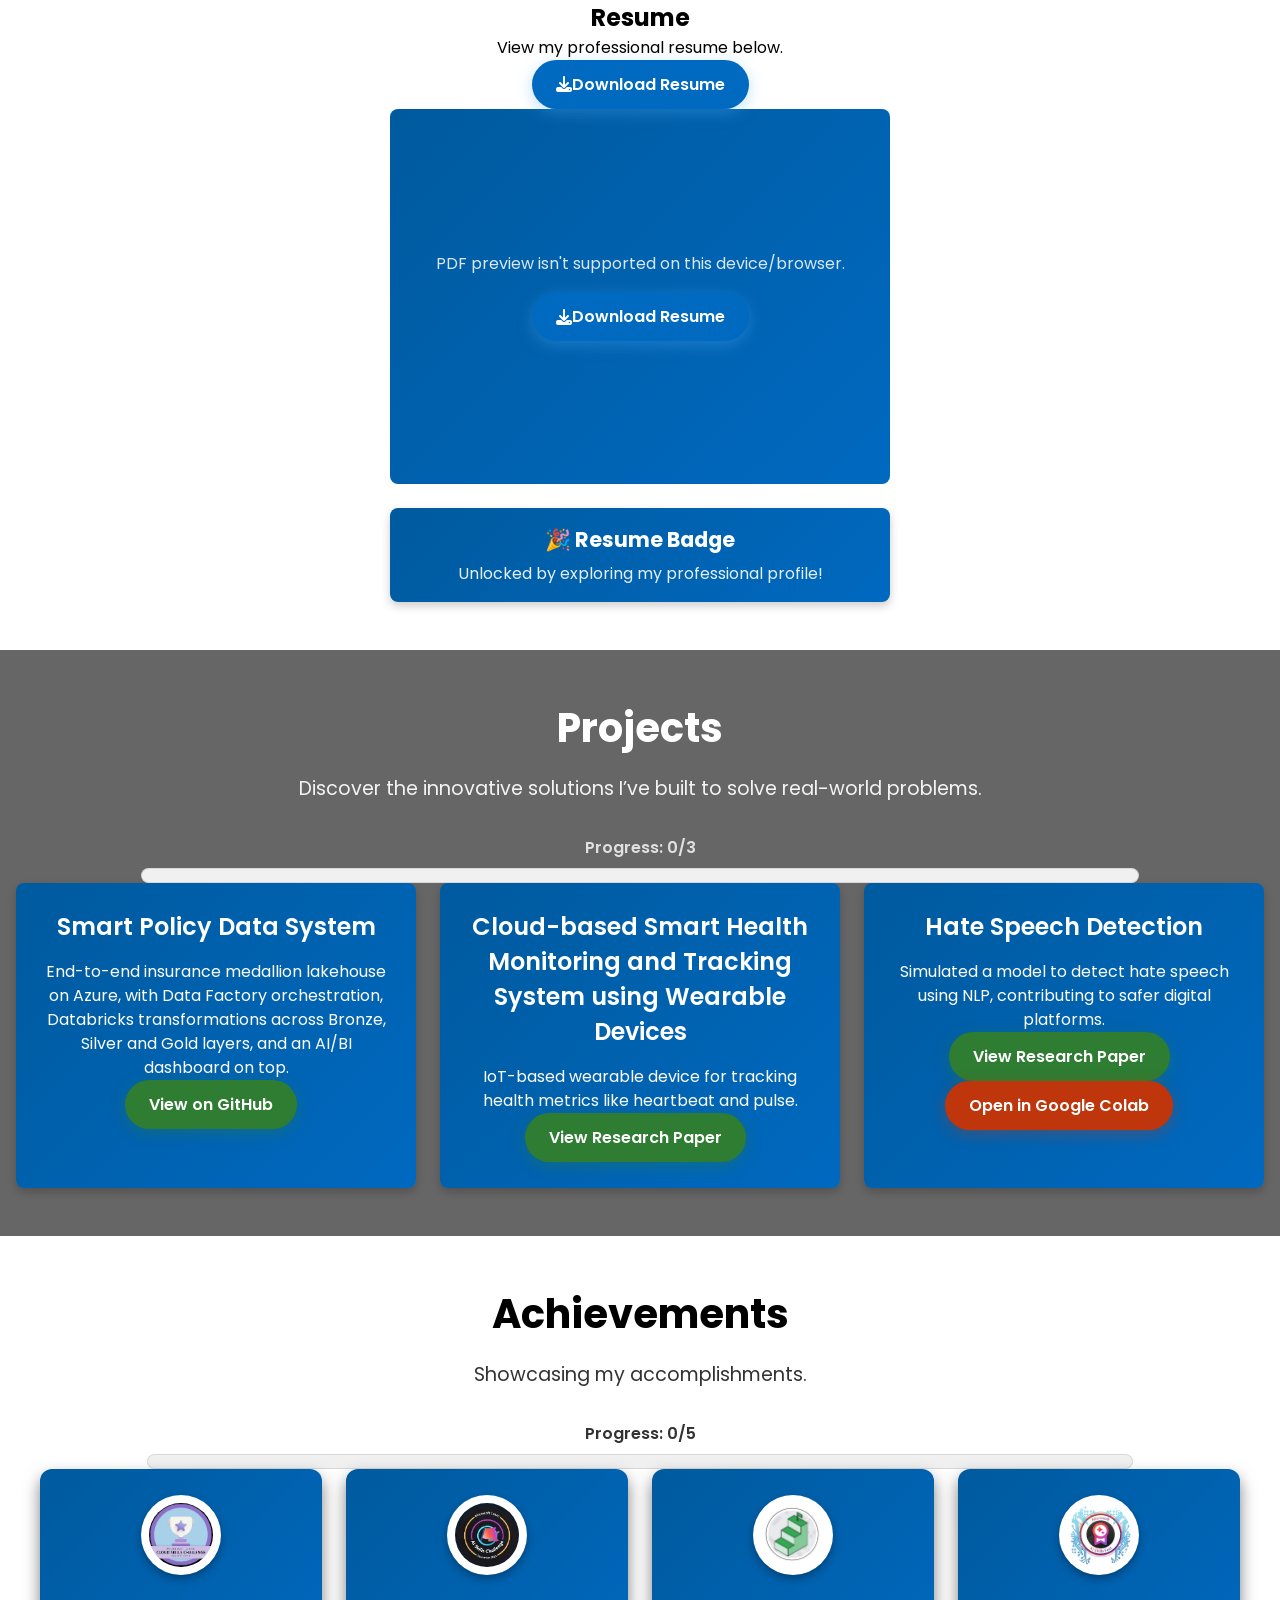
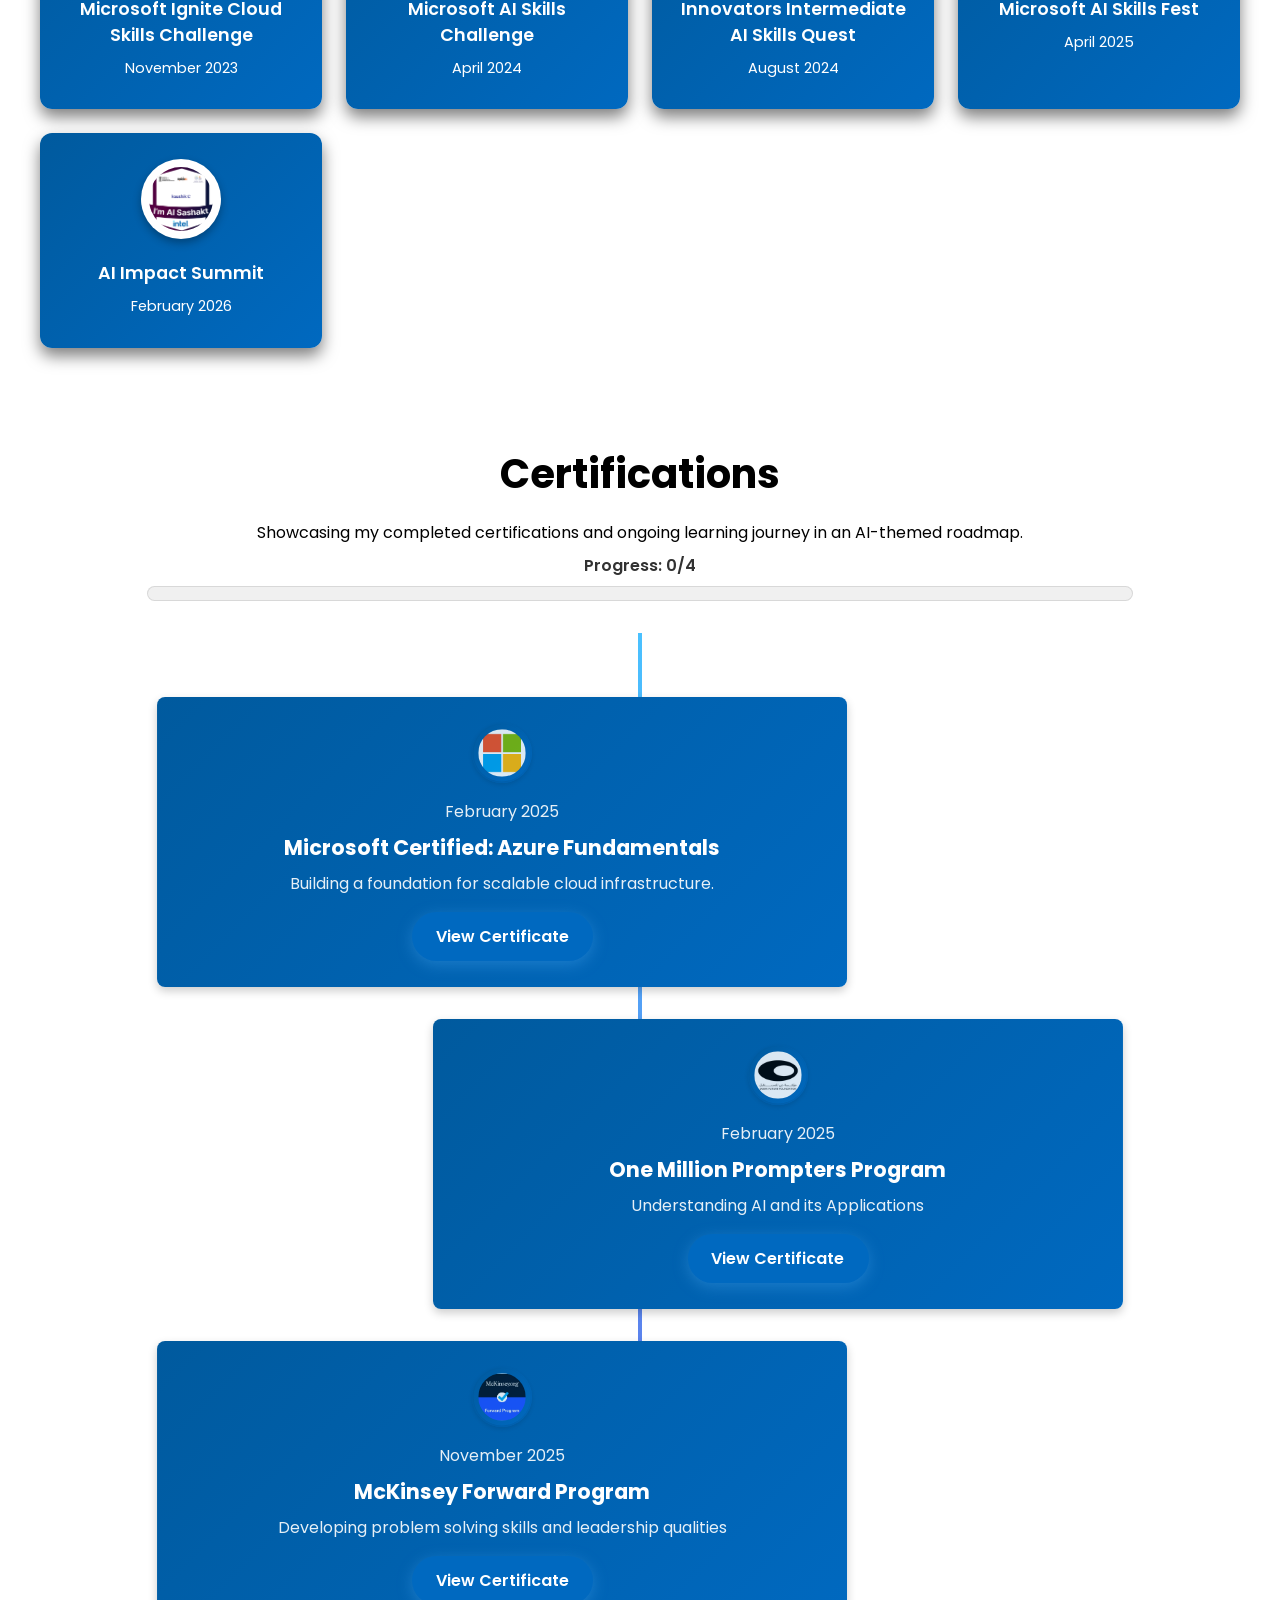
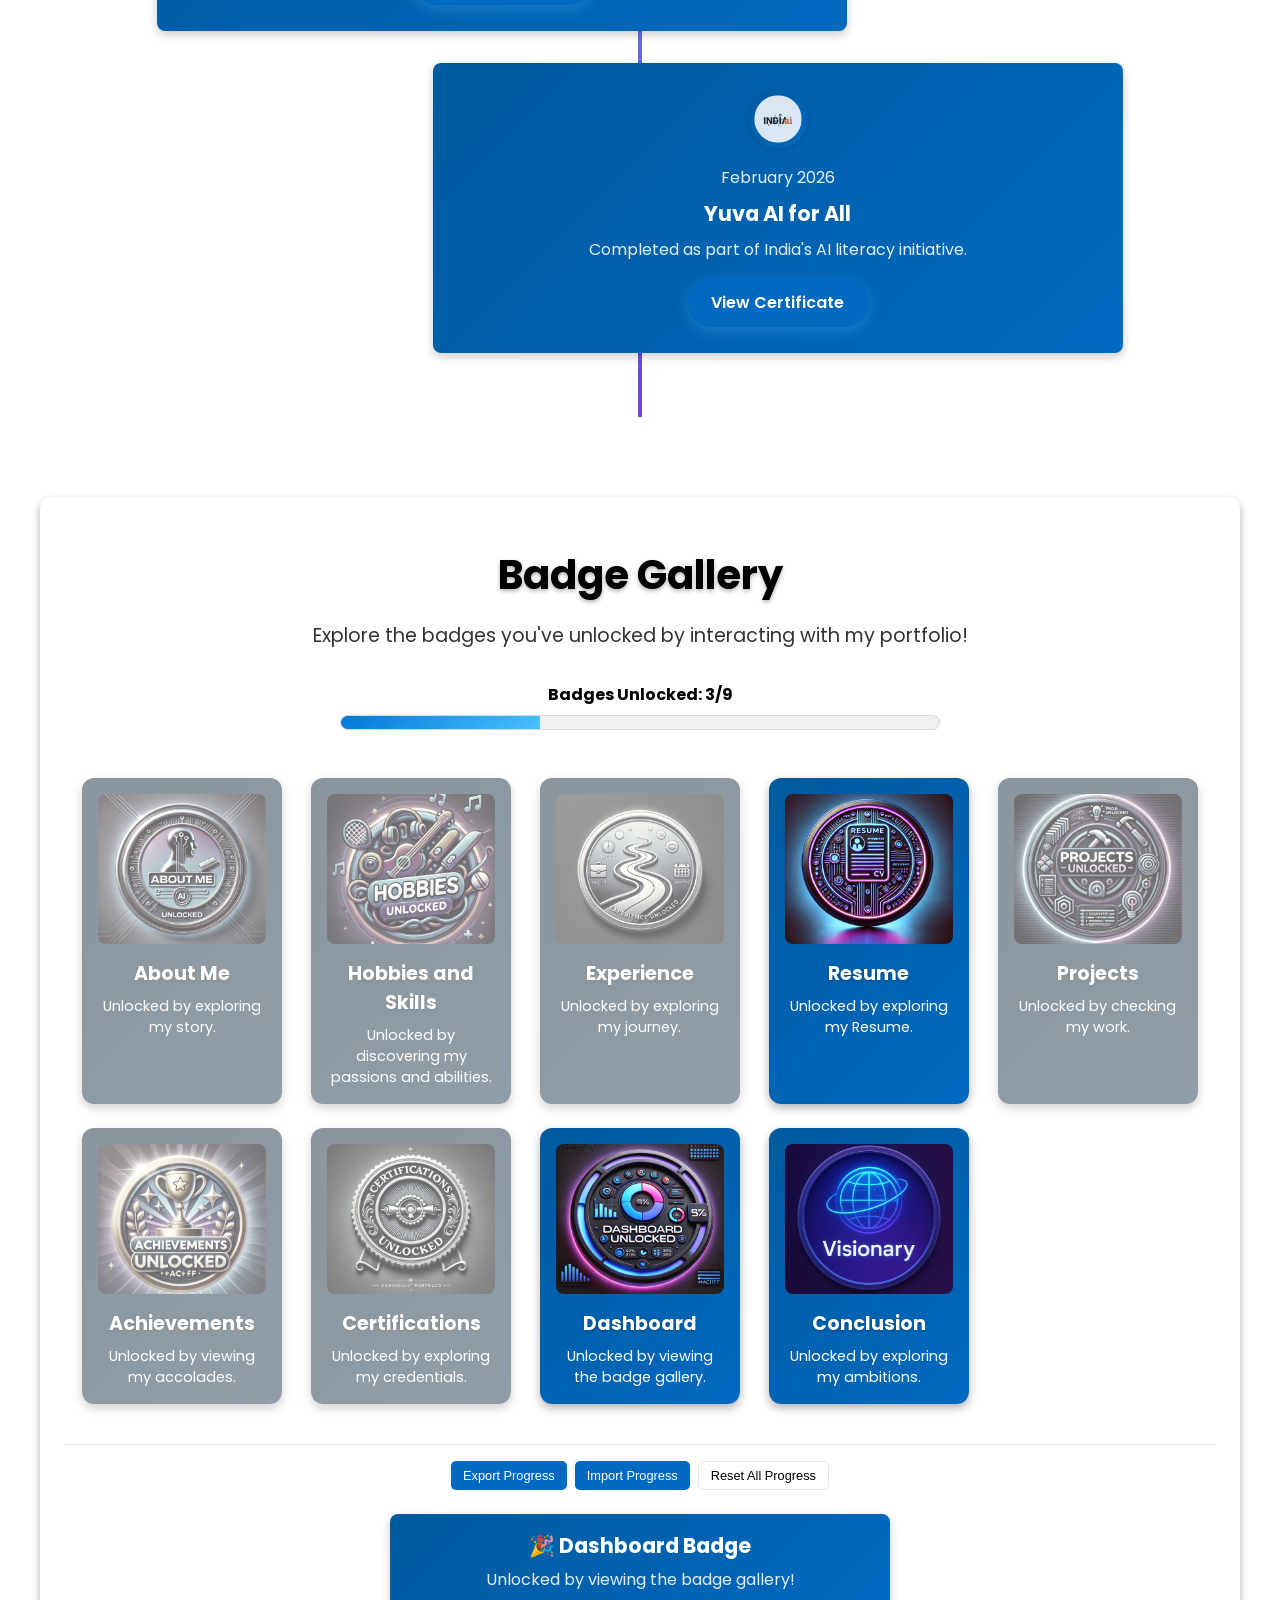
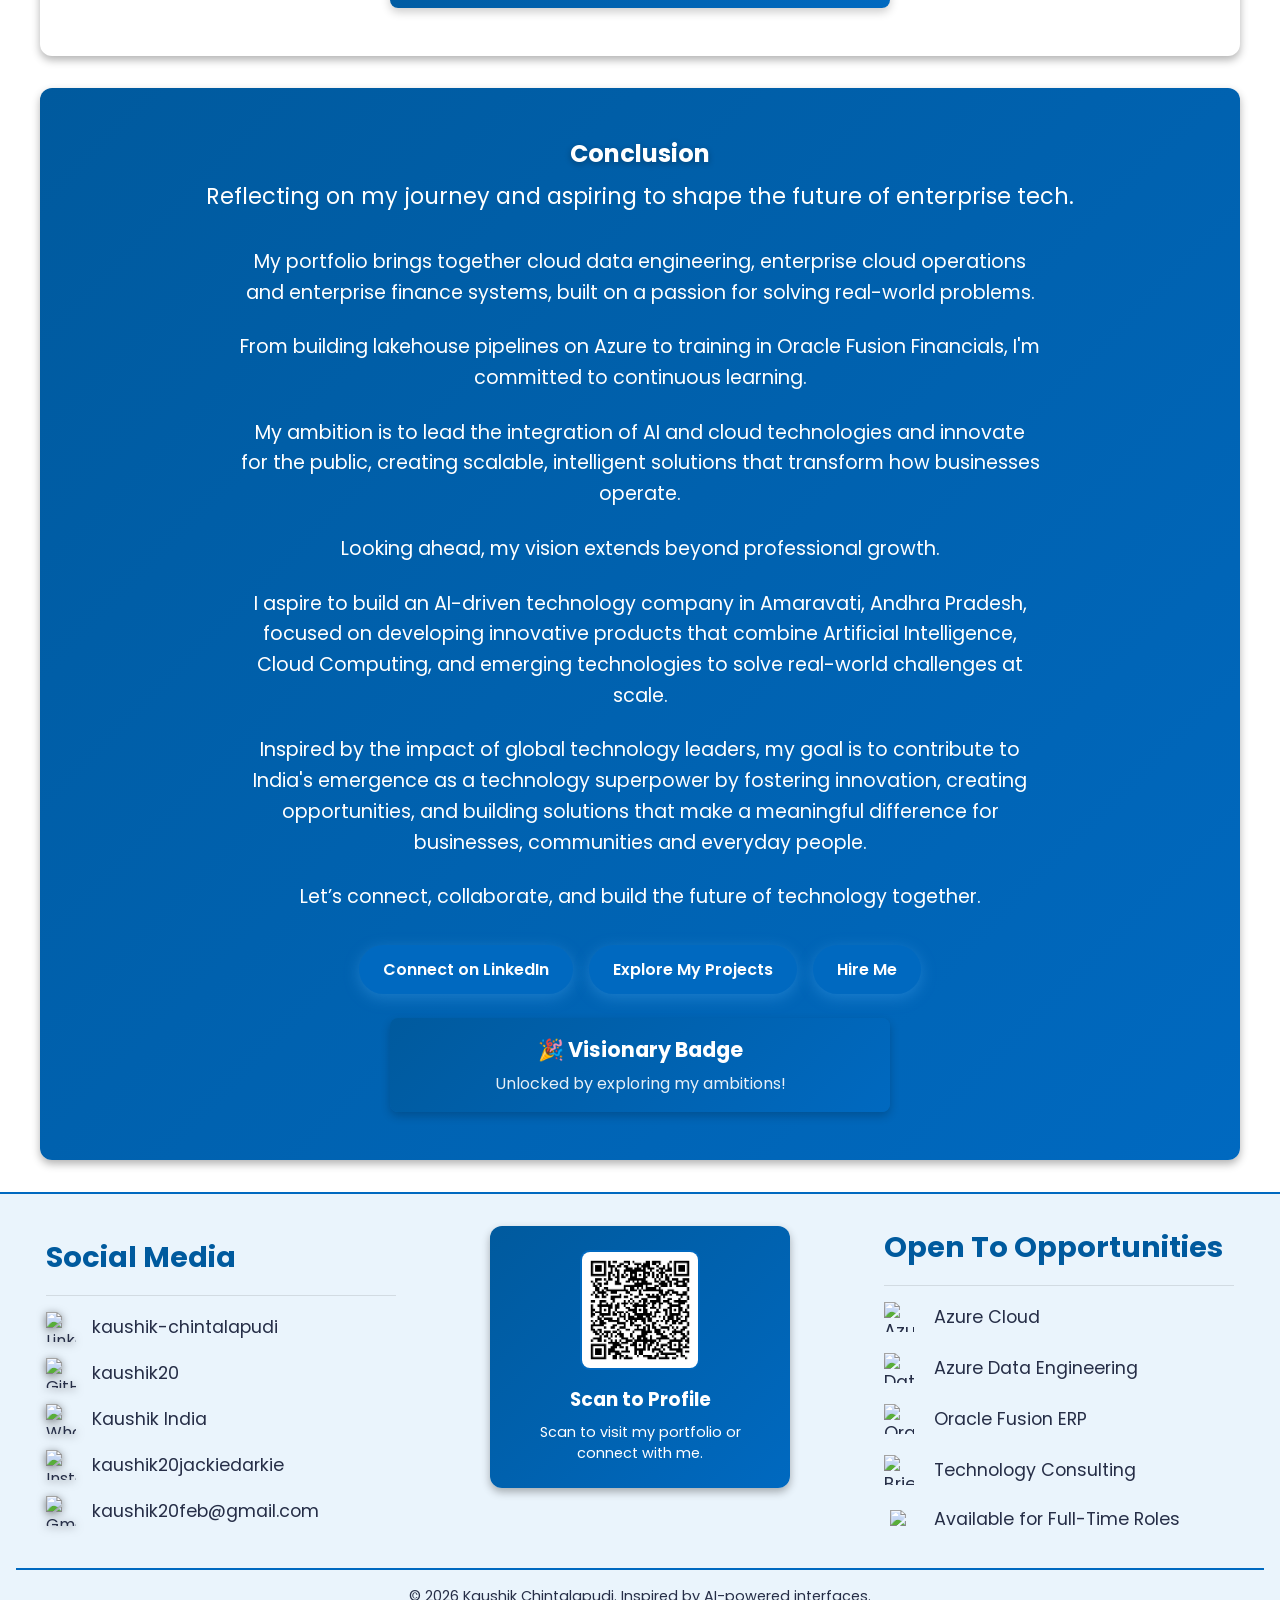
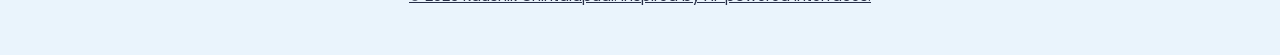
==== commit 7cdc48d4: "Update skills section to include Power Platform Replaced 'Microsoft Power Apps' and 'Microsoft Power" ====
--- a/index.html
+++ b/index.html
@@ -209,11 +209,8 @@
                            <div class="hobbies_skills-item" data-id="skill-pyspark" tabindex="0">
                               <span class="item-title">PySpark</span>
                            </div>
-                           <div class="hobbies_skills-item" data-id="skill-power-apps" tabindex="0">
-                              <span class="item-title">Microsoft Power Apps</span>
-                           </div>
-                           <div class="hobbies_skills-item" data-id="skill-power-automate" tabindex="0">
-                              <span class="item-title">Microsoft Power Automate</span>
+                           <div class="hobbies_skills-item" data-id="skill-power-platform" tabindex="0">
+                              <span class="item-title">Microsoft Power Platform</span>
                            </div>
                         </div>
                      </div>
@@ -330,7 +327,7 @@
             <div class="project-card" data-id="proj-smart-policy-data-system">
                <h3>Smart Policy Data System</h3>
                <p>End-to-end insurance medallion lakehouse on Azure, with Data Factory orchestration, Databricks transformations across Bronze, Silver and Gold layers, and an AI/BI dashboard on top.</p>
-               <a href="https://github.com/kaushik20" target="_blank" rel="noopener noreferrer" class="project-link download-button" aria-label="View Smart Policy Data System on GitHub">
+               <a href="https://github.com/kaushik20/Smart_Policy_System_LakeHouse" target="_blank" rel="noopener noreferrer" class="project-link download-button" aria-label="View Smart Policy Data System on GitHub">
                   View on GitHub
                </a>
             </div>
